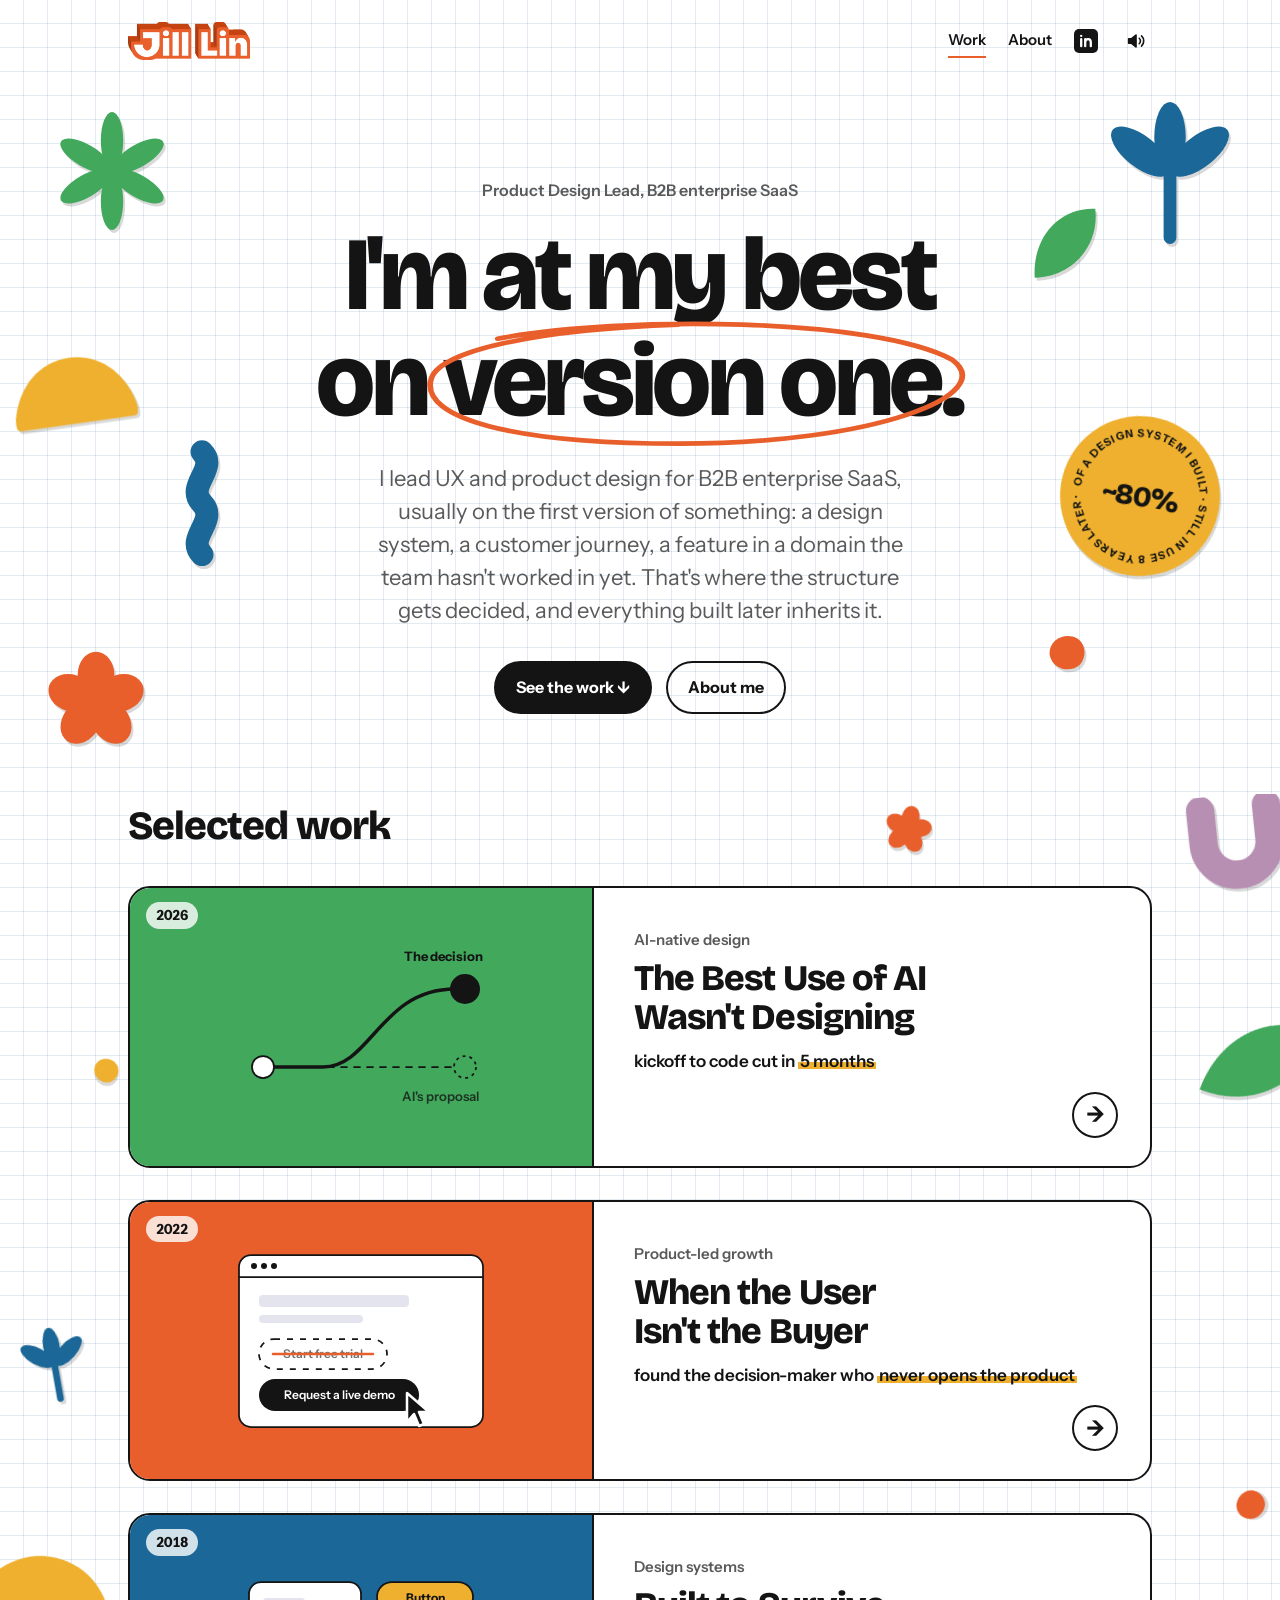
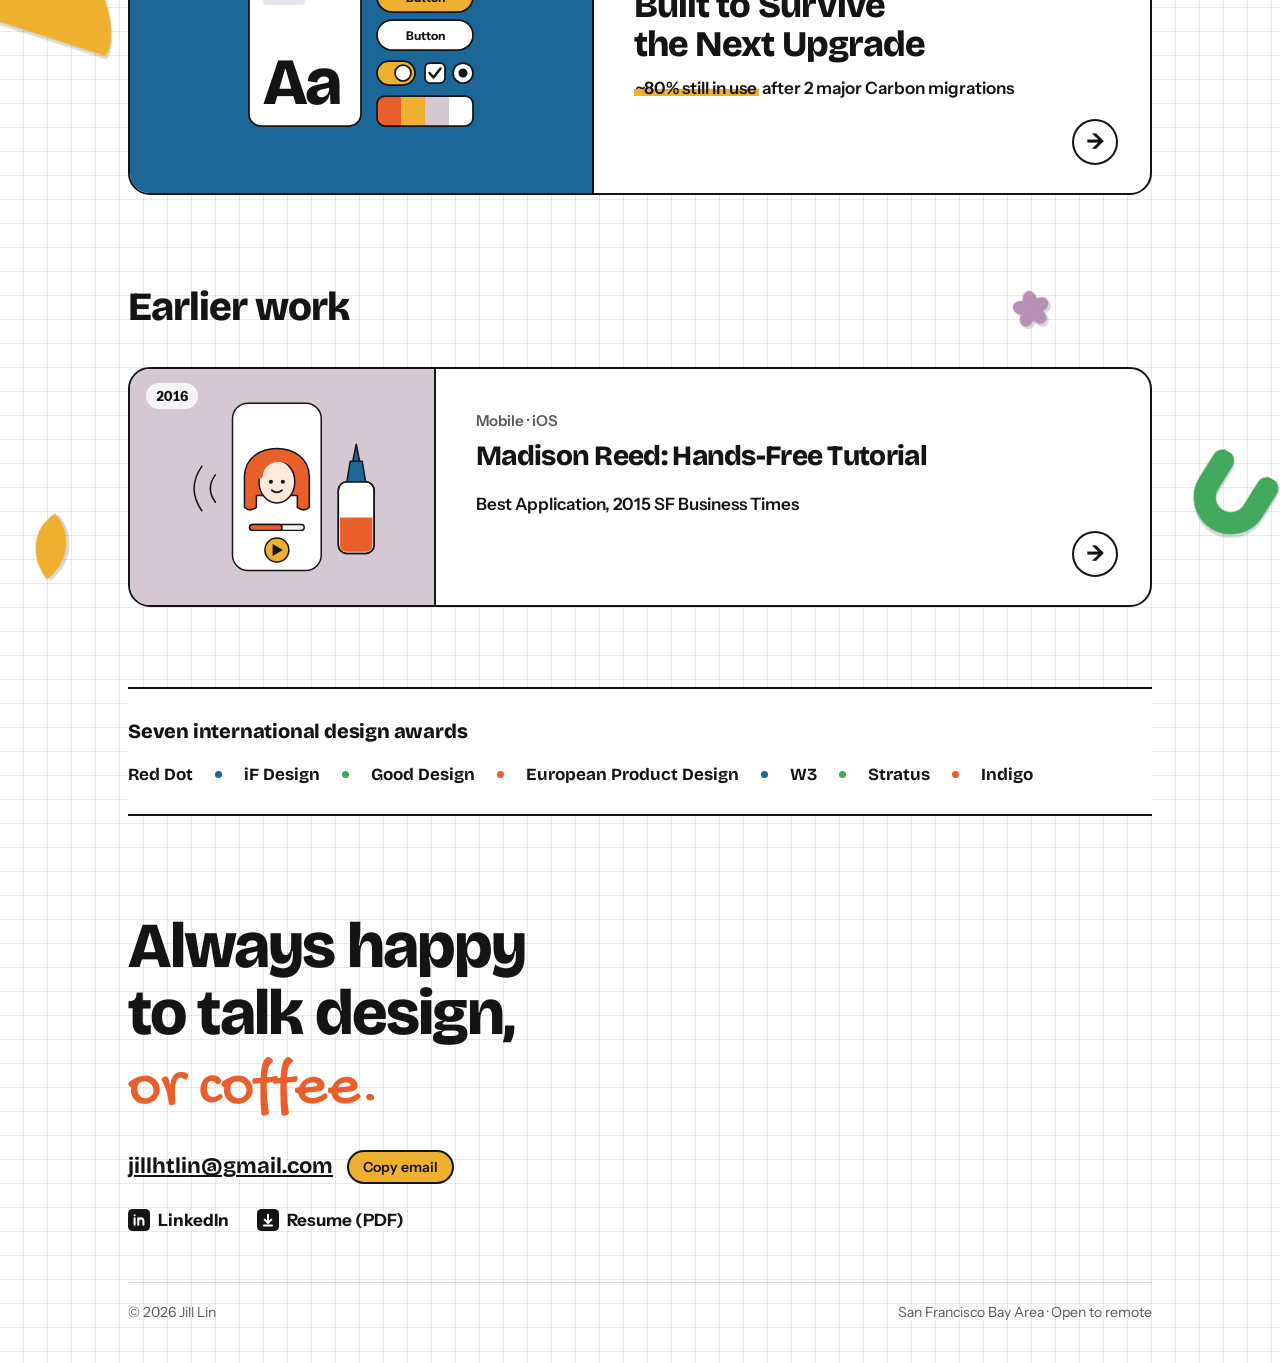
==== index.html @ 23f05944 "Smaller header logo on desktop Co-Authored-By: Claude Opus 5.5 <noreply@anthropic.com> Claude-Sessio" ====
<!doctype html><html lang="en"><head><meta charset=utf8><meta name=viewport content="width=device-width,initial-scale=1,viewport-fit=cover"><style>:root{color-scheme:light;box-sizing:border-box;padding-top:env(safe-area-inset-top,0px);padding-bottom:env(safe-area-inset-bottom,0px)}html{scroll-padding-top:env(safe-area-inset-top,0px)}body{margin:0;padding:0;font:14px -apple-system,BlinkMacSystemFont,sans-serif;background:#faf9f5;color:#141413}img{max-width:100%}[hidden]:not([hidden=until-found i]){display:none!important}</style><script type="application/ld+json">{"@context": "https://schema.org", "@type": "Person", "name": "Jill Lin", "jobTitle": "Product Design Lead", "url": "https://byjill.me/", "image": "https://byjill.me/assets/img/about-cutout.webp", "email": "mailto:jillhtlin@gmail.com", "sameAs": ["https://www.linkedin.com/in/jillhtlin"], "worksFor": {"@type": "Organization", "name": "IBM"}, "alumniOf": {"@type": "CollegeOrUniversity", "name": "Academy of Art University"}, "address": {"@type": "PostalAddress", "addressRegion": "CA", "addressLocality": "San Francisco Bay Area", "addressCountry": "US"}, "knowsAbout": ["Product design", "UX design", "Design systems", "Design leadership", "B2B enterprise SaaS", "Product-led growth", "AI-assisted design"]}</script></head><body>
<title>Jill Lin · Product Design Lead</title><meta name="description" content="I lead UX and product design for B2B enterprise SaaS, and I&#x27;m at my best on version one: the design system that doesn&#x27;t exist yet, the journey nobody owns, the feature in a domain new to everyone."><link rel="canonical" href="https://byjill.me/"><meta property="og:type" content="website"><meta property="og:site_name" content="Jill Lin"><meta property="og:title" content="Jill Lin · Product Design Lead"><meta property="og:description" content="I lead UX and product design for B2B enterprise SaaS, and I&#x27;m at my best on version one: the design system that doesn&#x27;t exist yet, the journey nobody owns, the feature in a domain new to everyone."><meta property="og:url" content="https://byjill.me/"><meta property="og:image" content="https://byjill.me/assets/og.png"><meta property="og:image:width" content="1200"><meta property="og:image:height" content="630"><meta name="twitter:card" content="summary_large_image"><link rel="icon" href="assets/favicon-32.png" sizes="32x32" type="image/png"><link rel="icon" href="assets/favicon-48.png" sizes="48x48" type="image/png"><link rel="apple-touch-icon" href="assets/apple-touch-icon.png"><meta name="theme-color" content="#FFFFFF"><link rel="preconnect" href="https://fonts.googleapis.com"><link rel="preconnect" href="https://fonts.gstatic.com" crossorigin><link rel="stylesheet" href="https://fonts.googleapis.com/css2?family=Bricolage+Grotesque:opsz,wght@12..96,600;12..96,700;12..96,800&family=Gochi+Hand&family=IBM+Plex+Mono:wght@500&family=IBM+Plex+Sans:wght@300;400;600&family=Instrument+Sans:ital,wght@0,400;0,600;0,700;1,400&display=swap"><link rel="stylesheet" href="assets/style.css"><div class="page collage" data-proof="b" data-plg="c" style="--c:var(--pink);--on-c:var(--deep);--qc:#B85C17"><a class="skip" href="#main">Skip to content</a><header class="site-head"><div class="wrap"><a class="logo" href="index.html"><img src="assets/logo.png" alt="Jill Lin" width="120" height="38"></a><nav class="nav" aria-label="Main"><a href="index.html#work" aria-current="page">Work</a><a href="about.html">About</a><a class="li" href="https://www.linkedin.com/in/jillhtlin" target="_blank" rel="noopener" aria-label="LinkedIn" title="LinkedIn"><svg class="li-ic" viewBox="0 0 24 24" aria-hidden="true"><rect width="24" height="24" rx="5" fill="currentColor"/><path d="M7.2 10.2v7M7.2 6.8v.1M11.2 17.2v-7M11.2 13.4c0-2.1 1.3-3.2 2.9-3.2s2.7 1.1 2.7 3.2v3.8" fill="none" stroke="var(--paper)" stroke-width="2.3" stroke-linecap="round"/></svg></a><button class="sound-toggle" type="button" aria-pressed="false" aria-label="Turn sound on" title="Sound off" hidden><svg viewBox="0 0 24 24" aria-hidden="true"><path class="spk" d="M4 9.5h3.2L12 5.5v13l-4.8-4H4z"/><path class="wave" d="M15.5 9a4 4 0 0 1 0 6M18 6.5a7.5 7.5 0 0 1 0 11"/><path class="mute" d="M16 9.5l5 5M21 9.5l-5 5"/></svg></button></nav></div></header><main id="main"><section class="hero"><div class="wrap" style="position:relative"><p class="eyebrow">Product Design Lead, B2B enterprise SaaS</p><h1>I'm at my best on <span class="circled">version one<svg viewBox="0 0 400 120" preserveAspectRatio="none" aria-hidden="true"><path d="M60 22 C150 2 330 4 386 40 C420 70 330 112 190 112 C70 112 6 90 12 58 C16 32 90 14 190 10" pathLength="900"/></svg></span>.</h1><div class="scrap"><p class="lede">I lead UX and product design for B2B enterprise SaaS, usually on the first version of something: a design system, a customer journey, a feature in a domain the team hasn't worked in yet. That's where the structure gets decided, and everything built later inherits it.</p></div><div class="hero-cta"><a class="btn primary" href="#work">See the work ↓</a><a class="btn" href="about.html">About me</a></div><div class="proof-b"><svg viewBox="0 0 160 160" role="img" aria-label="About 80% of a design system I built is still in use, 8 years later"><circle cx="80" cy="80" r="78" fill="var(--yellow)"/><defs><path id="ring" d="M80,80 m-58,0 a58,58 0 1,1 116,0 a58,58 0 1,1 -116,0"/></defs><text class="stamp-ring"><textPath href="#ring" textLength="356">OF A DESIGN SYSTEM I BUILT · STILL IN USE 8 YEARS LATER ·</textPath></text><text x="80" y="90" text-anchor="middle" class="stamp-n">~80%</text></svg></div></div><div class="hero-shapes" aria-hidden="true"><svg class="shape p-palm" viewBox="0 0 120 120"><ellipse cx="60" cy="30" rx="11" ry="28" fill="var(--mint)" transform="rotate(0 60 60)"/><ellipse cx="60" cy="30" rx="11" ry="28" fill="var(--mint)" transform="rotate(60 60 60)"/><ellipse cx="60" cy="30" rx="11" ry="28" fill="var(--mint)" transform="rotate(120 60 60)"/><ellipse cx="60" cy="30" rx="11" ry="28" fill="var(--mint)" transform="rotate(180 60 60)"/><ellipse cx="60" cy="30" rx="11" ry="28" fill="var(--mint)" transform="rotate(240 60 60)"/><ellipse cx="60" cy="30" rx="11" ry="28" fill="var(--mint)" transform="rotate(300 60 60)"/><circle cx="60" cy="60" r="15" fill="var(--mint)"/></svg><svg class="shape p-dome" viewBox="0 0 120 70"><path d="M6 66 C2 66 2 60 3 54 C10 24 32 4 60 4 C88 4 110 24 117 54 C118 60 118 66 114 66 Z" fill="var(--yellow)"/></svg><svg class="shape p-squig" viewBox="0 0 60 170"><path d="M30 18 C52 40 8 62 30 85 C52 108 8 130 30 152" fill="none" stroke="var(--cobalt)" stroke-width="30" stroke-linecap="round"/></svg><svg class="shape p-flower" viewBox="0 0 120 120"><ellipse cx="60" cy="33" rx="19" ry="24" fill="var(--pink)" transform="rotate(0 60 60)"/><ellipse cx="60" cy="33" rx="19" ry="24" fill="var(--pink)" transform="rotate(72 60 60)"/><ellipse cx="60" cy="33" rx="19" ry="24" fill="var(--pink)" transform="rotate(144 60 60)"/><ellipse cx="60" cy="33" rx="19" ry="24" fill="var(--pink)" transform="rotate(216 60 60)"/><ellipse cx="60" cy="33" rx="19" ry="24" fill="var(--pink)" transform="rotate(288 60 60)"/><circle cx="60" cy="60" r="22" fill="var(--pink)"/></svg><svg class="shape p-sprout" viewBox="0 0 120 150"><path d="M60 144 V74" fill="none" stroke="var(--cobalt)" stroke-width="13" stroke-linecap="round"/><ellipse cx="60" cy="42" rx="16" ry="36" fill="var(--cobalt)" transform="rotate(-52 60 80)"/><ellipse cx="60" cy="42" rx="16" ry="36" fill="var(--cobalt)" transform="rotate(0 60 80)"/><ellipse cx="60" cy="42" rx="16" ry="36" fill="var(--cobalt)" transform="rotate(52 60 80)"/></svg><svg class="shape p-leaf" viewBox="0 0 100 110"><path d="M8 104 C4 50 40 6 92 8 C98 58 62 102 8 104 Z" fill="var(--orange)"/></svg><svg class="shape p-peb" viewBox="0 0 60 54"><path d="M10 30 C8 12 26 2 40 6 C56 10 60 30 50 42 C38 54 14 50 10 30 Z" fill="var(--pink)"/></svg></div></section><section class="sec" id="work" style="padding-top:0"><div class="side-shapes" aria-hidden="true"><svg class="shape" style="left:calc(50% + 548 * var(--k));top:0%;width:calc(104 * var(--k));transform:rotate(-6deg)" viewBox="0 0 110 100"><path d="M20 14 V50 A35 35 0 0 0 90 50 V14" fill="none" stroke="var(--blush)" stroke-width="30" stroke-linecap="round"/></svg><svg class="shape" style="left:calc(50% + -556 * var(--k));top:24%;width:calc(32 * var(--k));transform:rotate(30deg)" viewBox="0 0 60 54"><path d="M10 30 C8 12 26 2 40 6 C56 10 60 30 50 42 C38 54 14 50 10 30 Z" fill="var(--yellow)"/></svg><svg class="shape" style="left:calc(50% + 236 * var(--k));top:0.6%;width:calc(56 * var(--k));transform:rotate(12deg)" viewBox="0 0 120 120"><ellipse cx="60" cy="33" rx="19" ry="24" fill="var(--pink)" transform="rotate(0 60 60)"/><ellipse cx="60" cy="33" rx="19" ry="24" fill="var(--pink)" transform="rotate(72 60 60)"/><ellipse cx="60" cy="33" rx="19" ry="24" fill="var(--pink)" transform="rotate(144 60 60)"/><ellipse cx="60" cy="33" rx="19" ry="24" fill="var(--pink)" transform="rotate(216 60 60)"/><ellipse cx="60" cy="33" rx="19" ry="24" fill="var(--pink)" transform="rotate(288 60 60)"/><circle cx="60" cy="60" r="22" fill="var(--pink)"/></svg><svg class="shape" style="left:calc(50% + 552 * var(--k));top:19%;width:calc(104 * var(--k));transform:rotate(24deg)" viewBox="0 0 100 110"><path d="M8 104 C4 50 40 6 92 8 C98 58 62 102 8 104 Z" fill="var(--orange)"/></svg><svg class="shape" style="left:calc(50% + -612 * var(--k));top:49%;width:calc(62 * var(--k));transform:rotate(-10deg)" viewBox="0 0 120 150"><path d="M60 144 V74" fill="none" stroke="var(--cobalt)" stroke-width="13" stroke-linecap="round"/><ellipse cx="60" cy="42" rx="16" ry="36" fill="var(--cobalt)" transform="rotate(-52 60 80)"/><ellipse cx="60" cy="42" rx="16" ry="36" fill="var(--cobalt)" transform="rotate(0 60 80)"/><ellipse cx="60" cy="42" rx="16" ry="36" fill="var(--cobalt)" transform="rotate(52 60 80)"/></svg><svg class="shape" style="left:calc(50% + -676 * var(--k));top:70%;width:calc(152 * var(--k));transform:rotate(18deg)" viewBox="0 0 120 70"><path d="M6 66 C2 66 2 60 3 54 C10 24 32 4 60 4 C88 4 110 24 117 54 C118 60 118 66 114 66 Z" fill="var(--yellow)"/></svg><svg class="shape" style="left:calc(50% + 598 * var(--k));top:64%;width:calc(38 * var(--k));transform:rotate(-40deg)" viewBox="0 0 60 54"><path d="M10 30 C8 12 26 2 40 6 C56 10 60 30 50 42 C38 54 14 50 10 30 Z" fill="var(--pink)"/></svg></div><div class="wrap"><div class="sec-head"><h2 class="label">Selected work</h2></div><div class="projects"><div class="cutouts work" aria-hidden="true"><svg class="cut" style="left:-46px;top:9%;width:120px" viewBox="0 0 130 110" aria-hidden="true"><path d="M60 20 L70 45 L100 30 L85 55 L125 62 L85 72 L100 100 L68 82 L55 108 L50 80 L15 92 L38 66 L4 50 L42 48 L30 16 Z" fill="var(--yellow)"/></svg><svg class="cut" style="right:-40px;top:40%;width:110px" viewBox="0 0 110 110" aria-hidden="true"><circle cx="55" cy="55" r="52" fill="var(--mint)"/></svg><svg class="cut" style="left:-30px;bottom:6%;width:150px" viewBox="0 0 150 90" aria-hidden="true"><path d="M4 60 C30 10 90 0 146 30 L130 60 C100 40 60 44 30 86 Z" fill="var(--cobalt)"/></svg></div><a class="card" href="work/designing-ahead.html" style="--c:var(--orange)"><div class="art"><svg viewBox="0 0 300 220" aria-hidden="true"><path d="M52,150 L250,150" class="d-s d-dash"/><path d="M52,150 L112,150 C160,150 170,72 244,72" class="d-s a-draw" pathLength="100" style="stroke-width:3.5"/><circle cx="52" cy="150" r="11" fill="var(--white)" class="d-box"/><circle cx="254" cy="150" r="11" fill="var(--orange)" class="d-box d-dash" style="stroke-dasharray:3 4"/><circle cx="254" cy="72" r="15" fill="var(--deep)" class="a-pop"/><text x="268" y="184" class="art-cap" text-anchor="end">AI's proposal</text><text x="272" y="44" class="art-cap art-cap-b" text-anchor="end">The decision</text></svg><span class="yr">2026</span></div><div class="txt"><p class="topic">AI-native design</p><h3>The Best Use of AI Wasn&#x27;t Designing</h3><p class="proof">kickoff to code cut in <mark>5 months</mark></p><span class="go-arrow" aria-hidden="true">→</span></div></a><a class="card" href="work/growth.html" style="--c:var(--pink)"><div class="art"><svg class="plg plg-c" viewBox="0 0 300 220" aria-hidden="true"><rect x="28" y="24" width="244" height="172" rx="12" fill="var(--white)" class="d-box"/><path d="M28 46 L272 46" class="d-s"/><circle cx="43" cy="35" r="3" fill="var(--deep)"/><circle cx="53" cy="35" r="3" fill="var(--deep)"/><circle cx="63" cy="35" r="3" fill="var(--deep)"/><rect x="48" y="64" width="150" height="12" rx="4" fill="#E4E4EE"/><rect x="48" y="84" width="104" height="8" rx="4" fill="#E4E4EE"/><rect x="48" y="108" width="128" height="30" rx="15" fill="none" class="d-box d-dash"/><text x="112" y="127" text-anchor="middle" class="art-btn" style="opacity:.6">Start free trial</text><path d="M62,123 L162,123" class="d-s" style="stroke:var(--pop, var(--pink));stroke-width:2.5"/><g class="a-press"><rect x="48" y="148" width="160" height="32" rx="16" fill="var(--deep)"/><text x="128" y="168" text-anchor="middle" class="art-btn" style="fill:var(--white)">Request a live demo</text></g><g class="a-cur"><path d="M0 0 L0 29 L7 21 L12 33 L17 31 L12 19 L22 19 Z" transform="translate(196 162)" fill="var(--deep)" style="stroke:var(--white);stroke-width:2.5;stroke-linejoin:round"/></g></svg><span class="yr">2022</span></div><div class="txt"><p class="topic">Product-led growth</p><h3>When the User Isn&#x27;t the Buyer</h3><p class="proof">found the decision-maker who <mark>never opens the product</mark></p><span class="go-arrow" aria-hidden="true">→</span></div></a><a class="card" href="work/design-system.html" style="--c:var(--cobalt)"><div class="art"><svg viewBox="0 0 300 220" aria-hidden="true"><rect x="38" y="38" width="112" height="144" rx="12" fill="var(--white)" class="d-box"/><rect x="52" y="54" width="42" height="7" rx="3.5" fill="#E4E4EE"/><text x="52" y="160" class="art-big" style="font-size:66px;letter-spacing:-.04em">Aa</text><rect x="166" y="38" width="96" height="30" rx="15" fill="var(--yellow)" class="d-box"/><text x="214.0" y="57.5" text-anchor="middle" class="art-btn" style="font-weight:700">Button</text><rect x="166" y="76" width="96" height="30" rx="15" fill="var(--white)" class="d-box"/><text x="214.0" y="95.5" text-anchor="middle" class="art-btn" style="font-weight:700">Button</text><rect x="166" y="117" width="38" height="24" rx="12" fill="var(--yellow)" class="d-box"/><circle cx="192" cy="129" r="8" fill="var(--white)" class="d-box a-knob"/><rect x="214" y="119" width="20" height="20" rx="5" fill="var(--white)" class="d-box"/><path d="M218.5,129 L222.5,133.5 L229.5,124.5" class="d-s a-draw" pathLength="100" style="stroke-width:2.5"/><circle cx="252" cy="129" r="10" fill="var(--white)" class="d-box"/><circle cx="252" cy="129" r="4.5" fill="var(--deep)" class="a-pop"/><clipPath id="pal"><rect x="166" y="152" width="96" height="30" rx="8"/></clipPath><g clip-path="url(#pal)"><rect x="166.0" y="152" width="24.5" height="30" fill="var(--pink)"/><rect x="190.0" y="152" width="24.5" height="30" fill="var(--yellow)"/><rect x="214.0" y="152" width="24.5" height="30" fill="var(--blush)"/><rect x="238.0" y="152" width="24.5" height="30" fill="var(--white)"/></g><rect x="166" y="152" width="96" height="30" rx="8" fill="none" class="d-box"/></svg><span class="yr">2018</span></div><div class="txt"><p class="topic">Design systems</p><h3>Built to Survive the Next Upgrade</h3><p class="proof"><mark>~80% still in use</mark> after 2 major Carbon migrations</p><span class="go-arrow" aria-hidden="true">→</span></div></a></div></div></section><section class="sec" style="padding-top:0"><div class="side-shapes" aria-hidden="true"><svg class="shape" style="left:calc(50% + 372 * var(--k));top:3%;width:calc(44 * var(--k));transform:rotate(-10deg)" viewBox="0 0 120 120"><ellipse cx="60" cy="33" rx="19" ry="24" fill="var(--blush)" transform="rotate(0 60 60)"/><ellipse cx="60" cy="33" rx="19" ry="24" fill="var(--blush)" transform="rotate(72 60 60)"/><ellipse cx="60" cy="33" rx="19" ry="24" fill="var(--blush)" transform="rotate(144 60 60)"/><ellipse cx="60" cy="33" rx="19" ry="24" fill="var(--blush)" transform="rotate(216 60 60)"/><ellipse cx="60" cy="33" rx="19" ry="24" fill="var(--blush)" transform="rotate(288 60 60)"/><circle cx="60" cy="60" r="22" fill="var(--blush)"/></svg><svg class="shape" style="left:calc(50% + 536 * var(--k));top:44%;width:calc(82 * var(--k));transform:rotate(32deg)" viewBox="0 0 110 100"><path d="M20 14 V50 A35 35 0 0 0 90 50 V14" fill="none" stroke="var(--orange)" stroke-width="30" stroke-linecap="round"/></svg><svg class="shape" style="left:calc(50% + -604 * var(--k));top:58%;width:calc(52 * var(--k));transform:rotate(-34deg)" viewBox="0 0 100 110"><path d="M8 104 C4 50 40 6 92 8 C98 58 62 102 8 104 Z" fill="var(--yellow)"/></svg></div><div class="wrap"><div class="sec-head"><h2 class="label alt">Earlier work</h2></div><div class="projects"><a class="card small" href="work/madison-reed.html" style="--c:var(--blush)"><div class="art"><svg viewBox="0 0 300 220" aria-hidden="true"><g><g><rect x="92" y="12" width="104" height="196" rx="18" fill="var(--white)" class="d-box"/><path d="M106 134 V98 C106 54 182 54 182 98 V134 Q176 140 168 134 V120 H120 V134 Q112 140 106 134 Z" fill="var(--pink)" class="d-box"/><ellipse cx="144" cy="104" rx="21" ry="25" fill="#FFE9DC" class="d-box"/><path d="M123 96 C126 76 150 70 166 84" class="d-s" style="stroke:var(--pink);stroke-width:9"/><circle cx="137" cy="104" r="2.4" fill="var(--deep)"/><circle cx="151" cy="104" r="2.4" fill="var(--deep)"/><path d="M138 114 Q144 119 150 114" class="d-s" style="stroke-width:2"/><path d="M116 64 Q124 58 132 62" class="d-s" style="stroke:var(--white);stroke-width:4;opacity:.9"/><rect x="112" y="154" width="64" height="7" rx="3.5" fill="var(--paper-2)" class="d-box"/><rect x="112" y="154" width="38" height="7" rx="3.5" fill="var(--pink)" class="d-box a-prog"/><circle cx="144" cy="184" r="14" fill="var(--yellow)" class="d-box"/><path d="M139 177 L151 184 L139 191 Z" fill="var(--deep)"/><path d="M226 104 L230 80 L244 80 L248 104 Z" fill="var(--cobalt)" class="d-box"/><path d="M233 80 L237 60 L241 80 Z" fill="var(--cobalt)" class="d-box"/><rect x="216" y="104" width="42" height="84" rx="10" fill="var(--white)" class="d-box"/><path d="M218 146 L256 146 L256 178 Q256 186 248 186 L226 186 Q218 186 218 178 Z" fill="var(--pink)"/><rect x="216" y="104" width="42" height="84" rx="10" fill="none" class="d-box"/><path d="M72 96 Q60 112 72 128" class="d-s a-wave"/><path d="M56 86 Q38 112 56 138" class="d-s a-wave a-wave2"/></g></g></svg><span class="yr">2016</span></div><div class="txt"><p class="topic">Mobile · iOS</p><h3>Madison Reed: Hands-Free Tutorial</h3><p class="proof">Best Application, 2015 SF Business Times</p><span class="go-arrow" aria-hidden="true">→</span></div></a></div></div></section><div class="wrap"><div class="awards"><span class="lbl">Seven international design awards</span><ul><li>Red Dot</li><li>iF Design</li><li>Good Design</li><li>European Product Design</li><li>W3</li><li>Stratus</li><li>Indigo</li></ul></div></div></main><footer class="site-foot" id="contact"><div class="wrap"><p class="big">Always happy to talk design, <span class="hand">or coffee.</span></p><div class="contact"><a class="email" href="mailto:jillhtlin@gmail.com">jillhtlin@gmail.com</a><button class="copy" type="button" data-copy="jillhtlin@gmail.com">Copy email</button></div><div class="foot-links"><a class="li" href="https://www.linkedin.com/in/jillhtlin" target="_blank" rel="noopener"><svg class="li-ic" viewBox="0 0 24 24" aria-hidden="true"><rect width="24" height="24" rx="5" fill="currentColor"/><path d="M7.2 10.2v7M7.2 6.8v.1M11.2 17.2v-7M11.2 13.4c0-2.1 1.3-3.2 2.9-3.2s2.7 1.1 2.7 3.2v3.8" fill="none" stroke="var(--paper)" stroke-width="2.3" stroke-linecap="round"/></svg>LinkedIn</a><a class="li" href="assets/Jill-Lin-Resume.pdf" download="Jill-Lin-Resume.pdf"><svg class="li-ic" viewBox="0 0 24 24" aria-hidden="true"><rect width="24" height="24" rx="5" fill="currentColor"/><path d="M12 6.4v8.4M8.4 11.6l3.6 3.6 3.6-3.6M7.6 18h8.8" fill="none" stroke="var(--paper)" stroke-width="2.2" stroke-linecap="round" stroke-linejoin="round"/></svg>Resume (PDF)</a></div><div class="fine"><span>© 2026 Jill Lin</span><span>San Francisco Bay Area · Open to remote</span></div></div></footer><script>document.querySelectorAll("[data-copy]").forEach(function(b){b.addEventListener("click",function(){var t=b.getAttribute("data-copy"),done=function(){b.textContent="Copied";setTimeout(function(){b.textContent="Copy email"},1600)};try{navigator.clipboard.writeText(t).then(done,function(){sel()})}catch(e){sel()}function sel(){var r=document.createRange(),e=document.querySelector(".email");r.selectNodeContents(e);var s=getSelection();s.removeAllRanges();s.addRange(r);b.textContent="Selected"}})});</script><script src="assets/sound.js" defer></script></div>
<script>(function(){if(location.hash)return;var n=(performance.getEntriesByType&&performance.getEntriesByType("navigation")[0])||{};if(n.type==="back_forward")return;function up(){window.scrollTo(0,0);try{document.documentElement.scrollIntoView({block:"start"})}catch(e){}}up();document.addEventListener("DOMContentLoaded",up);window.addEventListener("load",function(){up();setTimeout(up,80)})})();</script>
</body></html>
---- assets/style.css ----
/* Jill Lin — portfolio. Tokens first; every color on the page comes from here. */
:root {
  --paper: #FFFFFF;
  --paper-2: #F3F3F8;
  --ink: #1D1A3A;
  --ink-2: #57526F;
  --line: rgba(29, 26, 58, .14);
  --slot: #ECECF2;

  /* Pop colors: same in both themes. Each project owns one. */
  --cobalt: #3348F0;
  --pink: #FF5C93;
  --orange: #FF7A21;
  --yellow: #FFD43B;
  --mint: #19C2A0;
  --deep: #1D1A3A;   /* text on pop panels, never changes with theme */
  --white: #FFFFFF;

  --display: "Bricolage Grotesque", "Avenir Next", ui-sans-serif, system-ui, sans-serif;
  --body: "Instrument Sans", "Helvetica Neue", ui-sans-serif, system-ui, sans-serif;
  --hand: "Gochi Hand", "Bradley Hand", "Segoe Print", cursive;

  --c: var(--cobalt);
  --on-c: var(--white);
  --wrap: 1120px;
  --gutter: clamp(20px, 5vw, 48px);
  color-scheme: light;
}

*, *::before, *::after { box-sizing: border-box; }
html { -webkit-text-size-adjust: 100%; scroll-behavior: smooth; }
body {
  margin: 0; background: var(--paper); color: var(--ink);
  font-family: var(--body); font-size: 17px; line-height: 1.6;
  -webkit-font-smoothing: antialiased;
}
img { max-width: 100%; height: auto; display: block; }
a { color: inherit; }
:focus-visible { outline: 3px solid var(--yellow); outline-offset: 3px; border-radius: 4px; }
.wrap { max-width: var(--wrap); margin-inline: auto; padding-inline: var(--gutter); }
.hand { font-family: var(--hand); font-weight: 400; }
.skip { position: absolute; left: -999px; }
.skip:focus { left: 16px; top: 16px; background: var(--yellow); color: var(--deep); padding: 8px 12px; z-index: 10; }

/* ---------- Header ---------- */
.site-head { padding-block: 22px; }
.site-head .wrap { display: flex; align-items: center; justify-content: space-between; gap: 16px; flex-wrap: wrap; }
.logo { font-family: var(--display); font-weight: 800; font-size: 22px; letter-spacing: -.02em; text-decoration: none; position: relative; }
.nav { display: flex; gap: 22px; font-size: 15px; font-weight: 600; }
.nav a { text-decoration: none; padding-block: 4px; border-bottom: 2px solid transparent; }
.nav a:hover, .nav a[aria-current="page"] { border-bottom-color: var(--pink); }

/* ---------- Home hero ---------- */
.hero { position: relative; padding-block: clamp(40px, 8vw, 96px) clamp(40px, 7vw, 80px); overflow: hidden; }
.eyebrow { font-size: 16px; font-weight: 600; color: var(--ink-2); margin: 0 0 18px; }
.hero h1 {
  font-family: var(--display); font-weight: 800; letter-spacing: -.035em; line-height: 1.02;
  font-size: clamp(44px, 8.4vw, 104px); margin: 0; max-width: 11ch; text-wrap: balance;
}
.circled { position: relative; white-space: nowrap; display: inline-block; }
.circled svg { position: absolute; left: -6%; top: -14%; width: 112%; height: 132%; overflow: visible; pointer-events: none; }
.circled path { stroke: var(--pink); stroke-width: 4; fill: none; stroke-linecap: round;
  stroke-dasharray: 900; stroke-dashoffset: 0; animation: draw 1.1s .25s ease-out both; }
@keyframes draw { from { stroke-dashoffset: 900; } to { stroke-dashoffset: 0; } }
.hero .lede { font-size: clamp(18px, 2.1vw, 22px); line-height: 1.5; max-width: 34em; margin: 28px 0 0; color: var(--ink-2); text-wrap: pretty; }
.hero .lede strong { color: var(--ink); font-weight: 600; }
.hero-note { position: absolute; right: var(--gutter); top: clamp(60px, 10vw, 120px); width: 230px; font-size: 24px; line-height: 1.15; color: var(--ink); transform: rotate(-4deg); }
.hero-note svg { width: 90px; height: 70px; margin: 6px 0 0 10px; }
.hero-note .arr { stroke: var(--ink); stroke-width: 2.5; fill: none; stroke-linecap: round; stroke-linejoin: round; }
.hero .shapes { position: absolute; inset: 0; pointer-events: none; }
.hero-cta { display: flex; gap: 14px; flex-wrap: wrap; margin-top: 34px; }
.btn { display: inline-flex; align-items: center; gap: 8px; font-weight: 700; font-size: 16px; text-decoration: none;
  padding: 12px 20px; border-radius: 999px; border: 2px solid var(--ink); transition: transform .15s, box-shadow .15s; }
.btn.primary { background: var(--ink); color: var(--paper); }
.btn:hover { transform: translate(-2px, -2px); box-shadow: 4px 4px 0 var(--pink); }
@media (max-width: 900px) { .hero-note { position: static; margin-top: 28px; transform: rotate(-2deg); } .hero-note svg { display: none; } }

/* ---------- Section heads ---------- */
.sec { padding-block: clamp(40px, 7vw, 80px); }
.sec-head { display: flex; align-items: baseline; justify-content: space-between; gap: 16px; flex-wrap: wrap; margin-bottom: 28px; }
.sec-head h2 { font-family: var(--display); font-weight: 800; font-size: clamp(28px, 3.6vw, 40px); letter-spacing: -.025em; margin: 0; }
.sec-head .hand { font-size: 24px; color: var(--ink-2); }

/* ---------- Project cards ---------- */
.projects { display: grid; gap: clamp(22px, 3vw, 32px); }
.card {
  display: grid; grid-template-columns: minmax(0, 5fr) minmax(0, 6fr); text-decoration: none;
  border: 2px solid var(--ink); border-radius: 22px; overflow: hidden; background: var(--paper);
  transition: transform .18s ease, box-shadow .18s ease;
}
@media (hover: hover) { .card:hover { transform: translate(-3px, -3px); box-shadow: 7px 7px 0 var(--c); } }
.card .art { background: var(--c); display: grid; place-items: center; min-height: 260px; padding: 24px; border-right: 2px solid var(--ink); }
.card .art svg { width: 100%; max-width: 300px; height: auto; }
.card .txt { padding: clamp(22px, 3.4vw, 40px); display: flex; flex-direction: column; gap: 12px; }
.card .tags { display: flex; flex-wrap: wrap; gap: 8px; font-size: 13px; font-weight: 600; color: var(--ink-2); }
.card .tags span { border: 1.5px solid var(--line); border-radius: 999px; padding: 3px 10px; }
.card h3 { font-family: var(--display); font-weight: 800; font-size: clamp(26px, 3vw, 36px); line-height: 1.08; letter-spacing: -.025em; margin: 4px 0 0; text-wrap: balance; }
.card p { margin: 0; color: var(--ink-2); font-size: 17px; max-width: 36em; }
.card .proof { font-family: var(--hand); font-weight: 400; font-size: 20px; line-height: 1.25; color: var(--ink); margin-top: auto; padding-top: 8px; }
.card .proof mark { background: linear-gradient(transparent 55%, var(--yellow) 55% 90%, transparent 90%); color: inherit; padding-inline: 2px; }
.card .go { font-weight: 700; font-size: 15px; }
.card.small { grid-template-columns: minmax(0, 3fr) minmax(0, 7fr); }
.card.small .art { min-height: 180px; }
.card.small h3 { font-size: clamp(22px, 2.4vw, 28px); }
@media (max-width: 760px) {
  .card, .card.small { grid-template-columns: 1fr; }
  .card .art { border-right: 0; border-bottom: 2px solid var(--ink); min-height: 200px; }
}

/* ---------- Recognition strip ---------- */
.awards { border-block: 2px solid var(--ink); padding-block: 26px; display: flex; flex-wrap: wrap; align-items: center; gap: 14px 28px; }
.awards .lbl { font-family: var(--display); font-size: 20px; font-weight: 800; letter-spacing: -.01em; }
.awards ul { list-style: none; margin: 0; padding: 0; display: flex; flex-wrap: wrap; gap: 10px 22px; font-family: var(--display); font-weight: 700; font-size: 17px; }
.awards li { display: flex; align-items: center; gap: 10px; }
.awards li + li::before { content: ""; width: 7px; height: 7px; border-radius: 50%; background: var(--pink); margin-right: 12px; }
.awards li:nth-child(3n+2)::before { background: var(--cobalt); }
.awards li:nth-child(3n)::before { background: var(--orange); }

/* ---------- Footer ---------- */
.site-foot { padding-block: clamp(56px, 8vw, 96px) 40px; }
.site-foot .big { font-family: var(--display); font-weight: 800; font-size: clamp(34px, 5.4vw, 64px); letter-spacing: -.03em; line-height: 1.05; margin: 0 0 26px; max-width: 14ch; text-wrap: balance; }
.site-foot .big .hand { font-weight: 400; color: var(--pink); font-size: 1em; letter-spacing: 0; }
.contact { display: flex; flex-wrap: wrap; gap: 12px 14px; align-items: center; }
.email { font-family: var(--display); font-weight: 700; font-size: clamp(18px, 2.2vw, 22px); user-select: all; word-break: break-all; }
.copy { font: 600 14px var(--body); background: var(--yellow); color: var(--deep); border: 2px solid var(--deep); border-radius: 999px; padding: 6px 14px; cursor: pointer; }
.foot-links { display: flex; gap: 22px; flex-wrap: wrap; margin-top: 22px; font-weight: 700; }
.fine { margin-top: 48px; padding-top: 18px; border-top: 1.5px solid var(--line); font-size: 14px; color: var(--ink-2); display: flex; justify-content: space-between; gap: 12px; flex-wrap: wrap; }

/* ---------- Case study hero ---------- */
.case-hero { background: var(--c); color: var(--on-c); position: relative; overflow: hidden; }
.case-hero .wrap { padding-block: 42px; position: relative; }
.back { display: inline-flex; gap: 8px; font-weight: 700; font-size: 15px; text-decoration: none; margin-bottom: 14px; }
.back:hover { text-decoration: underline; }
.case-hero .kicker { font-size: 16px; font-weight: 600; opacity: .88; margin: 0 0 14px; }
.case-hero h1 { font-family: var(--display); font-weight: 800; font-size: clamp(38px, 6.6vw, 80px); line-height: 1.02; letter-spacing: -.035em; margin: 0; max-width: 14ch; text-wrap: balance; }
.case-hero .sub { font-size: clamp(18px, 2vw, 22px); margin: 20px 0 0; max-width: 30em; opacity: .92; }
.meta { display: flex; flex-wrap: wrap; gap: 14px 40px; margin: 36px 0 0; padding: 0; }
.meta div { display: grid; gap: 2px; }
.meta dt { font-size: 14px; font-weight: 500; opacity: .8; }
.meta dd { margin: 0; font-weight: 600; font-size: 16px; }
.case-hero .doodle { position: absolute; right: var(--gutter); bottom: 32px; width: min(20vw, 250px); pointer-events: none; }
@media (max-width: 1100px) { .case-hero .doodle { position: static; width: 180px; margin-top: 28px; } }

/* ---------- TL;DR ---------- */
.tldr { display: grid; grid-template-columns: repeat(3, minmax(0, 1fr)); gap: clamp(18px, 3vw, 36px); padding-block: clamp(36px, 5vw, 56px) 8px; }
.tldr div { border-left: 5px solid var(--c); padding-left: 16px; }
.tldr h2 { font-family: var(--display); font-size: 20px; font-weight: 800; letter-spacing: -.01em; margin: 0 0 6px; line-height: 1.15; }
.tldr p { margin: 0; font-size: 16.5px; color: var(--ink-2); }
.tldr p strong { color: var(--ink); }
.confid { font-size: 15px; color: var(--ink-2); font-style: italic; padding-block: 16px 0; margin: 0; }
@media (max-width: 760px) { .tldr { grid-template-columns: 1fr; } }

/* ---------- Article body ---------- */
.prose { max-width: 680px; margin-inline: auto; padding-block: clamp(40px, 6vw, 72px) 20px; }
article .prose { padding-bottom: clamp(110px, 15vw, 190px); }
.prose h2 { font-family: var(--display); font-weight: 800; font-size: clamp(26px, 3.2vw, 34px); line-height: 1.12; letter-spacing: -.02em; margin: 2.2em 0 .6em; text-wrap: balance; }
.prose h2:first-child { margin-top: 0; }
.prose h3 { font-family: var(--display); font-weight: 700; font-size: 21px; margin: 1.8em 0 .4em; }
.prose p, .prose li { font-size: 18px; line-height: 1.7; }
.prose p { margin: 0 0 1.1em; text-wrap: pretty; }
.prose strong { font-weight: 700; }
.prose em { font-style: italic; }
.prose ul { padding-left: 1.2em; }
.prose code { font: 600 15px ui-monospace, "SF Mono", Menlo, monospace; background: var(--paper-2); padding: 2px 6px; border-radius: 6px; }
.prose hr { border: 0; height: 14px; margin: 3em auto; width: 140px; background: var(--c);
  -webkit-mask: url("data:image/svg+xml,%3Csvg xmlns='http://www.w3.org/2000/svg' viewBox='0 0 140 14'%3E%3Cpath d='M2 7 Q 12 0 22 7 T 42 7 T 62 7 T 82 7 T 102 7 T 122 7 T 138 7' fill='none' stroke='%23000' stroke-width='3' stroke-linecap='round'/%3E%3C/svg%3E") no-repeat center / 140px 14px; mask: url("data:image/svg+xml,%3Csvg xmlns='http://www.w3.org/2000/svg' viewBox='0 0 140 14'%3E%3Cpath d='M2 7 Q 12 0 22 7 T 42 7 T 62 7 T 82 7 T 102 7 T 122 7 T 138 7' fill='none' stroke='%23000' stroke-width='3' stroke-linecap='round'/%3E%3C/svg%3E") no-repeat center / 140px 14px; }
.prose .closing { font-family: var(--display); font-weight: 800; font-size: clamp(28px, 3.8vw, 42px); line-height: 1.28; letter-spacing: -.025em;
  margin: 1.6em 0 0; text-wrap: balance; text-decoration: underline; text-decoration-color: var(--c); text-decoration-thickness: .13em;
  text-underline-offset: .17em; text-decoration-skip-ink: none; }
.prose .closing em { font-style: normal; }

/* Pull quote breaks out of the column */
.pull { margin: 2.8em 0; color: var(--c); padding: 8px 0; position: relative; }
.pull p { font-family: var(--display); font-weight: 800; font-size: clamp(26px, 3.2vw, 34px) !important; line-height: 1.15 !important; letter-spacing: -.02em; max-width: 26ch; margin: 0 auto !important; text-wrap: balance; text-align: center; }
.pull svg { display: block; width: 40px; height: 32px; margin: 0 auto 12px; }
.pull svg path { stroke: var(--c); }

/* Figures: real images or placeholder slots */
.fig { margin: 2.2em 0; }
.fig.wide { margin-inline: calc(-1 * min(12vw, 140px)); }
.fig img { border: 0; border-radius: 14px; width: 100%; }
.fig figcaption { font-size: 14.5px; color: var(--ink-2); margin-top: 10px; line-height: 1.45; }
.pair { display: grid; grid-template-columns: repeat(2, minmax(0, 1fr)); gap: 16px; }
@media (max-width: 600px) { .pair { grid-template-columns: 1fr; } }
@media (max-width: 980px) { .fig.wide { margin-inline: 0; } }
.slot { border: 2px dashed var(--ink-2); border-radius: 14px; background: var(--slot); aspect-ratio: 16 / 10; display: grid; place-content: center; text-align: center; gap: 6px; padding: 18px; max-width: 100%; }
.slot .hand { font-size: 20px; line-height: 1.15; color: var(--ink); }
.slot code { font: 600 13px ui-monospace, Menlo, monospace; color: var(--ink-2); background: none; padding: 0; }
.slot.tall { aspect-ratio: 3 / 4; }

/* Hand-drawn diagrams */
.diagram { background: var(--paper-2); border-radius: 18px; padding: clamp(14px, 2.4vw, 26px); overflow-x: auto; }
.diagram svg { display: block; width: 100%; min-width: 560px; height: auto; }
.d-t { font-family: var(--body); font-size: 14px; font-weight: 600; fill: var(--ink); }
.d-td { font-family: var(--body); font-size: 14px; font-weight: 600; fill: var(--deep); }
.d-tw { font-family: var(--body); font-size: 14px; font-weight: 600; fill: var(--white); }
.d-l { font-family: var(--body); font-size: 14px; font-weight: 700; fill: var(--ink-2); }
.d-h { font-family: var(--hand); font-size: 18px; font-weight: 400; fill: var(--ink); }
.d-s { stroke: var(--ink); stroke-width: 2.5; fill: none; stroke-linecap: round; stroke-linejoin: round; }
.d-dash { stroke-dasharray: 6 7; }
.d-box { stroke: var(--ink); stroke-width: 2.5; stroke-linejoin: round; }
.d-paper { fill: var(--paper); }

/* Stats (case 1): ledger style, no boxes, a thin divider between */
.stats { display: grid; grid-template-columns: repeat(2, minmax(0, 1fr)); margin: 1.4em 0 1.8em; }
.stat { padding: 4px 20px 4px 0; }
.stat + .stat { padding-left: 22px; border-left: 1px solid var(--line); }
.stat b { display: block; font-family: var(--display); font-weight: 700; font-size: 40px; line-height: 1; letter-spacing: -.025em; font-variant-numeric: tabular-nums; }
.stat span { display: block; margin-top: 8px; font-size: 15px; line-height: 1.45; color: var(--ink-2); }
@media (max-width: 520px) { .stats { grid-template-columns: 1fr; gap: 18px; } .stat + .stat { padding-left: 0; border-left: 0; padding-top: 18px; border-top: 1px solid var(--line); } }

/* Next project */
.next { display: block; text-decoration: none; border-top: 2px solid var(--ink); border-bottom: 2px solid var(--ink); background: var(--c); color: var(--on-c); }
.next .wrap { padding-block: clamp(32px, 5vw, 56px); display: flex; justify-content: space-between; align-items: center; gap: 20px; flex-wrap: wrap; }
.next small { display: block; font-size: 16px; font-weight: 600; opacity: .85; margin-bottom: 6px; }
.next strong { font-family: var(--display); font-weight: 800; font-size: clamp(24px, 3.4vw, 40px); letter-spacing: -.025em; line-height: 1.1; }
.next .arrow { font-size: 44px; font-weight: 800; transition: transform .2s; }
.next:hover .arrow { transform: translateX(8px); }

/* ---------- About ---------- */
.about-grid { display: grid; grid-template-columns: minmax(0, 4fr) minmax(0, 7fr); gap: clamp(28px, 5vw, 72px); align-items: start; padding-block: clamp(32px, 5vw, 64px); }
.about-grid .photo { position: sticky; top: 24px; }
.about-grid .photo img { border: 2px solid var(--cobalt); border-radius: 22px; width: 100%; height: auto; }
.about-grid .photo .slot { aspect-ratio: 4 / 5; }
.about-grid h1 { font-family: var(--display); font-weight: 800; font-size: clamp(40px, 6vw, 72px); letter-spacing: -.035em; line-height: 1.02; margin: 0 0 28px; }
.about-grid .prose { padding: 0; margin: 0; }
.about-grid .prose p:first-of-type { font-size: 22px; line-height: 1.5; }
.sorts { display: grid; gap: 14px; margin-top: 2.2em; }
.sort-paper { display: grid; grid-template-columns: 96px minmax(0, 1fr); gap: 16px; align-items: center; padding: 24px 22px 24px 14px;
  background-color: #FDFCF8; background-image: var(--paper-grain); color: var(--ink); }
.sort-paper > div { display: grid; gap: 2px; }
.sort small { font-size: 14px; font-weight: 600; color: var(--ink-2); line-height: 1.3; }
.sort b { font-family: var(--display); font-size: clamp(24px, 2.6vw, 30px); font-weight: 800; line-height: 1.12; letter-spacing: -.025em; margin: 2px 0 3px; text-wrap: balance; }
.sort .sort-emoji { width: 96px; height: 96px; display: grid; place-items: center; font-size: 60px; line-height: 1;
  font-family: "Apple Color Emoji", "Segoe UI Emoji", "Noto Color Emoji", sans-serif; transform: rotate(-6deg);
  filter: drop-shadow(3px 0 0 #fff) drop-shadow(-3px 0 0 #fff) drop-shadow(0 3px 0 #fff) drop-shadow(0 -3px 0 #fff) drop-shadow(0 3px 4px rgba(0,0,0,.18)); }
.sort:nth-child(2) .sort-emoji { transform: rotate(5deg); }
.sort span { font-size: 16px; line-height: 1.45; color: var(--ink-2); }
.loc { margin-top: 1.8em; font-weight: 600; color: var(--ink-2); }
@media (max-width: 820px) { .about-grid { grid-template-columns: 1fr; } .about-grid .photo { position: static; max-width: none; } }

/* Gallery (earlier work) */
.gallery { display: grid; gap: 22px; padding-block: clamp(40px, 6vw, 72px); max-width: 960px; margin-inline: auto; }
.gallery .intro { max-width: 640px; font-size: 18px; }

@media (prefers-reduced-motion: reduce) {
  *, *::before, *::after { animation: none !important; transition: none !important; scroll-behavior: auto !important; }
}

/* Illustrations on pop panels keep dark outlines in both themes */
.art svg .d-box, .doodle svg .d-box, .art svg .d-s, .doodle svg .d-s { stroke: var(--deep); }
@media (max-width: 700px) { .hero .shapes { display: none; } }

.foot-links a.li { display: inline-flex; align-items: center; gap: 8px; }
.li-ic { width: 22px; height: 22px; }

/* ================= Collage home page ================= */
:root { --grid: rgba(51, 72, 240, .14); --grid-2: rgba(51, 72, 240, .24); --sheet: #FFFFFF; --lift: rgba(29, 26, 58, .16); }

.collage {
  background-color: var(--paper);
  background-image:
    linear-gradient(var(--grid) 1px, transparent 1px),
    linear-gradient(90deg, var(--grid) 1px, transparent 1px);
  background-size: 24px 24px;
  background-position: -1px -1px;
  box-shadow: inset clamp(6px, 1.1vw, 14px) 0 0 var(--pink), inset calc(-1 * clamp(6px, 1.1vw, 14px)) 0 0 var(--pink);
}
.collage .hero { overflow: visible; }
.collage .hero .wrap, .collage .sec .wrap { position: relative; z-index: 1; }
.cutouts { position: absolute; inset: 0; pointer-events: none; z-index: 0; }
.cut { position: absolute; height: auto; filter: drop-shadow(2px 3px 0 var(--lift)); }

/* torn paper scrap behind the lede */
.scrap { max-width: 34em; margin-top: 28px; }
.collage .scrap .lede { margin: 0; color: var(--ink-2); }

/* sticky note with tape */
.collage .hero-note {
  background: var(--yellow); color: var(--deep); padding: 26px 20px 18px; width: 240px; top: 190px;
  transform: rotate(3deg); box-shadow: 3px 5px 0 var(--lift); font-size: 21px; line-height: 1.25;
}
.collage .hero-note svg { display: none; }
.tape {
  position: absolute; top: -13px; left: 50%; width: 96px; height: 26px; transform: translateX(-50%) rotate(-5deg);
  background: rgba(159, 221, 240, .8);
  clip-path: polygon(0 10%, 4% 0, 8% 12%, 12% 0, 88% 0, 92% 12%, 96% 0, 100% 10%, 100% 90%, 96% 100%, 92% 88%, 88% 100%, 12% 100%, 8% 88%, 4% 100%, 0 90%);
}

/* section labels cut from colored paper */
.collage .label { display: inline-block; background: var(--pink); color: var(--deep); padding: 6px 18px 8px; transform: rotate(-1.5deg); box-shadow: 3px 4px 0 var(--lift); }
.collage .label.alt { background: var(--mint); transform: rotate(1deg); }
.collage .sec-head .hand { background: var(--sheet); padding: 2px 12px; }

/* project cards become taped-on pieces */
.collage .projects { position: relative; }
.collage .card { position: relative; overflow: visible; background: var(--sheet); box-shadow: 4px 6px 0 var(--lift); transform: rotate(var(--rot, 0deg)); z-index: 1; }
.collage .card:nth-of-type(1) { --rot: -.7deg; }
.collage .card:nth-of-type(2) { --rot: .6deg; }
.collage .card:nth-of-type(3) { --rot: -.4deg; }
.collage .card.small { --rot: .7deg; }
@media (hover: hover) { .collage .card:hover { transform: rotate(0deg) translate(-3px, -3px); box-shadow: 8px 10px 0 var(--c); } }
.collage .card .art { border-radius: 20px 0 0 20px; }
.collage .card::before {
  content: ""; position: absolute; top: -14px; left: 12%; width: 104px; height: 28px; z-index: 2; transform: rotate(-4deg);
  background: rgba(255, 212, 59, .78);
  clip-path: polygon(0 10%, 4% 0, 8% 12%, 12% 0, 88% 0, 92% 12%, 96% 0, 100% 10%, 100% 90%, 96% 100%, 92% 88%, 88% 100%, 12% 100%, 8% 88%, 4% 100%, 0 90%);
}
.collage .card:nth-of-type(2)::before { left: auto; right: 14%; transform: rotate(5deg); background: rgba(159, 221, 240, .85); }
.collage .card.small::before { background: rgba(255, 92, 147, .55); }

/* awards on a paper scrap */
.collage .awards { background: var(--sheet); border: 2px solid var(--ink); border-radius: 6px; padding: 22px 26px; box-shadow: 4px 6px 0 var(--lift); transform: rotate(-.3deg); }

@media (max-width: 760px) {
  .collage .card .art { border-radius: 20px 20px 0 0; }
  .collage .card { --rot: 0deg !important; }
  .cutouts .cut { display: none; }
  .cutouts:not(.work) .cut:nth-child(5), .cutouts:not(.work) .cut:nth-child(6) { display: block; }
  .collage .hero-note { top: auto; }
}
@media (max-width: 900px) { .collage .hero-note { transform: rotate(2deg); margin-top: 36px; } }

@media (max-width: 1100px) { .cutouts.work { display: none; } }

/* ---------- About: experience ---------- */
.cv { display: grid; grid-template-columns: minmax(0, 4fr) minmax(0, 7fr); gap: clamp(20px, 5vw, 72px); border-top: 2px solid var(--ink); padding-block: clamp(32px, 5vw, 56px); }
.cv > h2 { font-family: var(--display); font-weight: 800; font-size: clamp(26px, 3vw, 34px); letter-spacing: -.025em; margin: 0; line-height: 1.1; }
.jobs { list-style: none; margin: 0; padding: 0; display: grid; gap: 30px; }
.job-head { display: flex; flex-wrap: wrap; align-items: baseline; justify-content: space-between; gap: 4px 16px; }
.job h3, .edu h3, .awd h3 { font-family: var(--display); font-weight: 700; font-size: 21px; letter-spacing: -.01em; margin: 0; }
.job-meta { font-weight: 600; color: var(--ink-2); font-variant-numeric: tabular-nums; }
.job ul { margin: 10px 0 0; padding-left: 1.1em; display: grid; gap: 6px; }
.job li li, .job ul li { font-size: 17px; line-height: 1.55; }
.job ul li::marker { color: var(--pink); }
.hls { display: grid; grid-template-columns: repeat(2, minmax(0, 1fr)); gap: 14px; }
.hl { border: 2px solid var(--ink); border-radius: 16px; padding: 18px 20px; display: grid; gap: 4px; align-content: start; }
.hl:nth-child(1) { border-color: var(--pink); }
.hl:nth-child(2) { border-color: var(--cobalt); }
.hl:nth-child(3) { border-color: var(--orange); }
.hl:nth-child(4) { border-color: var(--mint); }
.hl b { font-family: var(--display); font-weight: 800; font-size: 22px; line-height: 1.15; letter-spacing: -.015em; margin-bottom: 4px; }
.hl strong { font-weight: 700; font-size: 17px; }
.hl span { color: var(--ink-2); font-size: 15.5px; line-height: 1.45; }
.awd { display: grid; grid-template-columns: repeat(2, minmax(0, 1fr)); gap: 24px; }
.awd ul { list-style: none; margin: 12px 0 0; padding: 0; display: grid; gap: 8px; }
.awd li { display: flex; justify-content: space-between; gap: 12px; border-bottom: 1.5px solid var(--line); padding-bottom: 8px; font-weight: 600; }
.awd .yr { color: var(--ink-2); font-weight: 500; font-variant-numeric: tabular-nums; white-space: nowrap; }
.edu { display: grid; gap: 4px; }
@media (max-width: 820px) { .cv { grid-template-columns: 1fr; } }
@media (max-width: 600px) { .hls, .awd { grid-template-columns: 1fr; } }

@media (max-width: 700px) { .hero-cta { display: none; } }

/* ---------- About: "things I sort" as torn paper notes, taped on ---------- */
:root { --paper-grain: url("data:image/svg+xml,%3Csvg xmlns='http://www.w3.org/2000/svg' width='160' height='160'%3E%3Cfilter id='n'%3E%3CfeTurbulence type='fractalNoise' baseFrequency='.9' numOctaves='2' stitchTiles='stitch'/%3E%3CfeColorMatrix values='0 0 0 0 0  0 0 0 0 0  0 0 0 0 0  0 0 0 .045 0'/%3E%3C/filter%3E%3Crect width='160' height='160' filter='url(%23n)'/%3E%3C/svg%3E"); }
.sorts { display: grid; gap: 24px; margin-top: 2.4em; padding: 12px 4px 8px; }
.sorts .sort { position: relative; filter: drop-shadow(0 1px 1px rgba(0,0,0,.08)) drop-shadow(0 6px 10px rgba(30,30,40,.10)); }
.sorts .sort:nth-child(1) { transform: rotate(-1.4deg); }
.sorts .sort:nth-child(2) { transform: rotate(1.2deg); margin-inline: 14px -6px; }
.sorts .sort:nth-child(3) { transform: rotate(-.7deg); }
.sorts .sort::before { content: ""; position: absolute; z-index: 1; top: -9px; left: 26px; width: 80px; height: 22px; opacity: .88;
  transform: rotate(-4deg); background-color: var(--yellow); background-image: var(--paper-grain); }
.sorts .sort:nth-child(2)::before { background-color: #C9CFF7; left: auto; right: 30px; transform: rotate(5deg); }
.sorts .sort:nth-child(3)::before { background-color: #F9C9A4; left: 46%; transform: rotate(-2deg); }
@media (max-width: 600px) {
  .sorts .sort:nth-child(2) { margin-inline: 6px -4px; }
  .sort-paper { grid-template-columns: 64px minmax(0, 1fr); }
  .sort .sort-emoji { width: 64px; height: 64px; font-size: 42px; }
}


.art-letter { font-family: var(--display); font-weight: 800; font-size: 150px; letter-spacing: -.04em; fill: var(--white); stroke: var(--deep); stroke-width: 3px; paint-order: stroke; }

.art-mark { font-family: var(--body); font-weight: 700; font-size: 12px; fill: var(--pink); }
.art-cash { font-family: var(--display); font-weight: 800; font-size: 26px; fill: var(--yellow); stroke: var(--deep); stroke-width: 2.5px; paint-order: stroke; }

/* Stage verdict: the takeaway sits under the heading, before the story */
.prose .verdict { border-left: 5px solid var(--c); background: #F6F6F8; padding: 16px 20px; margin: 0 0 1.6em; }
.prose .verdict p { margin: 0; font-size: 16.5px; line-height: 1.5; color: var(--ink-2); }
.prose .verdict .v-label { font-size: 14px; font-weight: 600; color: var(--ink-2); margin-bottom: 2px; }
.prose .verdict .v-head { font-family: var(--display); font-weight: 800; font-size: 22px; line-height: 1.2; color: var(--ink); margin-bottom: 6px; }

/* Card treatment A: topic, title, result; year on the art; arrow button */
.card .art { position: relative; }
.card .yr { position: absolute; left: 16px; top: 14px; font-weight: 700; font-size: 14px; color: var(--deep); background: rgba(255,255,255,.8); padding: 2px 10px; border-radius: 999px; font-variant-numeric: tabular-nums; }
.card .txt { position: relative; padding-bottom: 92px; gap: 8px; }
.card .topic { margin: 0; font-size: 15px; font-weight: 600; color: var(--ink-2); }
.card h3 { margin-top: 0; }
.card .proof { padding-top: 4px; }
.go-arrow { position: absolute; right: clamp(18px, 3vw, 32px); bottom: clamp(18px, 3vw, 28px); width: 46px; height: 46px; border-radius: 50%;
  border: 2px solid var(--ink); display: grid; place-items: center; font-size: 22px; font-weight: 700; background: var(--sheet, #fff); transition: background .15s, color .15s; }
@media (hover: hover) { .card:hover .go-arrow { background: var(--ink); color: var(--paper); } }
.card.small .txt { padding-bottom: 88px; }

/* Stacked before/after figures */
.fig.stack { margin-block: 1.6em; }
.fig.stack + .fig.stack { margin-block-start: 2em; }
.fig-label { display: inline-block; font-size: 14px; font-weight: 700; color: var(--deep); background: var(--c); padding: 3px 12px; border-radius: 999px; margin-bottom: 10px; }
.fig img { background: #fff; }

.zoom { display: block; cursor: zoom-in; }

/* Carbon-style diagrams (Growth case) */
.diagram.carbon { background: #fff; border: 0; border-radius: 0; padding: clamp(8px, 2vw, 20px) 0; }

/* Tracking plan (Carbon style, responsive) */
.track { display: grid; grid-template-columns: repeat(4, minmax(0, 1fr)); gap: 0; font-family: "IBM Plex Sans", "Helvetica Neue", Arial, sans-serif; }
.track-col { padding: 4px 18px 8px; border-left: 1px solid #E0E0E0; }
.track-col:first-child { border-left: 0; padding-left: 0; }
.track-h { margin: 0; font-size: 16px; font-weight: 600; color: #161616; }
.track-sub { margin: 2px 0 16px; font-size: 13px; color: #6F6F6F; }
.track ol { list-style: none; margin: 0; padding: 0; display: grid; gap: 22px; position: relative; }
.track li { display: grid; gap: 4px; position: relative; }
.track li + li::before { content: ""; position: absolute; left: 14px; top: -20px; height: 16px; border-left: 1.5px dashed #8D8D8D; }
.track code { justify-self: start; font-family: "IBM Plex Mono", ui-monospace, Menlo, monospace; font-size: 13px; font-weight: 500; color: #0043CE; background: #D0E2FF; padding: 4px 10px; border-radius: 4px; }
.track span { font-size: 14px; color: #525252; line-height: 1.4; }
@media (max-width: 900px) { .track { grid-template-columns: repeat(2, minmax(0, 1fr)); row-gap: 28px; } .track-col:nth-child(3) { border-left: 0; padding-left: 0; } }
@media (max-width: 520px) { .track { grid-template-columns: 1fr; } .track-col { border-left: 0; padding-left: 0; } }

/* Madison Reed page */
.gallery .fig { margin: 0; }
.mr-prose { padding-block: 18px; }
.mr-prose .mr-del { font-size: 16px; color: var(--ink-2); }
.mr-awards { padding-block: 24px 0; }
.mr-awards h2 { margin-top: 0; }
.mr-awards ul { margin: 0 0 1.6em; }
.mr-awards li { margin-bottom: .4em; }
.mr-q { margin: 0 0 18px; padding: 20px 24px; background: #4B153C; color: #fff; border-radius: 14px; }
.mr-q p { margin: 0 0 6px !important; font-size: 18px; line-height: 1.55; }
.mr-q cite { font-style: normal; font-size: 14.5px; color: #E8C6D8; }

/* Before/after comparison slider */
.cmp { position: relative; cursor: ew-resize; touch-action: pan-y; user-select: none; -webkit-user-select: none; }
.cmp-view { position: relative; border: 1.5px solid #CFCFD6; border-radius: 14px; overflow: hidden; background: #fff; }
.cmp img { display: block; width: 100%; height: auto; pointer-events: none; -webkit-user-drag: none; }
.cmp-b { position: absolute; inset: 0; clip-path: inset(0 calc(100% - var(--pos)) 0 0); }
.cmp-bar { position: absolute; top: 0; bottom: 0; left: var(--pos); width: 3px; margin-left: -1.5px; background: var(--ink); pointer-events: none; }
.cmp-knob { position: absolute; top: 50%; left: 50%; width: 46px; height: 46px; margin: -23px 0 0 -23px; border-radius: 50%;
  background: var(--ink); border: 2.5px solid var(--ink); display: grid; place-items: center; box-shadow: 0 2px 8px rgba(0,0,0,.18); transition: transform .15s; }
.cmp.drag .cmp-knob, .cmp:hover .cmp-knob { transform: scale(1.08); }
.cmp-knob svg { width: 22px; height: 22px; fill: none; stroke: #E4E4E4; stroke-width: 2.6; stroke-linecap: round; stroke-linejoin: round; }
.cmp-tag { position: absolute; bottom: 14px; font-size: 14px; font-weight: 700; padding: 4px 12px; border-radius: 999px; background: var(--ink); color: #fff; white-space: nowrap; }
.cmp-tag-b { left: 14px; }
.cmp-tag-a { right: 14px; background: var(--cobalt); }
.cmp-range { position: absolute; width: 1px; height: 1px; opacity: 0; pointer-events: none; }
.cmp:has(.cmp-range:focus-visible) .cmp-knob { outline: 3px solid var(--cobalt); outline-offset: 3px; }
@media (max-width: 600px) { .cmp-knob { width: 38px; height: 38px; margin: -19px 0 0 -19px; } .cmp-tag { font-size: 12px; bottom: 8px; padding: 3px 9px; } .cmp-tag-b { left: 8px; } .cmp-tag-a { right: 8px; } }

/* Pattern wiki: one outlined container, index on the left drives the close-up on the right */
.wk-n { display: inline-grid; place-items: center; width: 22px; height: 22px; border-radius: 50%; font-style: normal; font-size: 12px; font-weight: 700;
  border: 1.5px solid var(--ink); flex: none; line-height: 1; }
.wk-c1 { background: var(--yellow); color: var(--deep); }
.wk-c2 { background: var(--pink); color: var(--deep); }
.wk-c3 { background: var(--orange); color: var(--deep); }
.wk-c4 { background: var(--blush); color: var(--deep); }
.wk-c5 { background: var(--cobalt); color: #fff; }
.wk-box { position: relative; display: grid; grid-template-columns: 250px minmax(0, 1fr); border-radius: 18px; background: var(--paper-2); }
.wk-box .wk-frame { background: #fff; }
.wk-nav { padding: 26px 18px 20px 22px; border-right: 1.5px solid rgba(20,20,20,.08); }
.prose .wk-nav p.wk-title, .wk-title { font-family: var(--display); font-weight: 800; font-size: 19px; letter-spacing: -.02em; line-height: 1.2; margin: 0; }
.prose .wk-nav p.wk-sub, .wk-sub { font-size: 14px; line-height: 1.4; color: var(--ink-2); margin: 3px 0 6px; }
.prose .wk-nav p.wk-chl, .wk-chl { font-size: 13px; line-height: 1.3; font-weight: 600; color: var(--ink-3, #8a8a92); margin: 14px 0 4px; }
.prose .wk-nav p.wk-chl:first-child, .wk-chl:first-child { margin-top: 0; }
.wk-nav ul { list-style: none; margin: 0; padding: 0; }
.prose .wk-nav li, .wk-nav li { font-size: 15px; line-height: 1.35; margin: 0; }
.wk-plain { padding: 3px 0 3px 32px; }
.wk-item { all: unset; box-sizing: border-box; cursor: pointer; width: calc(100% + 10px); display: grid; grid-template-columns: 22px 1fr; gap: 10px; align-items: center;
  font-size: 15px; font-weight: 600; line-height: 1.3; padding: 5px 8px 5px 0; margin: 2px 0 2px -10px; padding-left: 10px; border-radius: 9px; transition: background-color .2s, color .2s; }
.wk-item:hover { background: #fff; }
.wk-item:focus-visible { outline: 2px solid var(--cobalt); outline-offset: 1px; }
/* selected row takes its number's color */
.wk-item.on.wk-s1 { background: var(--yellow); }
.wk-item.on.wk-s2 { background: var(--pink); }
.wk-item.on.wk-s3 { background: var(--orange); }
.wk-item.on.wk-s4 { background: var(--blush); }
.wk-item.on.wk-s5 { background: var(--cobalt); color: #fff; }
.wk-item.on.wk-s5 .wk-n { border-color: #fff; }
.wk-stage { padding: 20px 22px 22px; min-width: 0; }
.wk-ctrl { display: flex; align-items: center; justify-content: flex-end; gap: 10px; margin: 0 0 -38px; position: relative; z-index: 1; height: 38px; }
.wk-ctrl button { all: unset; cursor: pointer; box-sizing: border-box; width: 38px; height: 38px; border-radius: 50%; border: 1.5px solid var(--ink); display: grid; place-items: center; background: #fff; transition: background-color .15s, color .15s; }
.wk-ctrl button:hover { background: var(--ink); color: #fff; }
.wk-ctrl button:focus-visible { outline: 2px solid var(--cobalt); outline-offset: 2px; }
.wk-ctrl svg { width: 18px; height: 18px; fill: none; stroke: currentColor; stroke-width: 2.2; stroke-linecap: round; stroke-linejoin: round; }
.wk-count-n { font-weight: 600; font-size: 15px; min-width: 44px; text-align: center; font-variant-numeric: tabular-nums; }
.wk-slides { display: grid; }
.wk-slide { grid-area: 1 / 1; opacity: 0; visibility: hidden; transition: opacity .3s, visibility .3s; }
.wk-slide.on { opacity: 1; visibility: visible; }
.wk-head { min-height: 38px; display: flex; align-items: center; padding-right: 150px; margin-bottom: 14px; }
.wk-slide h5 { font-family: var(--display); font-size: 20px; font-weight: 700; letter-spacing: -.01em; line-height: 1.2; margin: 0; display: flex; gap: 10px; align-items: center; }
.wk-slide h5 .wk-n { width: 26px; height: 26px; font-size: 13px; border-width: 2px; }
.wk-frame { background: var(--paper-2); border-radius: 14px; padding: 14px; }
.wk-frame img { border-radius: 6px; }
.prose .wk-slide p.wk-note, .wk-note { margin: 10px 0 0; font-size: 15px; line-height: 1.5; color: var(--ink-2); }
@media (max-width: 760px) {
  .wk-box { grid-template-columns: 1fr; }
  .wk-stage { order: -1; padding: 18px 14px 16px; }
  .wk-nav { border-right: 0; border-top: 1.5px solid rgba(20,20,20,.08); padding: 18px 16px 16px; }
  .wk-head { padding-right: 0; margin-top: 48px; }
  .wk-ctrl { justify-content: flex-start; }
}
@media (prefers-reduced-motion: reduce) { .wk-slide, .wk-item { transition: none; } }


/* Figma library label */
.prose .fg p.fg-label, .fg-label { font-family: var(--display); font-weight: 800; font-size: 19px; letter-spacing: -.02em; line-height: 1.2; margin: 0 0 12px; }
/* the small blue square sits in the left margin; hide it when there is no margin so it never covers text */
@media (max-width: 1280px) { .cutouts:not(.work) .cut:nth-child(6) { display: none !important; } }

/* ================= Palette draft: Atelier colors on the collage layout ================= */
:root {
  --cobalt: #1B2FD1;   /* Klein blue */
  --yellow: #F3EA4D;   /* lemon */
  --orange: #A9C25A;   /* pistachio (AI project) */
  --pink: #F28B3C;     /* apricot (accent + growth project) */
  --mint: #23791F;     /* leather green */
  --blush: #F6CFC6;    /* blush (Madison Reed) */
  --deep: #141414; --ink: #141414; --ink-2: #5A5A5A; --line: rgba(20, 20, 20, .14);
  --grid: rgba(27, 47, 209, .13); --lift: rgba(20, 20, 20, .16);
}
.collage .card::before { background: rgba(243, 234, 77, .82); }
.collage .card:nth-of-type(2)::before { background: rgba(246, 207, 198, .92); }
.collage .card.small::before { background: rgba(169, 194, 90, .75); }
.tape { background: rgba(246, 207, 198, .92); }
.collage .label.alt { color: var(--yellow); }
.cut path[fill="#9FDDF0"] { fill: var(--blush); }
.mat path { fill: inherit; }


/* ================= Balanced draft: rational structure, handmade only as annotation ================= */
/* Home: grid paper stays, the pink side borders, work-area cutouts, tape and tilt go */
.collage { box-shadow: none; }
.cutouts.work { display: none; }
.collage .card { transform: none; box-shadow: none; }
.collage .card::before { content: none; }
@media (hover: hover) { .collage .card:hover { transform: translate(-3px, -3px); box-shadow: 7px 7px 0 var(--c); } }
.collage .label, .collage .label.alt { background: none; color: var(--ink); padding: 0; transform: none; box-shadow: none; }
.collage .awards { background: var(--sheet); border: 0; border-block: 2px solid var(--ink); border-radius: 0; padding: 26px 0; box-shadow: none; transform: none; }

/* Centered hero, shapes spread to both sides */
.collage .hero .wrap { text-align: center; }
.hero h1, .collage .scrap { margin-inline: auto; }
.collage .scrap { max-width: 31em; }
.hero-cta { justify-content: center; }
.hero-shapes { position: absolute; inset: 0; overflow: hidden; pointer-events: none; z-index: 0; }
.shape { position: absolute; height: auto; filter: drop-shadow(2px 3px 0 var(--lift)); }
.s-star { left: 5%; top: 5%; width: clamp(72px, 10vw, 128px); }
.s-arc { right: 2%; top: 0; width: clamp(96px, 15vw, 205px); }
.s-wave { left: 1.5%; bottom: 9%; width: clamp(120px, 17vw, 225px); }
.s-hex { right: 9%; bottom: 13%; width: clamp(56px, 7vw, 90px); }
.s-dot { left: 16%; top: 47%; width: 38px; }
.s-sq { right: 5%; top: 52%; width: 30px; transform: rotate(12deg); }
@media (max-width: 1000px) { .s-dot, .s-sq, .s-hex { display: none; } .s-wave { bottom: 2%; left: -30px; } .s-star { left: -14px; top: 2%; } .s-arc { right: -24px; } }

/* Shapes continue down the side margins, beside the work cards, and stop above the awards strip */
.collage .sec { position: relative; }
/* One scale factor for every collage shape: full size from 1280px up, shrinking in proportion below that,
   so the composition is the same at every width instead of dropping shapes at breakpoints */
.collage { --k: min(1px, calc(100vw / 1280)); }
.side-shapes { position: absolute; inset: 0; overflow: hidden; pointer-events: none; z-index: 0; }

/* Plant collage positions */
.p-palm { left: 4%; top: 4%; width: calc(122 * var(--k)); }
.p-dome { left: 1%; top: 38%; width: calc(128 * var(--k)); transform: rotate(-8deg); }
.p-squig { left: 14%; top: 50%; width: calc(46 * var(--k)); }
.p-flower { left: 3%; bottom: 5%; width: calc(116 * var(--k)); }
.p-sprout { right: 4%; top: 2%; width: calc(118 * var(--k)); }
.p-leaf { right: 14%; top: 17%; width: calc(72 * var(--k)); }
.p-arch { right: 3%; bottom: 5%; width: calc(108 * var(--k)); }
.p-peb { right: 15%; bottom: 17%; width: calc(46 * var(--k)); }

/* Phone: one sprout peeks in at the top right, in the gap between the nav and the eyebrow */

/* The ~80% proof point: three treatments, switched from the draft bar */
.proof-a, .proof-b, .proof-c { display: none; }
[data-proof="a"] .proof-a, [data-proof="b"] .proof-b { display: block; }
[data-proof="c"] .proof-c { display: inline; }
.proof-c mark { background: linear-gradient(transparent 55%, var(--yellow) 55% 92%, transparent 92%); color: var(--ink); font-weight: 600; padding-inline: 2px; }
.proof-a { margin-top: 44px; }
.meter { display: flex; justify-content: center; gap: 6px; }
.meter i { width: 26px; height: 26px; border-radius: 5px; border: 1.5px solid var(--ink); background: var(--cobalt); }
.meter i:nth-child(n+9) { background: transparent; border-style: dashed; }
.proof-a p { margin: 14px 0 0; font-size: 17px; line-height: 1.4; color: var(--ink-2); }
.proof-a b { font-family: var(--display); font-weight: 800; font-size: 21px; letter-spacing: -.02em; color: var(--ink); }
.proof-b { position: absolute; right: -2%; top: 44%; width: clamp(130px, 13vw, 164px); transform: rotate(9deg); }
[data-proof="b"] .s-sq { display: none; }
.proof-b svg { display: block; width: 100%; height: auto; filter: drop-shadow(2px 3px 0 var(--lift)); }
.stamp-ring { font-family: var(--body); font-weight: 700; font-size: 10.5px; letter-spacing: .06em; fill: var(--deep); }
.stamp-n { font-family: var(--display); font-weight: 800; font-size: 28px; letter-spacing: -.03em; fill: var(--deep); }
@media (max-width: 700px) { .s-star, .s-arc { display: none; } .s-hex { display: block; right: -14px; bottom: 5%; width: 56px; } }
@media (max-width: 760px) { [data-proof="b"] .proof-b { display: none; } }
@media (max-width: 1000px) { .proof-b { width: 140px; position: static; margin: 32px auto 0; transform: rotate(6deg); } }

/* Draft-only switcher */
.draft-bar { position: fixed; left: 50%; bottom: calc(14px + env(safe-area-inset-bottom, 0px)); transform: translateX(-50%); z-index: 20;
  display: flex; flex-wrap: wrap; justify-content: center; gap: 2px 10px; width: max-content; max-width: calc(100% - 32px); padding: 5px 8px;
  border-radius: 24px; background: var(--ink); color: var(--paper); font-size: 13px; font-weight: 600; box-shadow: 0 6px 20px rgba(20,20,20,.25); }
.draft-bar .grp { display: flex; align-items: center; gap: 2px; white-space: nowrap; }
.draft-bar span { margin: 0 6px 0 8px; opacity: .75; }
.draft-bar button { all: unset; box-sizing: border-box; cursor: pointer; padding: 6px 11px; border-radius: 999px; font: inherit; }
.draft-bar button[aria-pressed="true"] { background: var(--yellow); color: var(--deep); }
.draft-bar button:focus-visible { outline: 2px solid var(--yellow); outline-offset: 2px; }

/* Palette proposals (home page only). Hex values are approximations of the WGSN x Coloro 2027 colours. */
.page[data-pal="a"] { --cobalt: #2A2FB8; --pink: #F27DB4; --orange: #9CC283; --mint: #1F5A46; }
.page[data-pal="b"] { --cobalt: #2A2FB8; --pink: #AFA2EE; --yellow: #EFCB4E; --mint: #1F4F43; }
.page[data-pal="c"] { --cobalt: #2A2FB8; --pink: #72B56E; --orange: #C4BBEF; --mint: #1F4F43; }
/* Round 2: three tighter palettes built around the pistachio green. --pop is the colour for thin lines and dots. */
/* Round 3: the original palette untouched, with only the apricot swapped for another full-strength colour */
.page[data-pal="r"] { --pink: #E8362F; }
.page[data-pal="f"] { --pink: #F0469A; }
.page[data-pal="v"] { --pink: #8F6BFF; }
.sw-r { background: #E8362F; } .sw-f { background: #F0469A; } .sw-v { background: #8F6BFF; }
[data-pal] .circled path { stroke: var(--pop, var(--pink)); }
[data-pal] .nav a:hover, [data-pal] .nav a[aria-current="page"] { border-bottom-color: var(--pop, var(--pink)); }
[data-pal] .hero-shapes circle { fill: var(--pop, var(--pink)); }
[data-pal] .site-foot .big .hand { color: var(--pop, var(--pink)); }
[data-pal] .awards li + li::before { background: var(--pop, var(--pink)); }
[data-pal] .awards li:nth-child(3n+2)::before { background: var(--orange); }
[data-pal] .awards li:nth-child(3n)::before { background: var(--pink); }
.draft-bar .sw { display: inline-block; width: 10px; height: 10px; border-radius: 50%; margin-right: 6px; border: 1px solid rgba(255,255,255,.5); vertical-align: -1px; }
.sw-0 { background: #F28B3C; } .sw-a { background: #F27DB4; } .sw-b { background: #AFA2EE; } .sw-c { background: #72B56E; }

/* PLG card: three illustration proposals */
.card .art svg.plg { display: none; }
[data-plg="a"] .art svg.plg-a, [data-plg="b"] .art svg.plg-b, [data-plg="c"] .art svg.plg-c { display: block; }
.art-big { font-family: var(--display); font-weight: 800; font-size: 23px; letter-spacing: -.02em; fill: var(--deep); }
.art-btn { font-family: var(--body); font-weight: 600; font-size: 12px; fill: var(--deep); }

/* Palette taken from the reference collage: applies to every page */
:root { --cobalt: #1B6798; --yellow: #EEB02E; --pink: #E85F2C; --orange: #41A85C; --mint: #41A85C; --blush: #D5C8D2;
  --grid: rgba(27, 103, 152, .13); }
/* Loose collage shapes use a stronger version of the light purple so they hold up on white; cards keep the pale one */
.hero-shapes, .side-shapes, .photo-card .shape { --blush: #B78FB3; }
.page { --qc: var(--c) !important; }
.page[style*="--c:var(--pink)"] { --qc: #C2471A !important; }      /* text-safe orange for pull quotes */
.page[style*="--c:var(--orange)"] { --qc: #2E7D43 !important; }    /* text-safe green */
.wk-c4, .wk-item.on.wk-s4 { background: var(--blush); }

/* About portrait: cutout figure on grid paper with collage shapes */
.photo-card { position: relative; overflow: hidden; border: 2px solid var(--ink); border-radius: 22px; background-color: var(--paper);
  background-image: linear-gradient(rgba(27, 103, 152, .2) 1px, transparent 1px), linear-gradient(90deg, rgba(27, 103, 152, .2) 1px, transparent 1px);
  background-size: 24px 24px; background-position: -1px -1px; }
.about-grid .photo .photo-card img { position: relative; z-index: 1; display: block; width: 100%; height: auto; border: 0; border-radius: 0; }
/* Centre the figure: her head sits left of centre in the source, so the cutout is enlarged from the bottom and nudged right until it is centred */
.about-grid .photo .photo-card img { transform-origin: 50% 100%; transform: translateX(4.1%) scale(1.082); }
@media (max-width: 820px) { .about-grid .photo .photo-card img { transform: translateX(3.55%) scale(1.071); } }
.photo-card .shape { z-index: 0; }
.ph-0 { left: -3%; top: -3.5%; width: 23%; transform: rotate(12deg); }
.ph-1 { right: 5%; top: 3%; width: 22%; transform: rotate(10deg); }
.ph-2 { left: 7%; top: 39%; width: 9%; transform: rotate(-20deg); }
.ph-3 { right: 6%; top: 41%; width: 14%; transform: rotate(18deg); }
.ph-4 { right: -9%; bottom: 9%; width: 36%; transform: rotate(-24deg); }
.ph-5 { left: 38%; top: 2%; width: 9%; }

/* About: tape on the torn-paper notes, in the current palette */
.sorts .sort:nth-child(1)::before { background-color: var(--yellow); }
.sorts .sort:nth-child(2)::before { background-color: #B78FB3; }
.sorts .sort:nth-child(3)::before { background-color: var(--orange); }

/* About, "Off the canvas": three treatments (draft) */
.cv-head h2 { font-family: var(--display); font-weight: 800; font-size: clamp(26px, 3vw, 34px); letter-spacing: -.025em; margin: 0; line-height: 1.1; }
.opt { display: inline-flex; flex-wrap: wrap; gap: 2px; margin-top: 16px; padding: 4px; border-radius: 999px; background: var(--ink); max-width: 100%; }
.opt button { all: unset; box-sizing: border-box; cursor: pointer; padding: 6px 12px; border-radius: 999px; font: 600 13px var(--body); color: var(--paper); white-space: nowrap; }
.opt button[aria-pressed="true"] { background: var(--yellow); color: var(--deep); }
.opt button:focus-visible { outline: 2px solid var(--yellow); outline-offset: 2px; }
.hl { --hc: var(--pink); }
.hl:nth-child(2) { --hc: var(--cobalt); }
.hl:nth-child(3) { --hc: var(--orange); }
.hl:nth-child(4) { --hc: var(--yellow); }

/* A. List: no boxes, a coloured dot per row, title beside its text */
[data-hl="a"] .hls { grid-template-columns: 1fr; gap: 0; }
[data-hl="a"] .hl { border: 0; border-top: 1.5px solid var(--line); border-radius: 0; padding: 20px 0; grid-template-columns: minmax(0, 5fr) minmax(0, 7fr); gap: 6px 24px; align-items: start; }
[data-hl="a"] .hl:first-child { border-top: 0; padding-top: 4px; }
[data-hl="a"] .hl b { display: flex; align-items: baseline; gap: 12px; margin: 0; }
[data-hl="a"] .hl b::before { content: ""; flex: none; width: 13px; height: 13px; border-radius: 50%; background: var(--hc); }
[data-hl="a"] .hl span { font-size: 16.5px; }
@media (max-width: 600px) { [data-hl="a"] .hl { grid-template-columns: 1fr; } [data-hl="a"] .hl span { padding-left: 25px; } }

/* B. Colour tiles: each one a solid field, like the project cards */
[data-hl="b"] .hl { border: 0; padding: 22px 22px 26px; background: var(--hc); color: var(--deep); }
[data-hl="b"] .hl span { color: inherit; font-size: 16px; }
[data-hl="b"] .hl:nth-child(2) { color: var(--white); }

/* C. Cut corners: dark outline like the project cards, one cut-paper shape tucked into each corner */
[data-hl="c"] .hl { position: relative; overflow: hidden; border-color: var(--ink); padding: 20px 20px 22px; }
[data-hl="c"] .hl b { padding-right: 52px; }
[data-hl="c"] .hl::after { content: ""; position: absolute; top: -16px; right: -16px; width: 62px; height: 62px; background: var(--hc); border-radius: 50%; }
[data-hl="c"] .hl:nth-child(2)::after { top: -8px; right: -10px; border-radius: 0 100% 0 100%; transform: rotate(8deg); }
[data-hl="c"] .hl:nth-child(3)::after { top: -22px; right: 6px; width: 70px; height: 44px; border-radius: 0 0 999px 999px; transform: rotate(-10deg); }
[data-hl="c"] .hl:nth-child(4)::after { top: 0; right: 0; width: 56px; height: 56px; border-radius: 0 0 0 100%; }

/* Header LinkedIn link: same icon-and-underline treatment as the footer */
.nav a.li { display: inline-flex; align-items: center; gap: 7px; }
.nav a.li, .foot-links a.li { text-decoration: none; }
.nav a.li:hover { border-bottom-color: transparent; }
.nav a.li:hover, .foot-links a.li:hover { text-decoration: underline; text-underline-offset: 3px; }
.nav .li-ic { width: 24px; height: 24px; display: block; }
.nav a.li { padding-block: 0; border-bottom: 0; }
.foot-links { gap: 14px 28px; }

.diagram:not(.carbon) .d-go .d-s { stroke: var(--orange); stroke-width: 2.6; }

/* Case 1: pattern wiki inside its GitHub frame */
.wkf-opt { margin: 0 0 14px; }
.wkf-frame { position: relative; container-type: inline-size; border: 1.5px solid #CFCFD6; border-radius: 14px; overflow: hidden; background: #fff; }
.wkf .wkf-shot { display: block; width: 100%; height: auto; border-radius: 0; background: none; }
.wkf-body { position: absolute; left: 1.21%; top: 34.8%; width: 97.58%; height: 65.2%; overflow: hidden; background: #fff; color: #1f2328;
  font-family: -apple-system, "Segoe UI", "Helvetica Neue", Arial, sans-serif; }
.wkf-body:focus-visible { outline: 2px solid var(--cobalt); outline-offset: -2px; }
.wkf-sec { display: none; box-sizing: border-box; height: 100%; padding: 2.4cqw 3.2cqw 2.2cqw; flex-direction: column; gap: 1.1cqw; }
.wkf-sec h4 { margin: 0; font-size: 2.4cqw; font-weight: 600; line-height: 1.25; padding-bottom: .9cqw; border-bottom: 1px solid #d1d9e0; }
.prose .wkf-sec p { margin: 0; font-size: max(1.4cqw, 9px); line-height: 1.5; color: #59636e; }
.wkf .wkf-sec img { flex: 1; min-height: 0; width: 100%; height: auto; object-fit: contain; object-position: left top; border-radius: 0; }
[data-wk="a"] .wkf-sec[data-n="1"], [data-wk="b"] .wkf-sec.on { display: flex; }
[data-wk="c"] .wkf-body { overflow-y: auto; overscroll-behavior: contain; }
[data-wk="c"] .wkf-sec { display: flex; height: auto; }
[data-wk="c"] .wkf-sec img { flex: none; width: 76%; }
.wkf-thumbs { display: none; grid-template-columns: repeat(5, minmax(0, 1fr)); gap: 8px; margin-top: 12px; }
[data-wk="b"] .wkf-thumbs { display: grid; }
.wkf-thumbs button { all: unset; box-sizing: border-box; cursor: pointer; display: grid; gap: 6px; align-content: start; padding: 5px; border: 1.5px solid var(--line); border-radius: 8px;
  background: #fff; font: 600 11.5px/1.25 var(--body); color: var(--ink); min-width: 0; }
.wkf .wkf-thumbs img { width: 100%; aspect-ratio: 4 / 3; object-fit: cover; object-position: left top; border-radius: 4px; }
.wkf-thumbs button[aria-pressed="true"] { border-color: var(--c); box-shadow: inset 0 0 0 1px var(--c); background: color-mix(in srgb, var(--c) 10%, #fff); }
.wkf-thumbs button:focus-visible { outline: 2px solid var(--cobalt); outline-offset: 2px; }
@media (max-width: 600px) { .wkf-thumbs { gap: 6px; } .wkf-thumbs button { padding: 4px; } .wkf-thumbs span { display: none; } }

/* Wiki thumbnails: a bar the full width of the image; each tile is a small picture with its name beside it */
.wkf-thumbs button { grid-template-columns: 58px minmax(0, 1fr); align-items: center; align-content: center; gap: 10px; padding: 6px 10px 6px 6px; font-size: 13px; }
.wkf .wkf-thumbs img { aspect-ratio: 1; }
@media (max-width: 900px) { .wkf-thumbs button { grid-template-columns: 1fr; padding: 4px; } .wkf .wkf-thumbs img { aspect-ratio: 4 / 3; } .wkf-thumbs span { display: none; } }

/* Closing line of a case study: centered, no underline */
.prose .closing { text-align: center; text-decoration: none; margin-inline: auto; }

/* Card results in the body face; the highlighter stays */
.card .proof { font-family: var(--body); font-weight: 600; font-size: 17px; line-height: 1.4; }

/* Lighter line weight everywhere a drawing appears */
.art svg .d-box, .art svg .d-s { stroke-width: 1.75; }
.diagram:not(.carbon) .d-box, .diagram:not(.carbon) .d-s { stroke-width: 1.5; }
.diagram:not(.carbon) .d-dash { stroke-dasharray: 4 5; }
.art-cap { font-family: var(--body); font-size: 13px; font-weight: 600; fill: var(--deep); opacity: .78; }
.art-cap-b { font-weight: 700; opacity: 1; }

/* Phones: keep the hero shapes in the margins and the bands above and below the text, never on it */
@media (max-width: 700px) {
  .p-palm { left: 3%; top: 0; }
  .p-sprout { right: -3%; top: 0; }
  .p-leaf { right: 2%; top: 16%; }
  .p-dome { left: -6.5%; top: 37%; }
  .p-flower { left: 3%; bottom: 3%; }
  .p-peb { right: 8%; bottom: 4%; }
}
@media (max-width: 820px) { .p-squig { left: 0.5%; top: 47%; } }
/* Small laptops and landscape tablets: keep the stamp inside the page so nothing scrolls sideways */
@media (min-width: 1001px) and (max-width: 1240px) { .proof-b { right: 2.5%; } }

/* Sound toggle (home page, opt-in tile click) */
.sound-toggle { display: inline-flex; align-items: center; justify-content: center; width: 32px; height: 32px; margin: -4px 0; padding: 0; border: 0; border-radius: 50%; background: transparent; color: inherit; cursor: pointer; }
.sound-toggle:hover { background: var(--paper-2); }
.sound-toggle:focus-visible { outline: 2px solid currentColor; outline-offset: 2px; }
.sound-toggle svg { width: 22px; height: 22px; fill: none; stroke: currentColor; stroke-width: 1.8; stroke-linecap: round; stroke-linejoin: round; }
.sound-toggle .spk { fill: currentColor; }
.sound-toggle .wave { display: none; }
.sound-toggle[aria-pressed="true"] .wave { display: inline; }
.sound-toggle[aria-pressed="true"] .mute { display: none; }
.nav { align-items: center; }

/* ---- Subtle motion (reduced-motion users get none: see the global rule above) ---- */

/* 1. Paper sway: collage shapes drift a few degrees, each on its own slow rhythm */
@keyframes sway { 0%, 100% { rotate: -2.5deg; translate: 0 0; } 50% { rotate: 2.5deg; translate: 0 -3px; } }
.hero-shapes .shape, .side-shapes .shape, .cutouts .cut { transform-origin: 50% 85%; animation: sway 9s ease-in-out infinite; }
.hero-shapes .shape:nth-child(3n+1), .side-shapes .shape:nth-child(3n+1), .cutouts .cut:nth-child(3n+1) { animation-duration: 11s; animation-delay: -4s; }
.hero-shapes .shape:nth-child(3n+2), .side-shapes .shape:nth-child(3n+2), .cutouts .cut:nth-child(3n+2) { animation-duration: 8s; animation-delay: -2s; animation-direction: reverse; }
.hero-shapes .shape:nth-child(4n), .side-shapes .shape:nth-child(4n) { animation-duration: 13s; animation-delay: -7s; }

/* 3. Rotating stamp: ring text turns once every 40s, and holds still while hovered so it can be read */
@keyframes turn { to { rotate: 360deg; } }
.stamp-ring { transform-box: view-box; transform-origin: 80px 80px; animation: turn 40s linear infinite; }
.proof-b:hover .stamp-ring { animation-play-state: paused; }

/* 4. Tile art comes alive: each illustration acts out its story on hover or keyboard focus */
@keyframes a-draw { from { stroke-dashoffset: 100; } to { stroke-dashoffset: 0; } }
@keyframes a-pop { 0% { scale: 1; } 40% { scale: 1.3; } 100% { scale: 1; } }
@keyframes a-cur { 0% { translate: 46px 34px; } 55% { translate: 0 0; } 70% { translate: 0 0; scale: .88; } 100% { translate: 0 0; scale: 1; } }
@keyframes a-press { 0%, 58% { scale: 1; } 72% { scale: .95; } 100% { scale: 1; } }
@keyframes a-knob { from { translate: -14px 0; } to { translate: 0 0; } }
@keyframes a-prog { from { scale: 1 1; } to { scale: 1.68 1; } }
@keyframes a-wave { 0%, 100% { opacity: 1; } 50% { opacity: .2; } }
.a-pop, .a-cur, .a-press, .a-knob, .a-prog { transform-box: fill-box; transform-origin: center; }
.a-prog { transform-origin: left center; }
.a-draw { stroke-dasharray: 100; }
@media (hover: hover) {
  .card:hover .a-draw, .card:focus-visible .a-draw { animation: a-draw .7s ease-out both; }
  .card:hover .a-pop, .card:focus-visible .a-pop { animation: a-pop .45s .5s ease-out; }
  .card:hover .a-cur, .card:focus-visible .a-cur { animation: a-cur .9s cubic-bezier(.3, 1.2, .5, 1) both; }
  .card:hover .a-press, .card:focus-visible .a-press { animation: a-press .9s ease-out; }
  .card:hover .a-knob, .card:focus-visible .a-knob { animation: a-knob .35s .1s cubic-bezier(.3, 1.4, .5, 1) both; }
  .card:hover .a-prog, .card:focus-visible .a-prog { animation: a-prog 1.2s ease-in-out both; }
  .card:hover .a-wave, .card:focus-visible .a-wave { animation: a-wave 1.2s ease-in-out 2; }
  .card:hover .a-wave2, .card:focus-visible .a-wave2 { animation-delay: .2s; }
}

/* Header logo: 3D Jill Lin mark */
.logo img { display: block; height: 38px; width: auto; transition: transform .18s ease; }
@media (hover: hover) { .logo:hover img { transform: rotate(-2deg) scale(1.03); } }
@media (max-width: 600px) { .logo img { height: 30px; } }
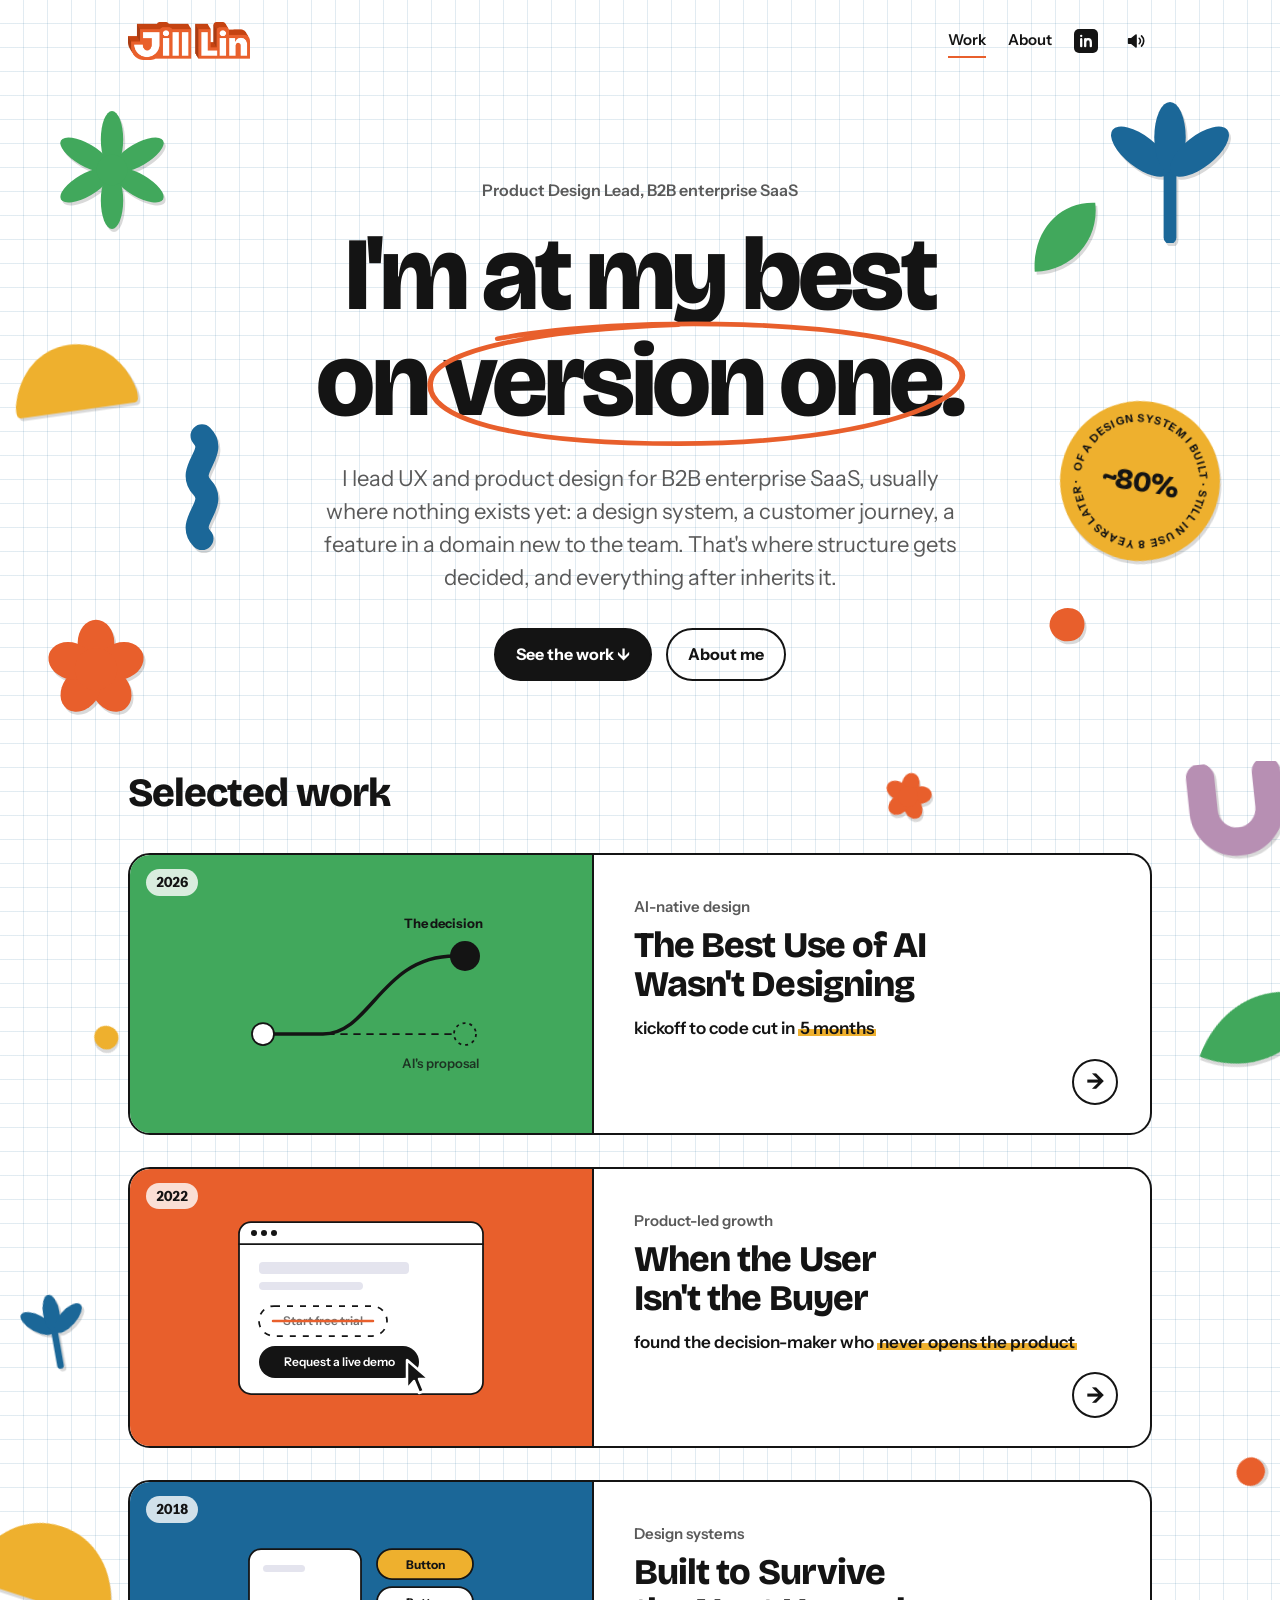
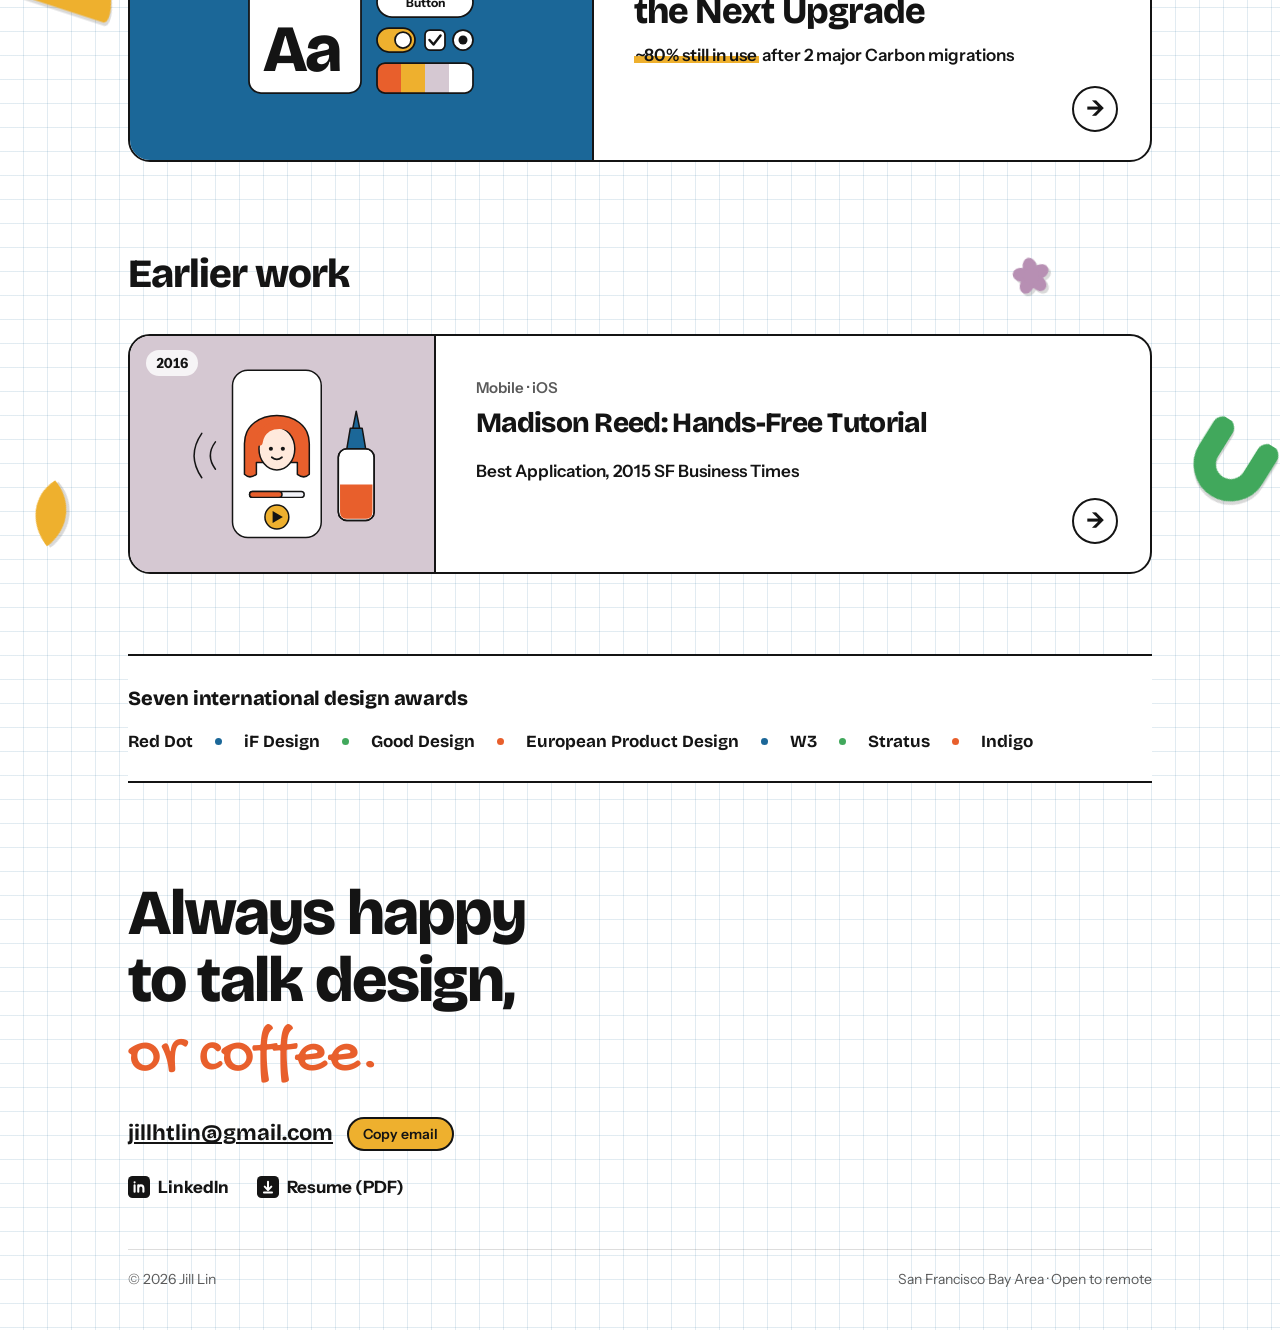
==== commit f84efc09: "Hero: tighter description copy Co-Authored-By: Claude Opus 5.5 <noreply@anthropic.com> Claude-Sessio" ====
--- a/index.html
+++ b/index.html
@@ -1,4 +1,4 @@
-<!doctype html><html lang="en"><head><meta charset=utf8><meta name=viewport content="width=device-width,initial-scale=1,viewport-fit=cover"><style>:root{color-scheme:light;box-sizing:border-box;padding-top:env(safe-area-inset-top,0px);padding-bottom:env(safe-area-inset-bottom,0px)}html{scroll-padding-top:env(safe-area-inset-top,0px)}body{margin:0;padding:0;font:14px -apple-system,BlinkMacSystemFont,sans-serif;background:#faf9f5;color:#141413}img{max-width:100%}[hidden]:not([hidden=until-found i]){display:none!important}</style><script type="application/ld+json">{"@context": "https://schema.org", "@type": "Person", "name": "Jill Lin", "jobTitle": "Product Design Lead", "url": "https://byjill.me/", "image": "https://byjill.me/assets/img/about-cutout.webp", "email": "mailto:jillhtlin@gmail.com", "sameAs": ["https://www.linkedin.com/in/jillhtlin"], "worksFor": {"@type": "Organization", "name": "IBM"}, "alumniOf": {"@type": "CollegeOrUniversity", "name": "Academy of Art University"}, "address": {"@type": "PostalAddress", "addressRegion": "CA", "addressLocality": "San Francisco Bay Area", "addressCountry": "US"}, "knowsAbout": ["Product design", "UX design", "Design systems", "Design leadership", "B2B enterprise SaaS", "Product-led growth", "AI-assisted design"]}</script></head><body>
-<title>Jill Lin · Product Design Lead</title><meta name="description" content="I lead UX and product design for B2B enterprise SaaS, and I&#x27;m at my best on version one: the design system that doesn&#x27;t exist yet, the journey nobody owns, the feature in a domain new to everyone."><link rel="canonical" href="https://byjill.me/"><meta property="og:type" content="website"><meta property="og:site_name" content="Jill Lin"><meta property="og:title" content="Jill Lin · Product Design Lead"><meta property="og:description" content="I lead UX and product design for B2B enterprise SaaS, and I&#x27;m at my best on version one: the design system that doesn&#x27;t exist yet, the journey nobody owns, the feature in a domain new to everyone."><meta property="og:url" content="https://byjill.me/"><meta property="og:image" content="https://byjill.me/assets/og.png"><meta property="og:image:width" content="1200"><meta property="og:image:height" content="630"><meta name="twitter:card" content="summary_large_image"><link rel="icon" href="assets/favicon-32.png" sizes="32x32" type="image/png"><link rel="icon" href="assets/favicon-48.png" sizes="48x48" type="image/png"><link rel="apple-touch-icon" href="assets/apple-touch-icon.png"><meta name="theme-color" content="#FFFFFF"><link rel="preconnect" href="https://fonts.googleapis.com"><link rel="preconnect" href="https://fonts.gstatic.com" crossorigin><link rel="stylesheet" href="https://fonts.googleapis.com/css2?family=Bricolage+Grotesque:opsz,wght@12..96,600;12..96,700;12..96,800&family=Gochi+Hand&family=IBM+Plex+Mono:wght@500&family=IBM+Plex+Sans:wght@300;400;600&family=Instrument+Sans:ital,wght@0,400;0,600;0,700;1,400&display=swap"><link rel="stylesheet" href="assets/style.css"><div class="page collage" data-proof="b" data-plg="c" style="--c:var(--pink);--on-c:var(--deep);--qc:#B85C17"><a class="skip" href="#main">Skip to content</a><header class="site-head"><div class="wrap"><a class="logo" href="index.html"><img src="assets/logo.png" alt="Jill Lin" width="120" height="38"></a><nav class="nav" aria-label="Main"><a href="index.html#work" aria-current="page">Work</a><a href="about.html">About</a><a class="li" href="https://www.linkedin.com/in/jillhtlin" target="_blank" rel="noopener" aria-label="LinkedIn" title="LinkedIn"><svg class="li-ic" viewBox="0 0 24 24" aria-hidden="true"><rect width="24" height="24" rx="5" fill="currentColor"/><path d="M7.2 10.2v7M7.2 6.8v.1M11.2 17.2v-7M11.2 13.4c0-2.1 1.3-3.2 2.9-3.2s2.7 1.1 2.7 3.2v3.8" fill="none" stroke="var(--paper)" stroke-width="2.3" stroke-linecap="round"/></svg></a><button class="sound-toggle" type="button" aria-pressed="false" aria-label="Turn sound on" title="Sound off" hidden><svg viewBox="0 0 24 24" aria-hidden="true"><path class="spk" d="M4 9.5h3.2L12 5.5v13l-4.8-4H4z"/><path class="wave" d="M15.5 9a4 4 0 0 1 0 6M18 6.5a7.5 7.5 0 0 1 0 11"/><path class="mute" d="M16 9.5l5 5M21 9.5l-5 5"/></svg></button></nav></div></header><main id="main"><section class="hero"><div class="wrap" style="position:relative"><p class="eyebrow">Product Design Lead, B2B enterprise SaaS</p><h1>I'm at my best on <span class="circled">version one<svg viewBox="0 0 400 120" preserveAspectRatio="none" aria-hidden="true"><path d="M60 22 C150 2 330 4 386 40 C420 70 330 112 190 112 C70 112 6 90 12 58 C16 32 90 14 190 10" pathLength="900"/></svg></span>.</h1><div class="scrap"><p class="lede">I lead UX and product design for B2B enterprise SaaS, usually on the first version of something: a design system, a customer journey, a feature in a domain the team hasn't worked in yet. That's where the structure gets decided, and everything built later inherits it.</p></div><div class="hero-cta"><a class="btn primary" href="#work">See the work ↓</a><a class="btn" href="about.html">About me</a></div><div class="proof-b"><svg viewBox="0 0 160 160" role="img" aria-label="About 80% of a design system I built is still in use, 8 years later"><circle cx="80" cy="80" r="78" fill="var(--yellow)"/><defs><path id="ring" d="M80,80 m-58,0 a58,58 0 1,1 116,0 a58,58 0 1,1 -116,0"/></defs><text class="stamp-ring"><textPath href="#ring" textLength="356">OF A DESIGN SYSTEM I BUILT · STILL IN USE 8 YEARS LATER ·</textPath></text><text x="80" y="90" text-anchor="middle" class="stamp-n">~80%</text></svg></div></div><div class="hero-shapes" aria-hidden="true"><svg class="shape p-palm" viewBox="0 0 120 120"><ellipse cx="60" cy="30" rx="11" ry="28" fill="var(--mint)" transform="rotate(0 60 60)"/><ellipse cx="60" cy="30" rx="11" ry="28" fill="var(--mint)" transform="rotate(60 60 60)"/><ellipse cx="60" cy="30" rx="11" ry="28" fill="var(--mint)" transform="rotate(120 60 60)"/><ellipse cx="60" cy="30" rx="11" ry="28" fill="var(--mint)" transform="rotate(180 60 60)"/><ellipse cx="60" cy="30" rx="11" ry="28" fill="var(--mint)" transform="rotate(240 60 60)"/><ellipse cx="60" cy="30" rx="11" ry="28" fill="var(--mint)" transform="rotate(300 60 60)"/><circle cx="60" cy="60" r="15" fill="var(--mint)"/></svg><svg class="shape p-dome" viewBox="0 0 120 70"><path d="M6 66 C2 66 2 60 3 54 C10 24 32 4 60 4 C88 4 110 24 117 54 C118 60 118 66 114 66 Z" fill="var(--yellow)"/></svg><svg class="shape p-squig" viewBox="0 0 60 170"><path d="M30 18 C52 40 8 62 30 85 C52 108 8 130 30 152" fill="none" stroke="var(--cobalt)" stroke-width="30" stroke-linecap="round"/></svg><svg class="shape p-flower" viewBox="0 0 120 120"><ellipse cx="60" cy="33" rx="19" ry="24" fill="var(--pink)" transform="rotate(0 60 60)"/><ellipse cx="60" cy="33" rx="19" ry="24" fill="var(--pink)" transform="rotate(72 60 60)"/><ellipse cx="60" cy="33" rx="19" ry="24" fill="var(--pink)" transform="rotate(144 60 60)"/><ellipse cx="60" cy="33" rx="19" ry="24" fill="var(--pink)" transform="rotate(216 60 60)"/><ellipse cx="60" cy="33" rx="19" ry="24" fill="var(--pink)" transform="rotate(288 60 60)"/><circle cx="60" cy="60" r="22" fill="var(--pink)"/></svg><svg class="shape p-sprout" viewBox="0 0 120 150"><path d="M60 144 V74" fill="none" stroke="var(--cobalt)" stroke-width="13" stroke-linecap="round"/><ellipse cx="60" cy="42" rx="16" ry="36" fill="var(--cobalt)" transform="rotate(-52 60 80)"/><ellipse cx="60" cy="42" rx="16" ry="36" fill="var(--cobalt)" transform="rotate(0 60 80)"/><ellipse cx="60" cy="42" rx="16" ry="36" fill="var(--cobalt)" transform="rotate(52 60 80)"/></svg><svg class="shape p-leaf" viewBox="0 0 100 110"><path d="M8 104 C4 50 40 6 92 8 C98 58 62 102 8 104 Z" fill="var(--orange)"/></svg><svg class="shape p-peb" viewBox="0 0 60 54"><path d="M10 30 C8 12 26 2 40 6 C56 10 60 30 50 42 C38 54 14 50 10 30 Z" fill="var(--pink)"/></svg></div></section><section class="sec" id="work" style="padding-top:0"><div class="side-shapes" aria-hidden="true"><svg class="shape" style="left:calc(50% + 548 * var(--k));top:0%;width:calc(104 * var(--k));transform:rotate(-6deg)" viewBox="0 0 110 100"><path d="M20 14 V50 A35 35 0 0 0 90 50 V14" fill="none" stroke="var(--blush)" stroke-width="30" stroke-linecap="round"/></svg><svg class="shape" style="left:calc(50% + -556 * var(--k));top:24%;width:calc(32 * var(--k));transform:rotate(30deg)" viewBox="0 0 60 54"><path d="M10 30 C8 12 26 2 40 6 C56 10 60 30 50 42 C38 54 14 50 10 30 Z" fill="var(--yellow)"/></svg><svg class="shape" style="left:calc(50% + 236 * var(--k));top:0.6%;width:calc(56 * var(--k));transform:rotate(12deg)" viewBox="0 0 120 120"><ellipse cx="60" cy="33" rx="19" ry="24" fill="var(--pink)" transform="rotate(0 60 60)"/><ellipse cx="60" cy="33" rx="19" ry="24" fill="var(--pink)" transform="rotate(72 60 60)"/><ellipse cx="60" cy="33" rx="19" ry="24" fill="var(--pink)" transform="rotate(144 60 60)"/><ellipse cx="60" cy="33" rx="19" ry="24" fill="var(--pink)" transform="rotate(216 60 60)"/><ellipse cx="60" cy="33" rx="19" ry="24" fill="var(--pink)" transform="rotate(288 60 60)"/><circle cx="60" cy="60" r="22" fill="var(--pink)"/></svg><svg class="shape" style="left:calc(50% + 552 * var(--k));top:19%;width:calc(104 * var(--k));transform:rotate(24deg)" viewBox="0 0 100 110"><path d="M8 104 C4 50 40 6 92 8 C98 58 62 102 8 104 Z" fill="var(--orange)"/></svg><svg class="shape" style="left:calc(50% + -612 * var(--k));top:49%;width:calc(62 * var(--k));transform:rotate(-10deg)" viewBox="0 0 120 150"><path d="M60 144 V74" fill="none" stroke="var(--cobalt)" stroke-width="13" stroke-linecap="round"/><ellipse cx="60" cy="42" rx="16" ry="36" fill="var(--cobalt)" transform="rotate(-52 60 80)"/><ellipse cx="60" cy="42" rx="16" ry="36" fill="var(--cobalt)" transform="rotate(0 60 80)"/><ellipse cx="60" cy="42" rx="16" ry="36" fill="var(--cobalt)" transform="rotate(52 60 80)"/></svg><svg class="shape" style="left:calc(50% + -676 * var(--k));top:70%;width:calc(152 * var(--k));transform:rotate(18deg)" viewBox="0 0 120 70"><path d="M6 66 C2 66 2 60 3 54 C10 24 32 4 60 4 C88 4 110 24 117 54 C118 60 118 66 114 66 Z" fill="var(--yellow)"/></svg><svg class="shape" style="left:calc(50% + 598 * var(--k));top:64%;width:calc(38 * var(--k));transform:rotate(-40deg)" viewBox="0 0 60 54"><path d="M10 30 C8 12 26 2 40 6 C56 10 60 30 50 42 C38 54 14 50 10 30 Z" fill="var(--pink)"/></svg></div><div class="wrap"><div class="sec-head"><h2 class="label">Selected work</h2></div><div class="projects"><div class="cutouts work" aria-hidden="true"><svg class="cut" style="left:-46px;top:9%;width:120px" viewBox="0 0 130 110" aria-hidden="true"><path d="M60 20 L70 45 L100 30 L85 55 L125 62 L85 72 L100 100 L68 82 L55 108 L50 80 L15 92 L38 66 L4 50 L42 48 L30 16 Z" fill="var(--yellow)"/></svg><svg class="cut" style="right:-40px;top:40%;width:110px" viewBox="0 0 110 110" aria-hidden="true"><circle cx="55" cy="55" r="52" fill="var(--mint)"/></svg><svg class="cut" style="left:-30px;bottom:6%;width:150px" viewBox="0 0 150 90" aria-hidden="true"><path d="M4 60 C30 10 90 0 146 30 L130 60 C100 40 60 44 30 86 Z" fill="var(--cobalt)"/></svg></div><a class="card" href="work/designing-ahead.html" style="--c:var(--orange)"><div class="art"><svg viewBox="0 0 300 220" aria-hidden="true"><path d="M52,150 L250,150" class="d-s d-dash"/><path d="M52,150 L112,150 C160,150 170,72 244,72" class="d-s a-draw" pathLength="100" style="stroke-width:3.5"/><circle cx="52" cy="150" r="11" fill="var(--white)" class="d-box"/><circle cx="254" cy="150" r="11" fill="var(--orange)" class="d-box d-dash" style="stroke-dasharray:3 4"/><circle cx="254" cy="72" r="15" fill="var(--deep)" class="a-pop"/><text x="268" y="184" class="art-cap" text-anchor="end">AI's proposal</text><text x="272" y="44" class="art-cap art-cap-b" text-anchor="end">The decision</text></svg><span class="yr">2026</span></div><div class="txt"><p class="topic">AI-native design</p><h3>The Best Use of AI Wasn&#x27;t Designing</h3><p class="proof">kickoff to code cut in <mark>5 months</mark></p><span class="go-arrow" aria-hidden="true">→</span></div></a><a class="card" href="work/growth.html" style="--c:var(--pink)"><div class="art"><svg class="plg plg-c" viewBox="0 0 300 220" aria-hidden="true"><rect x="28" y="24" width="244" height="172" rx="12" fill="var(--white)" class="d-box"/><path d="M28 46 L272 46" class="d-s"/><circle cx="43" cy="35" r="3" fill="var(--deep)"/><circle cx="53" cy="35" r="3" fill="var(--deep)"/><circle cx="63" cy="35" r="3" fill="var(--deep)"/><rect x="48" y="64" width="150" height="12" rx="4" fill="#E4E4EE"/><rect x="48" y="84" width="104" height="8" rx="4" fill="#E4E4EE"/><rect x="48" y="108" width="128" height="30" rx="15" fill="none" class="d-box d-dash"/><text x="112" y="127" text-anchor="middle" class="art-btn" style="opacity:.6">Start free trial</text><path d="M62,123 L162,123" class="d-s" style="stroke:var(--pop, var(--pink));stroke-width:2.5"/><g class="a-press"><rect x="48" y="148" width="160" height="32" rx="16" fill="var(--deep)"/><text x="128" y="168" text-anchor="middle" class="art-btn" style="fill:var(--white)">Request a live demo</text></g><g class="a-cur"><path d="M0 0 L0 29 L7 21 L12 33 L17 31 L12 19 L22 19 Z" transform="translate(196 162)" fill="var(--deep)" style="stroke:var(--white);stroke-width:2.5;stroke-linejoin:round"/></g></svg><span class="yr">2022</span></div><div class="txt"><p class="topic">Product-led growth</p><h3>When the User Isn&#x27;t the Buyer</h3><p class="proof">found the decision-maker who <mark>never opens the product</mark></p><span class="go-arrow" aria-hidden="true">→</span></div></a><a class="card" href="work/design-system.html" style="--c:var(--cobalt)"><div class="art"><svg viewBox="0 0 300 220" aria-hidden="true"><rect x="38" y="38" width="112" height="144" rx="12" fill="var(--white)" class="d-box"/><rect x="52" y="54" width="42" height="7" rx="3.5" fill="#E4E4EE"/><text x="52" y="160" class="art-big" style="font-size:66px;letter-spacing:-.04em">Aa</text><rect x="166" y="38" width="96" height="30" rx="15" fill="var(--yellow)" class="d-box"/><text x="214.0" y="57.5" text-anchor="middle" class="art-btn" style="font-weight:700">Button</text><rect x="166" y="76" width="96" height="30" rx="15" fill="var(--white)" class="d-box"/><text x="214.0" y="95.5" text-anchor="middle" class="art-btn" style="font-weight:700">Button</text><rect x="166" y="117" width="38" height="24" rx="12" fill="var(--yellow)" class="d-box"/><circle cx="192" cy="129" r="8" fill="var(--white)" class="d-box a-knob"/><rect x="214" y="119" width="20" height="20" rx="5" fill="var(--white)" class="d-box"/><path d="M218.5,129 L222.5,133.5 L229.5,124.5" class="d-s a-draw" pathLength="100" style="stroke-width:2.5"/><circle cx="252" cy="129" r="10" fill="var(--white)" class="d-box"/><circle cx="252" cy="129" r="4.5" fill="var(--deep)" class="a-pop"/><clipPath id="pal"><rect x="166" y="152" width="96" height="30" rx="8"/></clipPath><g clip-path="url(#pal)"><rect x="166.0" y="152" width="24.5" height="30" fill="var(--pink)"/><rect x="190.0" y="152" width="24.5" height="30" fill="var(--yellow)"/><rect x="214.0" y="152" width="24.5" height="30" fill="var(--blush)"/><rect x="238.0" y="152" width="24.5" height="30" fill="var(--white)"/></g><rect x="166" y="152" width="96" height="30" rx="8" fill="none" class="d-box"/></svg><span class="yr">2018</span></div><div class="txt"><p class="topic">Design systems</p><h3>Built to Survive the Next Upgrade</h3><p class="proof"><mark>~80% still in use</mark> after 2 major Carbon migrations</p><span class="go-arrow" aria-hidden="true">→</span></div></a></div></div></section><section class="sec" style="padding-top:0"><div class="side-shapes" aria-hidden="true"><svg class="shape" style="left:calc(50% + 372 * var(--k));top:3%;width:calc(44 * var(--k));transform:rotate(-10deg)" viewBox="0 0 120 120"><ellipse cx="60" cy="33" rx="19" ry="24" fill="var(--blush)" transform="rotate(0 60 60)"/><ellipse cx="60" cy="33" rx="19" ry="24" fill="var(--blush)" transform="rotate(72 60 60)"/><ellipse cx="60" cy="33" rx="19" ry="24" fill="var(--blush)" transform="rotate(144 60 60)"/><ellipse cx="60" cy="33" rx="19" ry="24" fill="var(--blush)" transform="rotate(216 60 60)"/><ellipse cx="60" cy="33" rx="19" ry="24" fill="var(--blush)" transform="rotate(288 60 60)"/><circle cx="60" cy="60" r="22" fill="var(--blush)"/></svg><svg class="shape" style="left:calc(50% + 536 * var(--k));top:44%;width:calc(82 * var(--k));transform:rotate(32deg)" viewBox="0 0 110 100"><path d="M20 14 V50 A35 35 0 0 0 90 50 V14" fill="none" stroke="var(--orange)" stroke-width="30" stroke-linecap="round"/></svg><svg class="shape" style="left:calc(50% + -604 * var(--k));top:58%;width:calc(52 * var(--k));transform:rotate(-34deg)" viewBox="0 0 100 110"><path d="M8 104 C4 50 40 6 92 8 C98 58 62 102 8 104 Z" fill="var(--yellow)"/></svg></div><div class="wrap"><div class="sec-head"><h2 class="label alt">Earlier work</h2></div><div class="projects"><a class="card small" href="work/madison-reed.html" style="--c:var(--blush)"><div class="art"><svg viewBox="0 0 300 220" aria-hidden="true"><g><g><rect x="92" y="12" width="104" height="196" rx="18" fill="var(--white)" class="d-box"/><path d="M106 134 V98 C106 54 182 54 182 98 V134 Q176 140 168 134 V120 H120 V134 Q112 140 106 134 Z" fill="var(--pink)" class="d-box"/><ellipse cx="144" cy="104" rx="21" ry="25" fill="#FFE9DC" class="d-box"/><path d="M123 96 C126 76 150 70 166 84" class="d-s" style="stroke:var(--pink);stroke-width:9"/><circle cx="137" cy="104" r="2.4" fill="var(--deep)"/><circle cx="151" cy="104" r="2.4" fill="var(--deep)"/><path d="M138 114 Q144 119 150 114" class="d-s" style="stroke-width:2"/><path d="M116 64 Q124 58 132 62" class="d-s" style="stroke:var(--white);stroke-width:4;opacity:.9"/><rect x="112" y="154" width="64" height="7" rx="3.5" fill="var(--paper-2)" class="d-box"/><rect x="112" y="154" width="38" height="7" rx="3.5" fill="var(--pink)" class="d-box a-prog"/><circle cx="144" cy="184" r="14" fill="var(--yellow)" class="d-box"/><path d="M139 177 L151 184 L139 191 Z" fill="var(--deep)"/><path d="M226 104 L230 80 L244 80 L248 104 Z" fill="var(--cobalt)" class="d-box"/><path d="M233 80 L237 60 L241 80 Z" fill="var(--cobalt)" class="d-box"/><rect x="216" y="104" width="42" height="84" rx="10" fill="var(--white)" class="d-box"/><path d="M218 146 L256 146 L256 178 Q256 186 248 186 L226 186 Q218 186 218 178 Z" fill="var(--pink)"/><rect x="216" y="104" width="42" height="84" rx="10" fill="none" class="d-box"/><path d="M72 96 Q60 112 72 128" class="d-s a-wave"/><path d="M56 86 Q38 112 56 138" class="d-s a-wave a-wave2"/></g></g></svg><span class="yr">2016</span></div><div class="txt"><p class="topic">Mobile · iOS</p><h3>Madison Reed: Hands-Free Tutorial</h3><p class="proof">Best Application, 2015 SF Business Times</p><span class="go-arrow" aria-hidden="true">→</span></div></a></div></div></section><div class="wrap"><div class="awards"><span class="lbl">Seven international design awards</span><ul><li>Red Dot</li><li>iF Design</li><li>Good Design</li><li>European Product Design</li><li>W3</li><li>Stratus</li><li>Indigo</li></ul></div></div></main><footer class="site-foot" id="contact"><div class="wrap"><p class="big">Always happy to talk design, <span class="hand">or coffee.</span></p><div class="contact"><a class="email" href="mailto:jillhtlin@gmail.com">jillhtlin@gmail.com</a><button class="copy" type="button" data-copy="jillhtlin@gmail.com">Copy email</button></div><div class="foot-links"><a class="li" href="https://www.linkedin.com/in/jillhtlin" target="_blank" rel="noopener"><svg class="li-ic" viewBox="0 0 24 24" aria-hidden="true"><rect width="24" height="24" rx="5" fill="currentColor"/><path d="M7.2 10.2v7M7.2 6.8v.1M11.2 17.2v-7M11.2 13.4c0-2.1 1.3-3.2 2.9-3.2s2.7 1.1 2.7 3.2v3.8" fill="none" stroke="var(--paper)" stroke-width="2.3" stroke-linecap="round"/></svg>LinkedIn</a><a class="li" href="assets/Jill-Lin-Resume.pdf" download="Jill-Lin-Resume.pdf"><svg class="li-ic" viewBox="0 0 24 24" aria-hidden="true"><rect width="24" height="24" rx="5" fill="currentColor"/><path d="M12 6.4v8.4M8.4 11.6l3.6 3.6 3.6-3.6M7.6 18h8.8" fill="none" stroke="var(--paper)" stroke-width="2.2" stroke-linecap="round" stroke-linejoin="round"/></svg>Resume (PDF)</a></div><div class="fine"><span>© 2026 Jill Lin</span><span>San Francisco Bay Area · Open to remote</span></div></div></footer><script>document.querySelectorAll("[data-copy]").forEach(function(b){b.addEventListener("click",function(){var t=b.getAttribute("data-copy"),done=function(){b.textContent="Copied";setTimeout(function(){b.textContent="Copy email"},1600)};try{navigator.clipboard.writeText(t).then(done,function(){sel()})}catch(e){sel()}function sel(){var r=document.createRange(),e=document.querySelector(".email");r.selectNodeContents(e);var s=getSelection();s.removeAllRanges();s.addRange(r);b.textContent="Selected"}})});</script><script src="assets/sound.js" defer></script></div>
+<!doctype html><html lang="en"><head><script async src="https://www.googletagmanager.com/gtag/js?id=G-94MTSWLYVD"></script><script>window.dataLayer=window.dataLayer||[];function gtag(){dataLayer.push(arguments);}gtag("js",new Date());gtag("config","G-94MTSWLYVD");</script><meta charset=utf8><meta name=viewport content="width=device-width,initial-scale=1,viewport-fit=cover"><style>:root{color-scheme:light;box-sizing:border-box;padding-top:env(safe-area-inset-top,0px);padding-bottom:env(safe-area-inset-bottom,0px)}html{scroll-padding-top:env(safe-area-inset-top,0px)}body{margin:0;padding:0;font:14px -apple-system,BlinkMacSystemFont,sans-serif;background:#faf9f5;color:#141413}img{max-width:100%}[hidden]:not([hidden=until-found i]){display:none!important}</style><script type="application/ld+json">{"@context": "https://schema.org", "@type": "Person", "name": "Jill Lin", "jobTitle": "Product Design Lead", "url": "https://byjill.me/", "image": "https://byjill.me/assets/img/about-cutout.webp", "email": "mailto:jillhtlin@gmail.com", "sameAs": ["https://www.linkedin.com/in/jillhtlin"], "worksFor": {"@type": "Organization", "name": "IBM"}, "alumniOf": {"@type": "CollegeOrUniversity", "name": "Academy of Art University"}, "address": {"@type": "PostalAddress", "addressRegion": "CA", "addressLocality": "San Francisco Bay Area", "addressCountry": "US"}, "knowsAbout": ["Product design", "UX design", "Design systems", "Design leadership", "B2B enterprise SaaS", "Product-led growth", "AI-assisted design"]}</script></head><body>
+<title>Jill Lin · Product Design Lead</title><meta name="description" content="I lead UX and product design for B2B enterprise SaaS, and I&#x27;m at my best on version one: the design system that doesn&#x27;t exist yet, the journey nobody owns, the feature in a domain new to everyone."><link rel="canonical" href="https://byjill.me/"><meta property="og:type" content="website"><meta property="og:site_name" content="Jill Lin"><meta property="og:title" content="Jill Lin · Product Design Lead"><meta property="og:description" content="I lead UX and product design for B2B enterprise SaaS, and I&#x27;m at my best on version one: the design system that doesn&#x27;t exist yet, the journey nobody owns, the feature in a domain new to everyone."><meta property="og:url" content="https://byjill.me/"><meta property="og:image" content="https://byjill.me/assets/og.png"><meta property="og:image:width" content="1200"><meta property="og:image:height" content="630"><meta name="twitter:card" content="summary_large_image"><link rel="icon" href="assets/favicon-32.png" sizes="32x32" type="image/png"><link rel="icon" href="assets/favicon-48.png" sizes="48x48" type="image/png"><link rel="apple-touch-icon" href="assets/apple-touch-icon.png"><meta name="theme-color" content="#FFFFFF"><link rel="preconnect" href="https://fonts.googleapis.com"><link rel="preconnect" href="https://fonts.gstatic.com" crossorigin><link rel="stylesheet" href="https://fonts.googleapis.com/css2?family=Bricolage+Grotesque:opsz,wght@12..96,600;12..96,700;12..96,800&family=Gochi+Hand&family=IBM+Plex+Mono:wght@500&family=IBM+Plex+Sans:wght@300;400;600&family=Instrument+Sans:ital,wght@0,400;0,600;0,700;1,400&display=swap"><link rel="stylesheet" href="assets/style.css"><div class="page collage" data-proof="b" data-plg="c" style="--c:var(--pink);--on-c:var(--deep);--qc:#B85C17"><a class="skip" href="#main">Skip to content</a><header class="site-head"><div class="wrap"><a class="logo" href="index.html"><img src="assets/logo.png" alt="Jill Lin" width="120" height="38"></a><nav class="nav" aria-label="Main"><a href="index.html#work" aria-current="page">Work</a><a href="about.html">About</a><a class="li" href="https://www.linkedin.com/in/jillhtlin" target="_blank" rel="noopener" aria-label="LinkedIn" title="LinkedIn"><svg class="li-ic" viewBox="0 0 24 24" aria-hidden="true"><rect width="24" height="24" rx="5" fill="currentColor"/><path d="M7.2 10.2v7M7.2 6.8v.1M11.2 17.2v-7M11.2 13.4c0-2.1 1.3-3.2 2.9-3.2s2.7 1.1 2.7 3.2v3.8" fill="none" stroke="var(--paper)" stroke-width="2.3" stroke-linecap="round"/></svg></a><button class="sound-toggle" type="button" aria-pressed="false" aria-label="Turn sound on" title="Sound off" hidden><svg viewBox="0 0 24 24" aria-hidden="true"><path class="spk" d="M4 9.5h3.2L12 5.5v13l-4.8-4H4z"/><path class="wave" d="M15.5 9a4 4 0 0 1 0 6M18 6.5a7.5 7.5 0 0 1 0 11"/><path class="mute" d="M16 9.5l5 5M21 9.5l-5 5"/></svg></button></nav></div></header><main id="main"><section class="hero"><div class="wrap" style="position:relative"><p class="eyebrow">Product Design Lead, B2B enterprise SaaS</p><h1>I'm at my best on <span class="circled">version one<svg viewBox="0 0 400 120" preserveAspectRatio="none" aria-hidden="true"><path d="M60 22 C150 2 330 4 386 40 C420 70 330 112 190 112 C70 112 6 90 12 58 C16 32 90 14 190 10" pathLength="900"/></svg></span>.</h1><div class="scrap"><p class="lede">I lead UX and product design for B2B enterprise SaaS, usually where nothing exists yet: a design system, a customer journey, a feature in a domain new to the team. That's where structure gets decided, and everything after inherits it.</p></div><div class="hero-cta"><a class="btn primary" href="#work">See the work ↓</a><a class="btn" href="about.html">About me</a></div><div class="proof-b"><svg viewBox="0 0 160 160" role="img" aria-label="About 80% of a design system I built is still in use, 8 years later"><circle cx="80" cy="80" r="78" fill="var(--yellow)"/><defs><path id="ring" d="M80,80 m-58,0 a58,58 0 1,1 116,0 a58,58 0 1,1 -116,0"/></defs><text class="stamp-ring"><textPath href="#ring" textLength="356">OF A DESIGN SYSTEM I BUILT · STILL IN USE 8 YEARS LATER ·</textPath></text><text x="80" y="90" text-anchor="middle" class="stamp-n">~80%</text></svg></div></div><div class="hero-shapes" aria-hidden="true"><svg class="shape p-palm" viewBox="0 0 120 120"><ellipse cx="60" cy="30" rx="11" ry="28" fill="var(--mint)" transform="rotate(0 60 60)"/><ellipse cx="60" cy="30" rx="11" ry="28" fill="var(--mint)" transform="rotate(60 60 60)"/><ellipse cx="60" cy="30" rx="11" ry="28" fill="var(--mint)" transform="rotate(120 60 60)"/><ellipse cx="60" cy="30" rx="11" ry="28" fill="var(--mint)" transform="rotate(180 60 60)"/><ellipse cx="60" cy="30" rx="11" ry="28" fill="var(--mint)" transform="rotate(240 60 60)"/><ellipse cx="60" cy="30" rx="11" ry="28" fill="var(--mint)" transform="rotate(300 60 60)"/><circle cx="60" cy="60" r="15" fill="var(--mint)"/></svg><svg class="shape p-dome" viewBox="0 0 120 70"><path d="M6 66 C2 66 2 60 3 54 C10 24 32 4 60 4 C88 4 110 24 117 54 C118 60 118 66 114 66 Z" fill="var(--yellow)"/></svg><svg class="shape p-squig" viewBox="0 0 60 170"><path d="M30 18 C52 40 8 62 30 85 C52 108 8 130 30 152" fill="none" stroke="var(--cobalt)" stroke-width="30" stroke-linecap="round"/></svg><svg class="shape p-flower" viewBox="0 0 120 120"><ellipse cx="60" cy="33" rx="19" ry="24" fill="var(--pink)" transform="rotate(0 60 60)"/><ellipse cx="60" cy="33" rx="19" ry="24" fill="var(--pink)" transform="rotate(72 60 60)"/><ellipse cx="60" cy="33" rx="19" ry="24" fill="var(--pink)" transform="rotate(144 60 60)"/><ellipse cx="60" cy="33" rx="19" ry="24" fill="var(--pink)" transform="rotate(216 60 60)"/><ellipse cx="60" cy="33" rx="19" ry="24" fill="var(--pink)" transform="rotate(288 60 60)"/><circle cx="60" cy="60" r="22" fill="var(--pink)"/></svg><svg class="shape p-sprout" viewBox="0 0 120 150"><path d="M60 144 V74" fill="none" stroke="var(--cobalt)" stroke-width="13" stroke-linecap="round"/><ellipse cx="60" cy="42" rx="16" ry="36" fill="var(--cobalt)" transform="rotate(-52 60 80)"/><ellipse cx="60" cy="42" rx="16" ry="36" fill="var(--cobalt)" transform="rotate(0 60 80)"/><ellipse cx="60" cy="42" rx="16" ry="36" fill="var(--cobalt)" transform="rotate(52 60 80)"/></svg><svg class="shape p-leaf" viewBox="0 0 100 110"><path d="M8 104 C4 50 40 6 92 8 C98 58 62 102 8 104 Z" fill="var(--orange)"/></svg><svg class="shape p-peb" viewBox="0 0 60 54"><path d="M10 30 C8 12 26 2 40 6 C56 10 60 30 50 42 C38 54 14 50 10 30 Z" fill="var(--pink)"/></svg></div></section><section class="sec" id="work" style="padding-top:0"><div class="side-shapes" aria-hidden="true"><svg class="shape" style="left:calc(50% + 548 * var(--k));top:0%;width:calc(104 * var(--k));transform:rotate(-6deg)" viewBox="0 0 110 100"><path d="M20 14 V50 A35 35 0 0 0 90 50 V14" fill="none" stroke="var(--blush)" stroke-width="30" stroke-linecap="round"/></svg><svg class="shape" style="left:calc(50% + -556 * var(--k));top:24%;width:calc(32 * var(--k));transform:rotate(30deg)" viewBox="0 0 60 54"><path d="M10 30 C8 12 26 2 40 6 C56 10 60 30 50 42 C38 54 14 50 10 30 Z" fill="var(--yellow)"/></svg><svg class="shape" style="left:calc(50% + 236 * var(--k));top:0.6%;width:calc(56 * var(--k));transform:rotate(12deg)" viewBox="0 0 120 120"><ellipse cx="60" cy="33" rx="19" ry="24" fill="var(--pink)" transform="rotate(0 60 60)"/><ellipse cx="60" cy="33" rx="19" ry="24" fill="var(--pink)" transform="rotate(72 60 60)"/><ellipse cx="60" cy="33" rx="19" ry="24" fill="var(--pink)" transform="rotate(144 60 60)"/><ellipse cx="60" cy="33" rx="19" ry="24" fill="var(--pink)" transform="rotate(216 60 60)"/><ellipse cx="60" cy="33" rx="19" ry="24" fill="var(--pink)" transform="rotate(288 60 60)"/><circle cx="60" cy="60" r="22" fill="var(--pink)"/></svg><svg class="shape" style="left:calc(50% + 552 * var(--k));top:19%;width:calc(104 * var(--k));transform:rotate(24deg)" viewBox="0 0 100 110"><path d="M8 104 C4 50 40 6 92 8 C98 58 62 102 8 104 Z" fill="var(--orange)"/></svg><svg class="shape" style="left:calc(50% + -612 * var(--k));top:49%;width:calc(62 * var(--k));transform:rotate(-10deg)" viewBox="0 0 120 150"><path d="M60 144 V74" fill="none" stroke="var(--cobalt)" stroke-width="13" stroke-linecap="round"/><ellipse cx="60" cy="42" rx="16" ry="36" fill="var(--cobalt)" transform="rotate(-52 60 80)"/><ellipse cx="60" cy="42" rx="16" ry="36" fill="var(--cobalt)" transform="rotate(0 60 80)"/><ellipse cx="60" cy="42" rx="16" ry="36" fill="var(--cobalt)" transform="rotate(52 60 80)"/></svg><svg class="shape" style="left:calc(50% + -676 * var(--k));top:70%;width:calc(152 * var(--k));transform:rotate(18deg)" viewBox="0 0 120 70"><path d="M6 66 C2 66 2 60 3 54 C10 24 32 4 60 4 C88 4 110 24 117 54 C118 60 118 66 114 66 Z" fill="var(--yellow)"/></svg><svg class="shape" style="left:calc(50% + 598 * var(--k));top:64%;width:calc(38 * var(--k));transform:rotate(-40deg)" viewBox="0 0 60 54"><path d="M10 30 C8 12 26 2 40 6 C56 10 60 30 50 42 C38 54 14 50 10 30 Z" fill="var(--pink)"/></svg></div><div class="wrap"><div class="sec-head"><h2 class="label">Selected work</h2></div><div class="projects"><div class="cutouts work" aria-hidden="true"><svg class="cut" style="left:-46px;top:9%;width:120px" viewBox="0 0 130 110" aria-hidden="true"><path d="M60 20 L70 45 L100 30 L85 55 L125 62 L85 72 L100 100 L68 82 L55 108 L50 80 L15 92 L38 66 L4 50 L42 48 L30 16 Z" fill="var(--yellow)"/></svg><svg class="cut" style="right:-40px;top:40%;width:110px" viewBox="0 0 110 110" aria-hidden="true"><circle cx="55" cy="55" r="52" fill="var(--mint)"/></svg><svg class="cut" style="left:-30px;bottom:6%;width:150px" viewBox="0 0 150 90" aria-hidden="true"><path d="M4 60 C30 10 90 0 146 30 L130 60 C100 40 60 44 30 86 Z" fill="var(--cobalt)"/></svg></div><a class="card" href="work/designing-ahead.html" style="--c:var(--orange)"><div class="art"><svg viewBox="0 0 300 220" aria-hidden="true"><path d="M52,150 L250,150" class="d-s d-dash"/><path d="M52,150 L112,150 C160,150 170,72 244,72" class="d-s a-draw" pathLength="100" style="stroke-width:3.5"/><circle cx="52" cy="150" r="11" fill="var(--white)" class="d-box"/><circle cx="254" cy="150" r="11" fill="var(--orange)" class="d-box d-dash" style="stroke-dasharray:3 4"/><circle cx="254" cy="72" r="15" fill="var(--deep)" class="a-pop"/><text x="268" y="184" class="art-cap" text-anchor="end">AI's proposal</text><text x="272" y="44" class="art-cap art-cap-b" text-anchor="end">The decision</text></svg><span class="yr">2026</span></div><div class="txt"><p class="topic">AI-native design</p><h3>The Best Use of AI Wasn&#x27;t Designing</h3><p class="proof">kickoff to code cut in <mark>5 months</mark></p><span class="go-arrow" aria-hidden="true">→</span></div></a><a class="card" href="work/growth.html" style="--c:var(--pink)"><div class="art"><svg class="plg plg-c" viewBox="0 0 300 220" aria-hidden="true"><rect x="28" y="24" width="244" height="172" rx="12" fill="var(--white)" class="d-box"/><path d="M28 46 L272 46" class="d-s"/><circle cx="43" cy="35" r="3" fill="var(--deep)"/><circle cx="53" cy="35" r="3" fill="var(--deep)"/><circle cx="63" cy="35" r="3" fill="var(--deep)"/><rect x="48" y="64" width="150" height="12" rx="4" fill="#E4E4EE"/><rect x="48" y="84" width="104" height="8" rx="4" fill="#E4E4EE"/><rect x="48" y="108" width="128" height="30" rx="15" fill="none" class="d-box d-dash"/><text x="112" y="127" text-anchor="middle" class="art-btn" style="opacity:.6">Start free trial</text><path d="M62,123 L162,123" class="d-s" style="stroke:var(--pop, var(--pink));stroke-width:2.5"/><g class="a-press"><rect x="48" y="148" width="160" height="32" rx="16" fill="var(--deep)"/><text x="128" y="168" text-anchor="middle" class="art-btn" style="fill:var(--white)">Request a live demo</text></g><g class="a-cur"><path d="M0 0 L0 29 L7 21 L12 33 L17 31 L12 19 L22 19 Z" transform="translate(196 162)" fill="var(--deep)" style="stroke:var(--white);stroke-width:2.5;stroke-linejoin:round"/></g></svg><span class="yr">2022</span></div><div class="txt"><p class="topic">Product-led growth</p><h3>When the User Isn&#x27;t the Buyer</h3><p class="proof">found the decision-maker who <mark>never opens the product</mark></p><span class="go-arrow" aria-hidden="true">→</span></div></a><a class="card" href="work/design-system.html" style="--c:var(--cobalt)"><div class="art"><svg viewBox="0 0 300 220" aria-hidden="true"><rect x="38" y="38" width="112" height="144" rx="12" fill="var(--white)" class="d-box"/><rect x="52" y="54" width="42" height="7" rx="3.5" fill="#E4E4EE"/><text x="52" y="160" class="art-big" style="font-size:66px;letter-spacing:-.04em">Aa</text><rect x="166" y="38" width="96" height="30" rx="15" fill="var(--yellow)" class="d-box"/><text x="214.0" y="57.5" text-anchor="middle" class="art-btn" style="font-weight:700">Button</text><rect x="166" y="76" width="96" height="30" rx="15" fill="var(--white)" class="d-box"/><text x="214.0" y="95.5" text-anchor="middle" class="art-btn" style="font-weight:700">Button</text><rect x="166" y="117" width="38" height="24" rx="12" fill="var(--yellow)" class="d-box"/><circle cx="192" cy="129" r="8" fill="var(--white)" class="d-box a-knob"/><rect x="214" y="119" width="20" height="20" rx="5" fill="var(--white)" class="d-box"/><path d="M218.5,129 L222.5,133.5 L229.5,124.5" class="d-s a-draw" pathLength="100" style="stroke-width:2.5"/><circle cx="252" cy="129" r="10" fill="var(--white)" class="d-box"/><circle cx="252" cy="129" r="4.5" fill="var(--deep)" class="a-pop"/><clipPath id="pal"><rect x="166" y="152" width="96" height="30" rx="8"/></clipPath><g clip-path="url(#pal)"><rect x="166.0" y="152" width="24.5" height="30" fill="var(--pink)"/><rect x="190.0" y="152" width="24.5" height="30" fill="var(--yellow)"/><rect x="214.0" y="152" width="24.5" height="30" fill="var(--blush)"/><rect x="238.0" y="152" width="24.5" height="30" fill="var(--white)"/></g><rect x="166" y="152" width="96" height="30" rx="8" fill="none" class="d-box"/></svg><span class="yr">2018</span></div><div class="txt"><p class="topic">Design systems</p><h3>Built to Survive the Next Upgrade</h3><p class="proof"><mark>~80% still in use</mark> after 2 major Carbon migrations</p><span class="go-arrow" aria-hidden="true">→</span></div></a></div></div></section><section class="sec" style="padding-top:0"><div class="side-shapes" aria-hidden="true"><svg class="shape" style="left:calc(50% + 372 * var(--k));top:3%;width:calc(44 * var(--k));transform:rotate(-10deg)" viewBox="0 0 120 120"><ellipse cx="60" cy="33" rx="19" ry="24" fill="var(--blush)" transform="rotate(0 60 60)"/><ellipse cx="60" cy="33" rx="19" ry="24" fill="var(--blush)" transform="rotate(72 60 60)"/><ellipse cx="60" cy="33" rx="19" ry="24" fill="var(--blush)" transform="rotate(144 60 60)"/><ellipse cx="60" cy="33" rx="19" ry="24" fill="var(--blush)" transform="rotate(216 60 60)"/><ellipse cx="60" cy="33" rx="19" ry="24" fill="var(--blush)" transform="rotate(288 60 60)"/><circle cx="60" cy="60" r="22" fill="var(--blush)"/></svg><svg class="shape" style="left:calc(50% + 536 * var(--k));top:44%;width:calc(82 * var(--k));transform:rotate(32deg)" viewBox="0 0 110 100"><path d="M20 14 V50 A35 35 0 0 0 90 50 V14" fill="none" stroke="var(--orange)" stroke-width="30" stroke-linecap="round"/></svg><svg class="shape" style="left:calc(50% + -604 * var(--k));top:58%;width:calc(52 * var(--k));transform:rotate(-34deg)" viewBox="0 0 100 110"><path d="M8 104 C4 50 40 6 92 8 C98 58 62 102 8 104 Z" fill="var(--yellow)"/></svg></div><div class="wrap"><div class="sec-head"><h2 class="label alt">Earlier work</h2></div><div class="projects"><a class="card small" href="work/madison-reed.html" style="--c:var(--blush)"><div class="art"><svg viewBox="0 0 300 220" aria-hidden="true"><g><g><rect x="92" y="12" width="104" height="196" rx="18" fill="var(--white)" class="d-box"/><path d="M106 134 V98 C106 54 182 54 182 98 V134 Q176 140 168 134 V120 H120 V134 Q112 140 106 134 Z" fill="var(--pink)" class="d-box"/><ellipse cx="144" cy="104" rx="21" ry="25" fill="#FFE9DC" class="d-box"/><path d="M123 96 C126 76 150 70 166 84" class="d-s" style="stroke:var(--pink);stroke-width:9"/><circle cx="137" cy="104" r="2.4" fill="var(--deep)"/><circle cx="151" cy="104" r="2.4" fill="var(--deep)"/><path d="M138 114 Q144 119 150 114" class="d-s" style="stroke-width:2"/><path d="M116 64 Q124 58 132 62" class="d-s" style="stroke:var(--white);stroke-width:4;opacity:.9"/><rect x="112" y="154" width="64" height="7" rx="3.5" fill="var(--paper-2)" class="d-box"/><rect x="112" y="154" width="38" height="7" rx="3.5" fill="var(--pink)" class="d-box a-prog"/><circle cx="144" cy="184" r="14" fill="var(--yellow)" class="d-box"/><path d="M139 177 L151 184 L139 191 Z" fill="var(--deep)"/><path d="M226 104 L230 80 L244 80 L248 104 Z" fill="var(--cobalt)" class="d-box"/><path d="M233 80 L237 60 L241 80 Z" fill="var(--cobalt)" class="d-box"/><rect x="216" y="104" width="42" height="84" rx="10" fill="var(--white)" class="d-box"/><path d="M218 146 L256 146 L256 178 Q256 186 248 186 L226 186 Q218 186 218 178 Z" fill="var(--pink)"/><rect x="216" y="104" width="42" height="84" rx="10" fill="none" class="d-box"/><path d="M72 96 Q60 112 72 128" class="d-s a-wave"/><path d="M56 86 Q38 112 56 138" class="d-s a-wave a-wave2"/></g></g></svg><span class="yr">2016</span></div><div class="txt"><p class="topic">Mobile · iOS</p><h3>Madison Reed: Hands-Free Tutorial</h3><p class="proof">Best Application, 2015 SF Business Times</p><span class="go-arrow" aria-hidden="true">→</span></div></a></div></div></section><div class="wrap"><div class="awards"><span class="lbl">Seven international design awards</span><ul><li>Red Dot</li><li>iF Design</li><li>Good Design</li><li>European Product Design</li><li>W3</li><li>Stratus</li><li>Indigo</li></ul></div></div></main><footer class="site-foot" id="contact"><div class="wrap"><p class="big">Always happy to talk design, <span class="hand">or coffee.</span></p><div class="contact"><a class="email" href="mailto:jillhtlin@gmail.com">jillhtlin@gmail.com</a><button class="copy" type="button" data-copy="jillhtlin@gmail.com">Copy email</button></div><div class="foot-links"><a class="li" href="https://www.linkedin.com/in/jillhtlin" target="_blank" rel="noopener"><svg class="li-ic" viewBox="0 0 24 24" aria-hidden="true"><rect width="24" height="24" rx="5" fill="currentColor"/><path d="M7.2 10.2v7M7.2 6.8v.1M11.2 17.2v-7M11.2 13.4c0-2.1 1.3-3.2 2.9-3.2s2.7 1.1 2.7 3.2v3.8" fill="none" stroke="var(--paper)" stroke-width="2.3" stroke-linecap="round"/></svg>LinkedIn</a><a class="li" href="assets/Jill-Lin-Resume.pdf" download="Jill-Lin-Resume.pdf"><svg class="li-ic" viewBox="0 0 24 24" aria-hidden="true"><rect width="24" height="24" rx="5" fill="currentColor"/><path d="M12 6.4v8.4M8.4 11.6l3.6 3.6 3.6-3.6M7.6 18h8.8" fill="none" stroke="var(--paper)" stroke-width="2.2" stroke-linecap="round" stroke-linejoin="round"/></svg>Resume (PDF)</a></div><div class="fine"><span>© 2026 Jill Lin</span><span>San Francisco Bay Area · Open to remote</span></div></div></footer><script>document.querySelectorAll("[data-copy]").forEach(function(b){b.addEventListener("click",function(){var t=b.getAttribute("data-copy"),done=function(){b.textContent="Copied";setTimeout(function(){b.textContent="Copy email"},1600)};try{navigator.clipboard.writeText(t).then(done,function(){sel()})}catch(e){sel()}function sel(){var r=document.createRange(),e=document.querySelector(".email");r.selectNodeContents(e);var s=getSelection();s.removeAllRanges();s.addRange(r);b.textContent="Selected"}})});</script><script src="assets/sound.js" defer></script></div>
 <script>(function(){if(location.hash)return;var n=(performance.getEntriesByType&&performance.getEntriesByType("navigation")[0])||{};if(n.type==="back_forward")return;function up(){window.scrollTo(0,0);try{document.documentElement.scrollIntoView({block:"start"})}catch(e){}}up();document.addEventListener("DOMContentLoaded",up);window.addEventListener("load",function(){up();setTimeout(up,80)})})();</script>
 </body></html>
--- a/assets/style.css
+++ b/assets/style.css
@@ -808,3 +808,6 @@
 .logo img { display: block; height: 38px; width: auto; transition: transform .18s ease; }
 @media (hover: hover) { .logo:hover img { transform: rotate(-2deg) scale(1.03); } }
 @media (max-width: 600px) { .logo img { height: 30px; } }
+
+/* Desktop only: the hero description matches the title's width (the title is 104px, or 8.4vw below 1238px) */
+@media (min-width: 1001px) { .collage .scrap { max-width: min(53vw, 655px); } }
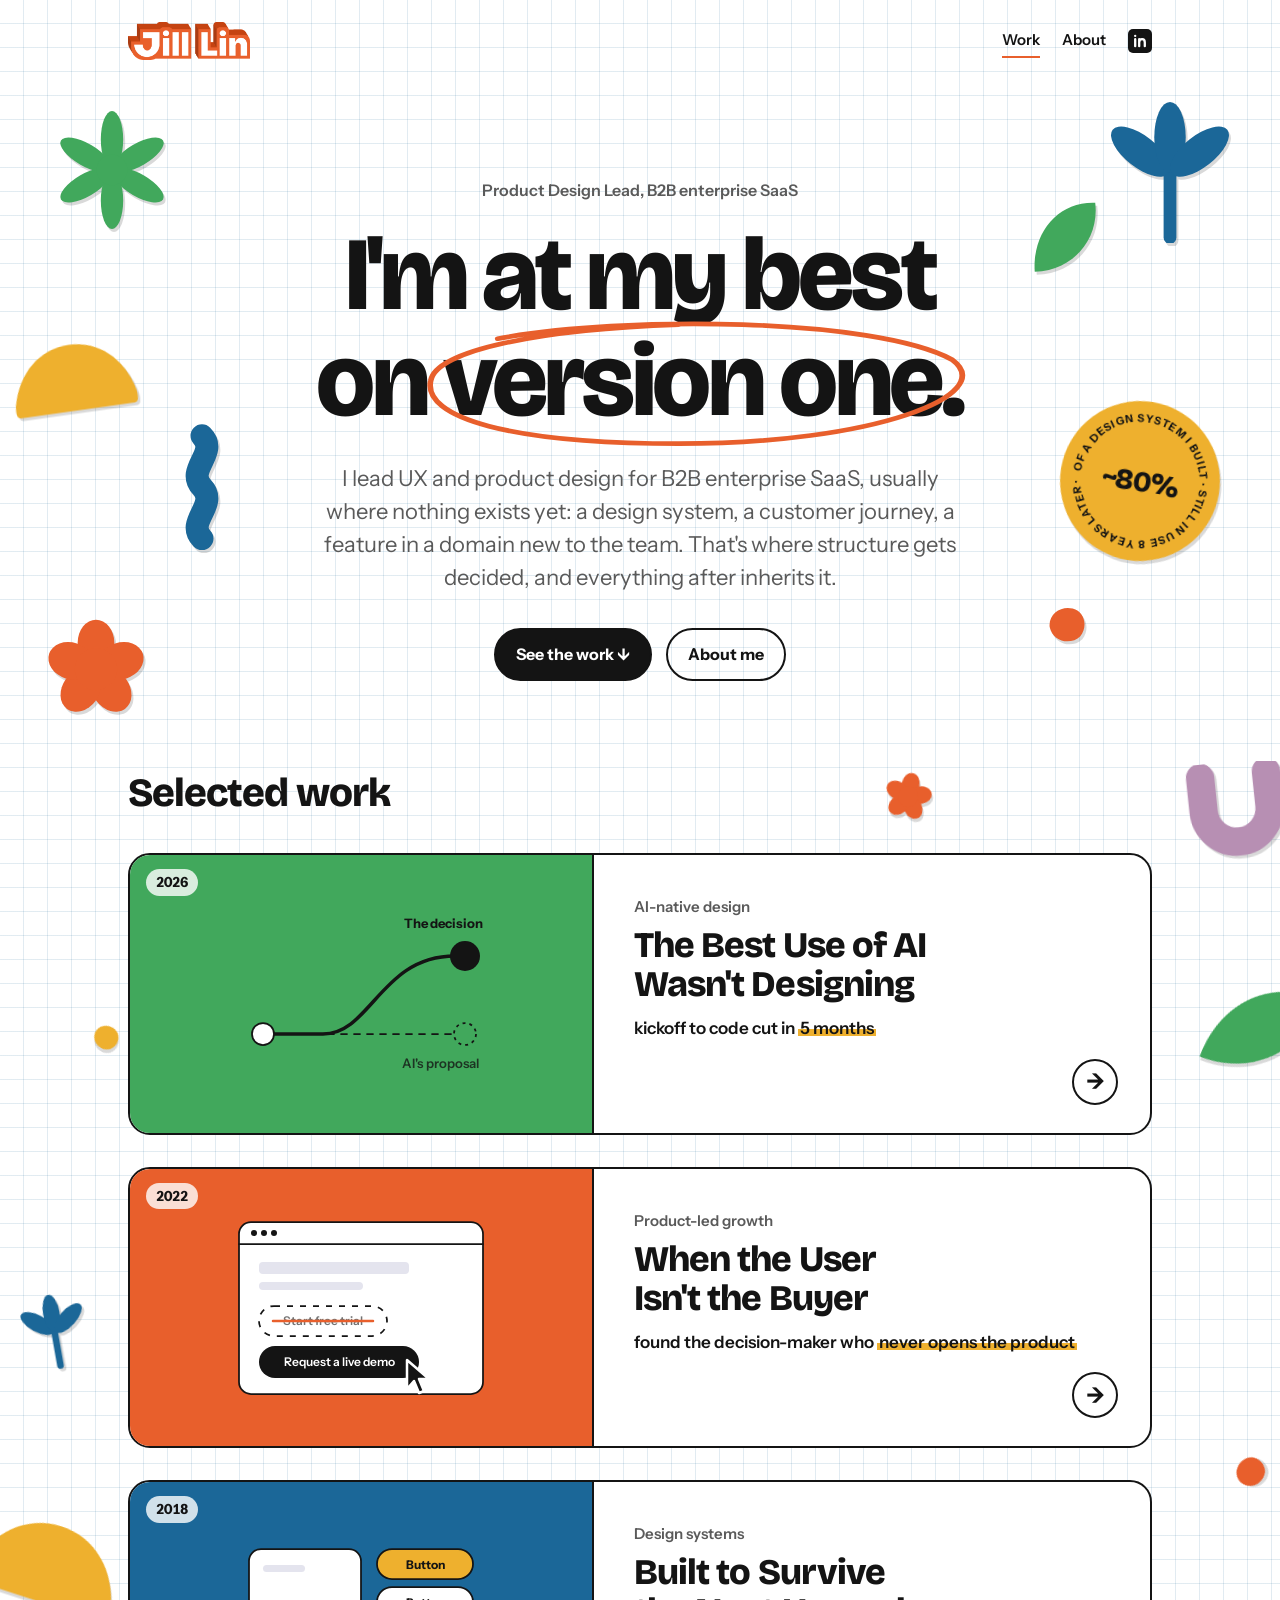
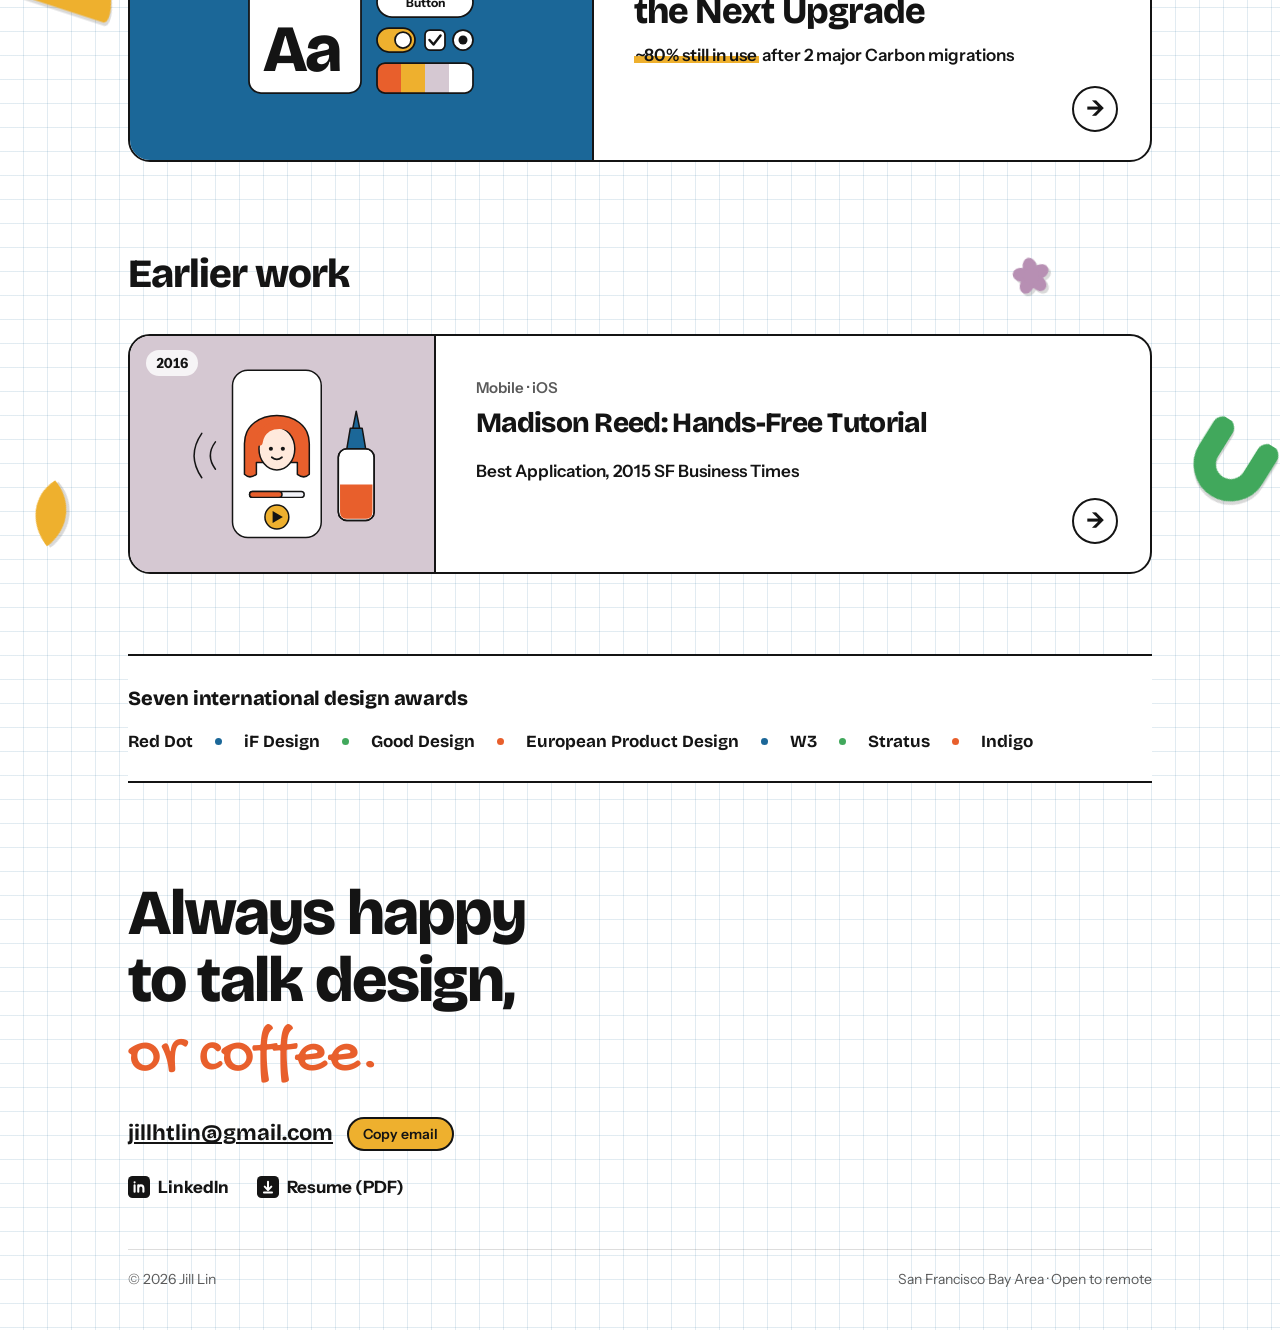
==== commit 8a3e82f5: "Remove the speaker toggle; sounds are always on Drops the nav button, its styles, and the saved mute" ====
--- a/index.html
+++ b/index.html
@@ -1,4 +1,4 @@
 <!doctype html><html lang="en"><head><script async src="https://www.googletagmanager.com/gtag/js?id=G-94MTSWLYVD"></script><script>window.dataLayer=window.dataLayer||[];function gtag(){dataLayer.push(arguments);}gtag("js",new Date());gtag("config","G-94MTSWLYVD");</script><meta charset=utf8><meta name=viewport content="width=device-width,initial-scale=1,viewport-fit=cover"><style>:root{color-scheme:light;box-sizing:border-box;padding-top:env(safe-area-inset-top,0px);padding-bottom:env(safe-area-inset-bottom,0px)}html{scroll-padding-top:env(safe-area-inset-top,0px)}body{margin:0;padding:0;font:14px -apple-system,BlinkMacSystemFont,sans-serif;background:#faf9f5;color:#141413}img{max-width:100%}[hidden]:not([hidden=until-found i]){display:none!important}</style><script type="application/ld+json">{"@context": "https://schema.org", "@type": "Person", "name": "Jill Lin", "jobTitle": "Product Design Lead", "url": "https://byjill.me/", "image": "https://byjill.me/assets/img/about-cutout.webp", "email": "mailto:jillhtlin@gmail.com", "sameAs": ["https://www.linkedin.com/in/jillhtlin"], "worksFor": {"@type": "Organization", "name": "IBM"}, "alumniOf": {"@type": "CollegeOrUniversity", "name": "Academy of Art University"}, "address": {"@type": "PostalAddress", "addressRegion": "CA", "addressLocality": "San Francisco Bay Area", "addressCountry": "US"}, "knowsAbout": ["Product design", "UX design", "Design systems", "Design leadership", "B2B enterprise SaaS", "Product-led growth", "AI-assisted design"]}</script></head><body>
-<title>Jill Lin · Product Design Lead</title><meta name="description" content="I lead UX and product design for B2B enterprise SaaS, and I&#x27;m at my best on version one: the design system that doesn&#x27;t exist yet, the journey nobody owns, the feature in a domain new to everyone."><link rel="canonical" href="https://byjill.me/"><meta property="og:type" content="website"><meta property="og:site_name" content="Jill Lin"><meta property="og:title" content="Jill Lin · Product Design Lead"><meta property="og:description" content="I lead UX and product design for B2B enterprise SaaS, and I&#x27;m at my best on version one: the design system that doesn&#x27;t exist yet, the journey nobody owns, the feature in a domain new to everyone."><meta property="og:url" content="https://byjill.me/"><meta property="og:image" content="https://byjill.me/assets/og.png"><meta property="og:image:width" content="1200"><meta property="og:image:height" content="630"><meta name="twitter:card" content="summary_large_image"><link rel="icon" href="assets/favicon-32.png" sizes="32x32" type="image/png"><link rel="icon" href="assets/favicon-48.png" sizes="48x48" type="image/png"><link rel="apple-touch-icon" href="assets/apple-touch-icon.png"><meta name="theme-color" content="#FFFFFF"><link rel="preconnect" href="https://fonts.googleapis.com"><link rel="preconnect" href="https://fonts.gstatic.com" crossorigin><link rel="stylesheet" href="https://fonts.googleapis.com/css2?family=Bricolage+Grotesque:opsz,wght@12..96,600;12..96,700;12..96,800&family=Gochi+Hand&family=IBM+Plex+Mono:wght@500&family=IBM+Plex+Sans:wght@300;400;600&family=Instrument+Sans:ital,wght@0,400;0,600;0,700;1,400&display=swap"><link rel="stylesheet" href="assets/style.css"><div class="page collage" data-proof="b" data-plg="c" style="--c:var(--pink);--on-c:var(--deep);--qc:#B85C17"><a class="skip" href="#main">Skip to content</a><header class="site-head"><div class="wrap"><a class="logo" href="index.html"><img src="assets/logo.png" alt="Jill Lin" width="120" height="38"></a><nav class="nav" aria-label="Main"><a href="index.html#work" aria-current="page">Work</a><a href="about.html">About</a><a class="li" href="https://www.linkedin.com/in/jillhtlin" target="_blank" rel="noopener" aria-label="LinkedIn" title="LinkedIn"><svg class="li-ic" viewBox="0 0 24 24" aria-hidden="true"><rect width="24" height="24" rx="5" fill="currentColor"/><path d="M7.2 10.2v7M7.2 6.8v.1M11.2 17.2v-7M11.2 13.4c0-2.1 1.3-3.2 2.9-3.2s2.7 1.1 2.7 3.2v3.8" fill="none" stroke="var(--paper)" stroke-width="2.3" stroke-linecap="round"/></svg></a><button class="sound-toggle" type="button" aria-pressed="false" aria-label="Turn sound on" title="Sound off" hidden><svg viewBox="0 0 24 24" aria-hidden="true"><path class="spk" d="M4 9.5h3.2L12 5.5v13l-4.8-4H4z"/><path class="wave" d="M15.5 9a4 4 0 0 1 0 6M18 6.5a7.5 7.5 0 0 1 0 11"/><path class="mute" d="M16 9.5l5 5M21 9.5l-5 5"/></svg></button></nav></div></header><main id="main"><section class="hero"><div class="wrap" style="position:relative"><p class="eyebrow">Product Design Lead, B2B enterprise SaaS</p><h1>I'm at my best on <span class="circled">version one<svg viewBox="0 0 400 120" preserveAspectRatio="none" aria-hidden="true"><path d="M60 22 C150 2 330 4 386 40 C420 70 330 112 190 112 C70 112 6 90 12 58 C16 32 90 14 190 10" pathLength="900"/></svg></span>.</h1><div class="scrap"><p class="lede">I lead UX and product design for B2B enterprise SaaS, usually where nothing exists yet: a design system, a customer journey, a feature in a domain new to the team. That's where structure gets decided, and everything after inherits it.</p></div><div class="hero-cta"><a class="btn primary" href="#work">See the work ↓</a><a class="btn" href="about.html">About me</a></div><div class="proof-b"><svg viewBox="0 0 160 160" role="img" aria-label="About 80% of a design system I built is still in use, 8 years later"><circle cx="80" cy="80" r="78" fill="var(--yellow)"/><defs><path id="ring" d="M80,80 m-58,0 a58,58 0 1,1 116,0 a58,58 0 1,1 -116,0"/></defs><text class="stamp-ring"><textPath href="#ring" textLength="356">OF A DESIGN SYSTEM I BUILT · STILL IN USE 8 YEARS LATER ·</textPath></text><text x="80" y="90" text-anchor="middle" class="stamp-n">~80%</text></svg></div></div><div class="hero-shapes" aria-hidden="true"><svg class="shape p-palm" viewBox="0 0 120 120"><ellipse cx="60" cy="30" rx="11" ry="28" fill="var(--mint)" transform="rotate(0 60 60)"/><ellipse cx="60" cy="30" rx="11" ry="28" fill="var(--mint)" transform="rotate(60 60 60)"/><ellipse cx="60" cy="30" rx="11" ry="28" fill="var(--mint)" transform="rotate(120 60 60)"/><ellipse cx="60" cy="30" rx="11" ry="28" fill="var(--mint)" transform="rotate(180 60 60)"/><ellipse cx="60" cy="30" rx="11" ry="28" fill="var(--mint)" transform="rotate(240 60 60)"/><ellipse cx="60" cy="30" rx="11" ry="28" fill="var(--mint)" transform="rotate(300 60 60)"/><circle cx="60" cy="60" r="15" fill="var(--mint)"/></svg><svg class="shape p-dome" viewBox="0 0 120 70"><path d="M6 66 C2 66 2 60 3 54 C10 24 32 4 60 4 C88 4 110 24 117 54 C118 60 118 66 114 66 Z" fill="var(--yellow)"/></svg><svg class="shape p-squig" viewBox="0 0 60 170"><path d="M30 18 C52 40 8 62 30 85 C52 108 8 130 30 152" fill="none" stroke="var(--cobalt)" stroke-width="30" stroke-linecap="round"/></svg><svg class="shape p-flower" viewBox="0 0 120 120"><ellipse cx="60" cy="33" rx="19" ry="24" fill="var(--pink)" transform="rotate(0 60 60)"/><ellipse cx="60" cy="33" rx="19" ry="24" fill="var(--pink)" transform="rotate(72 60 60)"/><ellipse cx="60" cy="33" rx="19" ry="24" fill="var(--pink)" transform="rotate(144 60 60)"/><ellipse cx="60" cy="33" rx="19" ry="24" fill="var(--pink)" transform="rotate(216 60 60)"/><ellipse cx="60" cy="33" rx="19" ry="24" fill="var(--pink)" transform="rotate(288 60 60)"/><circle cx="60" cy="60" r="22" fill="var(--pink)"/></svg><svg class="shape p-sprout" viewBox="0 0 120 150"><path d="M60 144 V74" fill="none" stroke="var(--cobalt)" stroke-width="13" stroke-linecap="round"/><ellipse cx="60" cy="42" rx="16" ry="36" fill="var(--cobalt)" transform="rotate(-52 60 80)"/><ellipse cx="60" cy="42" rx="16" ry="36" fill="var(--cobalt)" transform="rotate(0 60 80)"/><ellipse cx="60" cy="42" rx="16" ry="36" fill="var(--cobalt)" transform="rotate(52 60 80)"/></svg><svg class="shape p-leaf" viewBox="0 0 100 110"><path d="M8 104 C4 50 40 6 92 8 C98 58 62 102 8 104 Z" fill="var(--orange)"/></svg><svg class="shape p-peb" viewBox="0 0 60 54"><path d="M10 30 C8 12 26 2 40 6 C56 10 60 30 50 42 C38 54 14 50 10 30 Z" fill="var(--pink)"/></svg></div></section><section class="sec" id="work" style="padding-top:0"><div class="side-shapes" aria-hidden="true"><svg class="shape" style="left:calc(50% + 548 * var(--k));top:0%;width:calc(104 * var(--k));transform:rotate(-6deg)" viewBox="0 0 110 100"><path d="M20 14 V50 A35 35 0 0 0 90 50 V14" fill="none" stroke="var(--blush)" stroke-width="30" stroke-linecap="round"/></svg><svg class="shape" style="left:calc(50% + -556 * var(--k));top:24%;width:calc(32 * var(--k));transform:rotate(30deg)" viewBox="0 0 60 54"><path d="M10 30 C8 12 26 2 40 6 C56 10 60 30 50 42 C38 54 14 50 10 30 Z" fill="var(--yellow)"/></svg><svg class="shape" style="left:calc(50% + 236 * var(--k));top:0.6%;width:calc(56 * var(--k));transform:rotate(12deg)" viewBox="0 0 120 120"><ellipse cx="60" cy="33" rx="19" ry="24" fill="var(--pink)" transform="rotate(0 60 60)"/><ellipse cx="60" cy="33" rx="19" ry="24" fill="var(--pink)" transform="rotate(72 60 60)"/><ellipse cx="60" cy="33" rx="19" ry="24" fill="var(--pink)" transform="rotate(144 60 60)"/><ellipse cx="60" cy="33" rx="19" ry="24" fill="var(--pink)" transform="rotate(216 60 60)"/><ellipse cx="60" cy="33" rx="19" ry="24" fill="var(--pink)" transform="rotate(288 60 60)"/><circle cx="60" cy="60" r="22" fill="var(--pink)"/></svg><svg class="shape" style="left:calc(50% + 552 * var(--k));top:19%;width:calc(104 * var(--k));transform:rotate(24deg)" viewBox="0 0 100 110"><path d="M8 104 C4 50 40 6 92 8 C98 58 62 102 8 104 Z" fill="var(--orange)"/></svg><svg class="shape" style="left:calc(50% + -612 * var(--k));top:49%;width:calc(62 * var(--k));transform:rotate(-10deg)" viewBox="0 0 120 150"><path d="M60 144 V74" fill="none" stroke="var(--cobalt)" stroke-width="13" stroke-linecap="round"/><ellipse cx="60" cy="42" rx="16" ry="36" fill="var(--cobalt)" transform="rotate(-52 60 80)"/><ellipse cx="60" cy="42" rx="16" ry="36" fill="var(--cobalt)" transform="rotate(0 60 80)"/><ellipse cx="60" cy="42" rx="16" ry="36" fill="var(--cobalt)" transform="rotate(52 60 80)"/></svg><svg class="shape" style="left:calc(50% + -676 * var(--k));top:70%;width:calc(152 * var(--k));transform:rotate(18deg)" viewBox="0 0 120 70"><path d="M6 66 C2 66 2 60 3 54 C10 24 32 4 60 4 C88 4 110 24 117 54 C118 60 118 66 114 66 Z" fill="var(--yellow)"/></svg><svg class="shape" style="left:calc(50% + 598 * var(--k));top:64%;width:calc(38 * var(--k));transform:rotate(-40deg)" viewBox="0 0 60 54"><path d="M10 30 C8 12 26 2 40 6 C56 10 60 30 50 42 C38 54 14 50 10 30 Z" fill="var(--pink)"/></svg></div><div class="wrap"><div class="sec-head"><h2 class="label">Selected work</h2></div><div class="projects"><div class="cutouts work" aria-hidden="true"><svg class="cut" style="left:-46px;top:9%;width:120px" viewBox="0 0 130 110" aria-hidden="true"><path d="M60 20 L70 45 L100 30 L85 55 L125 62 L85 72 L100 100 L68 82 L55 108 L50 80 L15 92 L38 66 L4 50 L42 48 L30 16 Z" fill="var(--yellow)"/></svg><svg class="cut" style="right:-40px;top:40%;width:110px" viewBox="0 0 110 110" aria-hidden="true"><circle cx="55" cy="55" r="52" fill="var(--mint)"/></svg><svg class="cut" style="left:-30px;bottom:6%;width:150px" viewBox="0 0 150 90" aria-hidden="true"><path d="M4 60 C30 10 90 0 146 30 L130 60 C100 40 60 44 30 86 Z" fill="var(--cobalt)"/></svg></div><a class="card" href="work/designing-ahead.html" style="--c:var(--orange)"><div class="art"><svg viewBox="0 0 300 220" aria-hidden="true"><path d="M52,150 L250,150" class="d-s d-dash"/><path d="M52,150 L112,150 C160,150 170,72 244,72" class="d-s a-draw" pathLength="100" style="stroke-width:3.5"/><circle cx="52" cy="150" r="11" fill="var(--white)" class="d-box"/><circle cx="254" cy="150" r="11" fill="var(--orange)" class="d-box d-dash" style="stroke-dasharray:3 4"/><circle cx="254" cy="72" r="15" fill="var(--deep)" class="a-pop"/><text x="268" y="184" class="art-cap" text-anchor="end">AI's proposal</text><text x="272" y="44" class="art-cap art-cap-b" text-anchor="end">The decision</text></svg><span class="yr">2026</span></div><div class="txt"><p class="topic">AI-native design</p><h3>The Best Use of AI Wasn&#x27;t Designing</h3><p class="proof">kickoff to code cut in <mark>5 months</mark></p><span class="go-arrow" aria-hidden="true">→</span></div></a><a class="card" href="work/growth.html" style="--c:var(--pink)"><div class="art"><svg class="plg plg-c" viewBox="0 0 300 220" aria-hidden="true"><rect x="28" y="24" width="244" height="172" rx="12" fill="var(--white)" class="d-box"/><path d="M28 46 L272 46" class="d-s"/><circle cx="43" cy="35" r="3" fill="var(--deep)"/><circle cx="53" cy="35" r="3" fill="var(--deep)"/><circle cx="63" cy="35" r="3" fill="var(--deep)"/><rect x="48" y="64" width="150" height="12" rx="4" fill="#E4E4EE"/><rect x="48" y="84" width="104" height="8" rx="4" fill="#E4E4EE"/><rect x="48" y="108" width="128" height="30" rx="15" fill="none" class="d-box d-dash"/><text x="112" y="127" text-anchor="middle" class="art-btn" style="opacity:.6">Start free trial</text><path d="M62,123 L162,123" class="d-s" style="stroke:var(--pop, var(--pink));stroke-width:2.5"/><g class="a-press"><rect x="48" y="148" width="160" height="32" rx="16" fill="var(--deep)"/><text x="128" y="168" text-anchor="middle" class="art-btn" style="fill:var(--white)">Request a live demo</text></g><g class="a-cur"><path d="M0 0 L0 29 L7 21 L12 33 L17 31 L12 19 L22 19 Z" transform="translate(196 162)" fill="var(--deep)" style="stroke:var(--white);stroke-width:2.5;stroke-linejoin:round"/></g></svg><span class="yr">2022</span></div><div class="txt"><p class="topic">Product-led growth</p><h3>When the User Isn&#x27;t the Buyer</h3><p class="proof">found the decision-maker who <mark>never opens the product</mark></p><span class="go-arrow" aria-hidden="true">→</span></div></a><a class="card" href="work/design-system.html" style="--c:var(--cobalt)"><div class="art"><svg viewBox="0 0 300 220" aria-hidden="true"><rect x="38" y="38" width="112" height="144" rx="12" fill="var(--white)" class="d-box"/><rect x="52" y="54" width="42" height="7" rx="3.5" fill="#E4E4EE"/><text x="52" y="160" class="art-big" style="font-size:66px;letter-spacing:-.04em">Aa</text><rect x="166" y="38" width="96" height="30" rx="15" fill="var(--yellow)" class="d-box"/><text x="214.0" y="57.5" text-anchor="middle" class="art-btn" style="font-weight:700">Button</text><rect x="166" y="76" width="96" height="30" rx="15" fill="var(--white)" class="d-box"/><text x="214.0" y="95.5" text-anchor="middle" class="art-btn" style="font-weight:700">Button</text><rect x="166" y="117" width="38" height="24" rx="12" fill="var(--yellow)" class="d-box"/><circle cx="192" cy="129" r="8" fill="var(--white)" class="d-box a-knob"/><rect x="214" y="119" width="20" height="20" rx="5" fill="var(--white)" class="d-box"/><path d="M218.5,129 L222.5,133.5 L229.5,124.5" class="d-s a-draw" pathLength="100" style="stroke-width:2.5"/><circle cx="252" cy="129" r="10" fill="var(--white)" class="d-box"/><circle cx="252" cy="129" r="4.5" fill="var(--deep)" class="a-pop"/><clipPath id="pal"><rect x="166" y="152" width="96" height="30" rx="8"/></clipPath><g clip-path="url(#pal)"><rect x="166.0" y="152" width="24.5" height="30" fill="var(--pink)"/><rect x="190.0" y="152" width="24.5" height="30" fill="var(--yellow)"/><rect x="214.0" y="152" width="24.5" height="30" fill="var(--blush)"/><rect x="238.0" y="152" width="24.5" height="30" fill="var(--white)"/></g><rect x="166" y="152" width="96" height="30" rx="8" fill="none" class="d-box"/></svg><span class="yr">2018</span></div><div class="txt"><p class="topic">Design systems</p><h3>Built to Survive the Next Upgrade</h3><p class="proof"><mark>~80% still in use</mark> after 2 major Carbon migrations</p><span class="go-arrow" aria-hidden="true">→</span></div></a></div></div></section><section class="sec" style="padding-top:0"><div class="side-shapes" aria-hidden="true"><svg class="shape" style="left:calc(50% + 372 * var(--k));top:3%;width:calc(44 * var(--k));transform:rotate(-10deg)" viewBox="0 0 120 120"><ellipse cx="60" cy="33" rx="19" ry="24" fill="var(--blush)" transform="rotate(0 60 60)"/><ellipse cx="60" cy="33" rx="19" ry="24" fill="var(--blush)" transform="rotate(72 60 60)"/><ellipse cx="60" cy="33" rx="19" ry="24" fill="var(--blush)" transform="rotate(144 60 60)"/><ellipse cx="60" cy="33" rx="19" ry="24" fill="var(--blush)" transform="rotate(216 60 60)"/><ellipse cx="60" cy="33" rx="19" ry="24" fill="var(--blush)" transform="rotate(288 60 60)"/><circle cx="60" cy="60" r="22" fill="var(--blush)"/></svg><svg class="shape" style="left:calc(50% + 536 * var(--k));top:44%;width:calc(82 * var(--k));transform:rotate(32deg)" viewBox="0 0 110 100"><path d="M20 14 V50 A35 35 0 0 0 90 50 V14" fill="none" stroke="var(--orange)" stroke-width="30" stroke-linecap="round"/></svg><svg class="shape" style="left:calc(50% + -604 * var(--k));top:58%;width:calc(52 * var(--k));transform:rotate(-34deg)" viewBox="0 0 100 110"><path d="M8 104 C4 50 40 6 92 8 C98 58 62 102 8 104 Z" fill="var(--yellow)"/></svg></div><div class="wrap"><div class="sec-head"><h2 class="label alt">Earlier work</h2></div><div class="projects"><a class="card small" href="work/madison-reed.html" style="--c:var(--blush)"><div class="art"><svg viewBox="0 0 300 220" aria-hidden="true"><g><g><rect x="92" y="12" width="104" height="196" rx="18" fill="var(--white)" class="d-box"/><path d="M106 134 V98 C106 54 182 54 182 98 V134 Q176 140 168 134 V120 H120 V134 Q112 140 106 134 Z" fill="var(--pink)" class="d-box"/><ellipse cx="144" cy="104" rx="21" ry="25" fill="#FFE9DC" class="d-box"/><path d="M123 96 C126 76 150 70 166 84" class="d-s" style="stroke:var(--pink);stroke-width:9"/><circle cx="137" cy="104" r="2.4" fill="var(--deep)"/><circle cx="151" cy="104" r="2.4" fill="var(--deep)"/><path d="M138 114 Q144 119 150 114" class="d-s" style="stroke-width:2"/><path d="M116 64 Q124 58 132 62" class="d-s" style="stroke:var(--white);stroke-width:4;opacity:.9"/><rect x="112" y="154" width="64" height="7" rx="3.5" fill="var(--paper-2)" class="d-box"/><rect x="112" y="154" width="38" height="7" rx="3.5" fill="var(--pink)" class="d-box a-prog"/><circle cx="144" cy="184" r="14" fill="var(--yellow)" class="d-box"/><path d="M139 177 L151 184 L139 191 Z" fill="var(--deep)"/><path d="M226 104 L230 80 L244 80 L248 104 Z" fill="var(--cobalt)" class="d-box"/><path d="M233 80 L237 60 L241 80 Z" fill="var(--cobalt)" class="d-box"/><rect x="216" y="104" width="42" height="84" rx="10" fill="var(--white)" class="d-box"/><path d="M218 146 L256 146 L256 178 Q256 186 248 186 L226 186 Q218 186 218 178 Z" fill="var(--pink)"/><rect x="216" y="104" width="42" height="84" rx="10" fill="none" class="d-box"/><path d="M72 96 Q60 112 72 128" class="d-s a-wave"/><path d="M56 86 Q38 112 56 138" class="d-s a-wave a-wave2"/></g></g></svg><span class="yr">2016</span></div><div class="txt"><p class="topic">Mobile · iOS</p><h3>Madison Reed: Hands-Free Tutorial</h3><p class="proof">Best Application, 2015 SF Business Times</p><span class="go-arrow" aria-hidden="true">→</span></div></a></div></div></section><div class="wrap"><div class="awards"><span class="lbl">Seven international design awards</span><ul><li>Red Dot</li><li>iF Design</li><li>Good Design</li><li>European Product Design</li><li>W3</li><li>Stratus</li><li>Indigo</li></ul></div></div></main><footer class="site-foot" id="contact"><div class="wrap"><p class="big">Always happy to talk design, <span class="hand">or coffee.</span></p><div class="contact"><a class="email" href="mailto:jillhtlin@gmail.com">jillhtlin@gmail.com</a><button class="copy" type="button" data-copy="jillhtlin@gmail.com">Copy email</button></div><div class="foot-links"><a class="li" href="https://www.linkedin.com/in/jillhtlin" target="_blank" rel="noopener"><svg class="li-ic" viewBox="0 0 24 24" aria-hidden="true"><rect width="24" height="24" rx="5" fill="currentColor"/><path d="M7.2 10.2v7M7.2 6.8v.1M11.2 17.2v-7M11.2 13.4c0-2.1 1.3-3.2 2.9-3.2s2.7 1.1 2.7 3.2v3.8" fill="none" stroke="var(--paper)" stroke-width="2.3" stroke-linecap="round"/></svg>LinkedIn</a><a class="li" href="assets/Jill-Lin-Resume.pdf" download="Jill-Lin-Resume.pdf"><svg class="li-ic" viewBox="0 0 24 24" aria-hidden="true"><rect width="24" height="24" rx="5" fill="currentColor"/><path d="M12 6.4v8.4M8.4 11.6l3.6 3.6 3.6-3.6M7.6 18h8.8" fill="none" stroke="var(--paper)" stroke-width="2.2" stroke-linecap="round" stroke-linejoin="round"/></svg>Resume (PDF)</a></div><div class="fine"><span>© 2026 Jill Lin</span><span>San Francisco Bay Area · Open to remote</span></div></div></footer><script>document.querySelectorAll("[data-copy]").forEach(function(b){b.addEventListener("click",function(){var t=b.getAttribute("data-copy"),done=function(){b.textContent="Copied";setTimeout(function(){b.textContent="Copy email"},1600)};try{navigator.clipboard.writeText(t).then(done,function(){sel()})}catch(e){sel()}function sel(){var r=document.createRange(),e=document.querySelector(".email");r.selectNodeContents(e);var s=getSelection();s.removeAllRanges();s.addRange(r);b.textContent="Selected"}})});</script><script src="assets/sound.js" defer></script></div>
+<title>Jill Lin · Product Design Lead</title><meta name="description" content="I lead UX and product design for B2B enterprise SaaS, and I&#x27;m at my best on version one: the design system that doesn&#x27;t exist yet, the journey nobody owns, the feature in a domain new to everyone."><link rel="canonical" href="https://byjill.me/"><meta property="og:type" content="website"><meta property="og:site_name" content="Jill Lin"><meta property="og:title" content="Jill Lin · Product Design Lead"><meta property="og:description" content="I lead UX and product design for B2B enterprise SaaS, and I&#x27;m at my best on version one: the design system that doesn&#x27;t exist yet, the journey nobody owns, the feature in a domain new to everyone."><meta property="og:url" content="https://byjill.me/"><meta property="og:image" content="https://byjill.me/assets/og.png"><meta property="og:image:width" content="1200"><meta property="og:image:height" content="630"><meta name="twitter:card" content="summary_large_image"><link rel="icon" href="assets/favicon-32.png" sizes="32x32" type="image/png"><link rel="icon" href="assets/favicon-48.png" sizes="48x48" type="image/png"><link rel="apple-touch-icon" href="assets/apple-touch-icon.png"><meta name="theme-color" content="#FFFFFF"><link rel="preconnect" href="https://fonts.googleapis.com"><link rel="preconnect" href="https://fonts.gstatic.com" crossorigin><link rel="stylesheet" href="https://fonts.googleapis.com/css2?family=Bricolage+Grotesque:opsz,wght@12..96,600;12..96,700;12..96,800&family=Gochi+Hand&family=IBM+Plex+Mono:wght@500&family=IBM+Plex+Sans:wght@300;400;600&family=Instrument+Sans:ital,wght@0,400;0,600;0,700;1,400&display=swap"><link rel="stylesheet" href="assets/style.css?v=20261020b"><div class="page collage" data-proof="b" data-plg="c" style="--c:var(--pink);--on-c:var(--deep);--qc:#B85C17"><a class="skip" href="#main">Skip to content</a><header class="site-head"><div class="wrap"><a class="logo" href="index.html"><img src="assets/logo.png" alt="Jill Lin" width="120" height="38"></a><nav class="nav" aria-label="Main"><a href="index.html#work" aria-current="page">Work</a><a href="about.html">About</a><a class="li" href="https://www.linkedin.com/in/jillhtlin" target="_blank" rel="noopener" aria-label="LinkedIn" title="LinkedIn"><svg class="li-ic" viewBox="0 0 24 24" aria-hidden="true"><rect width="24" height="24" rx="5" fill="currentColor"/><path d="M7.2 10.2v7M7.2 6.8v.1M11.2 17.2v-7M11.2 13.4c0-2.1 1.3-3.2 2.9-3.2s2.7 1.1 2.7 3.2v3.8" fill="none" stroke="var(--paper)" stroke-width="2.3" stroke-linecap="round"/></svg></a></nav></div></header><main id="main"><section class="hero"><div class="wrap" style="position:relative"><p class="eyebrow">Product Design Lead, B2B enterprise SaaS</p><h1>I'm at my best on <span class="circled">version one<svg viewBox="0 0 400 120" preserveAspectRatio="none" aria-hidden="true"><path d="M60 22 C150 2 330 4 386 40 C420 70 330 112 190 112 C70 112 6 90 12 58 C16 32 90 14 190 10" pathLength="900"/></svg></span>.</h1><div class="scrap"><p class="lede">I lead UX and product design for B2B enterprise SaaS, usually where nothing exists yet: a design system, a customer journey, a feature in a domain new to the team. That's where structure gets decided, and everything after inherits it.</p></div><div class="hero-cta"><a class="btn primary" href="#work">See the work ↓</a><a class="btn" href="about.html">About me</a></div><div class="proof-b"><svg viewBox="0 0 160 160" role="img" aria-label="About 80% of a design system I built is still in use, 8 years later"><circle cx="80" cy="80" r="78" fill="var(--yellow)"/><defs><path id="ring" d="M80,80 m-58,0 a58,58 0 1,1 116,0 a58,58 0 1,1 -116,0"/></defs><text class="stamp-ring"><textPath href="#ring" textLength="356">OF A DESIGN SYSTEM I BUILT · STILL IN USE 8 YEARS LATER ·</textPath></text><text x="80" y="90" text-anchor="middle" class="stamp-n">~80%</text></svg></div></div><div class="hero-shapes" aria-hidden="true"><svg class="shape p-palm" viewBox="0 0 120 120"><ellipse cx="60" cy="30" rx="11" ry="28" fill="var(--mint)" transform="rotate(0 60 60)"/><ellipse cx="60" cy="30" rx="11" ry="28" fill="var(--mint)" transform="rotate(60 60 60)"/><ellipse cx="60" cy="30" rx="11" ry="28" fill="var(--mint)" transform="rotate(120 60 60)"/><ellipse cx="60" cy="30" rx="11" ry="28" fill="var(--mint)" transform="rotate(180 60 60)"/><ellipse cx="60" cy="30" rx="11" ry="28" fill="var(--mint)" transform="rotate(240 60 60)"/><ellipse cx="60" cy="30" rx="11" ry="28" fill="var(--mint)" transform="rotate(300 60 60)"/><circle cx="60" cy="60" r="15" fill="var(--mint)"/></svg><svg class="shape p-dome" viewBox="0 0 120 70"><path d="M6 66 C2 66 2 60 3 54 C10 24 32 4 60 4 C88 4 110 24 117 54 C118 60 118 66 114 66 Z" fill="var(--yellow)"/></svg><svg class="shape p-squig" viewBox="0 0 60 170"><path d="M30 18 C52 40 8 62 30 85 C52 108 8 130 30 152" fill="none" stroke="var(--cobalt)" stroke-width="30" stroke-linecap="round"/></svg><svg class="shape p-flower" viewBox="0 0 120 120"><ellipse cx="60" cy="33" rx="19" ry="24" fill="var(--pink)" transform="rotate(0 60 60)"/><ellipse cx="60" cy="33" rx="19" ry="24" fill="var(--pink)" transform="rotate(72 60 60)"/><ellipse cx="60" cy="33" rx="19" ry="24" fill="var(--pink)" transform="rotate(144 60 60)"/><ellipse cx="60" cy="33" rx="19" ry="24" fill="var(--pink)" transform="rotate(216 60 60)"/><ellipse cx="60" cy="33" rx="19" ry="24" fill="var(--pink)" transform="rotate(288 60 60)"/><circle cx="60" cy="60" r="22" fill="var(--pink)"/></svg><svg class="shape p-sprout" viewBox="0 0 120 150"><path d="M60 144 V74" fill="none" stroke="var(--cobalt)" stroke-width="13" stroke-linecap="round"/><ellipse cx="60" cy="42" rx="16" ry="36" fill="var(--cobalt)" transform="rotate(-52 60 80)"/><ellipse cx="60" cy="42" rx="16" ry="36" fill="var(--cobalt)" transform="rotate(0 60 80)"/><ellipse cx="60" cy="42" rx="16" ry="36" fill="var(--cobalt)" transform="rotate(52 60 80)"/></svg><svg class="shape p-leaf" viewBox="0 0 100 110"><path d="M8 104 C4 50 40 6 92 8 C98 58 62 102 8 104 Z" fill="var(--orange)"/></svg><svg class="shape p-peb" viewBox="0 0 60 54"><path d="M10 30 C8 12 26 2 40 6 C56 10 60 30 50 42 C38 54 14 50 10 30 Z" fill="var(--pink)"/></svg></div></section><section class="sec" id="work" style="padding-top:0"><div class="side-shapes" aria-hidden="true"><svg class="shape" style="left:calc(50% + 548 * var(--k));top:0%;width:calc(104 * var(--k));transform:rotate(-6deg)" viewBox="0 0 110 100"><path d="M20 14 V50 A35 35 0 0 0 90 50 V14" fill="none" stroke="var(--blush)" stroke-width="30" stroke-linecap="round"/></svg><svg class="shape" style="left:calc(50% + -556 * var(--k));top:24%;width:calc(32 * var(--k));transform:rotate(30deg)" viewBox="0 0 60 54"><path d="M10 30 C8 12 26 2 40 6 C56 10 60 30 50 42 C38 54 14 50 10 30 Z" fill="var(--yellow)"/></svg><svg class="shape" style="left:calc(50% + 236 * var(--k));top:0.6%;width:calc(56 * var(--k));transform:rotate(12deg)" viewBox="0 0 120 120"><ellipse cx="60" cy="33" rx="19" ry="24" fill="var(--pink)" transform="rotate(0 60 60)"/><ellipse cx="60" cy="33" rx="19" ry="24" fill="var(--pink)" transform="rotate(72 60 60)"/><ellipse cx="60" cy="33" rx="19" ry="24" fill="var(--pink)" transform="rotate(144 60 60)"/><ellipse cx="60" cy="33" rx="19" ry="24" fill="var(--pink)" transform="rotate(216 60 60)"/><ellipse cx="60" cy="33" rx="19" ry="24" fill="var(--pink)" transform="rotate(288 60 60)"/><circle cx="60" cy="60" r="22" fill="var(--pink)"/></svg><svg class="shape" style="left:calc(50% + 552 * var(--k));top:19%;width:calc(104 * var(--k));transform:rotate(24deg)" viewBox="0 0 100 110"><path d="M8 104 C4 50 40 6 92 8 C98 58 62 102 8 104 Z" fill="var(--orange)"/></svg><svg class="shape" style="left:calc(50% + -612 * var(--k));top:49%;width:calc(62 * var(--k));transform:rotate(-10deg)" viewBox="0 0 120 150"><path d="M60 144 V74" fill="none" stroke="var(--cobalt)" stroke-width="13" stroke-linecap="round"/><ellipse cx="60" cy="42" rx="16" ry="36" fill="var(--cobalt)" transform="rotate(-52 60 80)"/><ellipse cx="60" cy="42" rx="16" ry="36" fill="var(--cobalt)" transform="rotate(0 60 80)"/><ellipse cx="60" cy="42" rx="16" ry="36" fill="var(--cobalt)" transform="rotate(52 60 80)"/></svg><svg class="shape" style="left:calc(50% + -676 * var(--k));top:70%;width:calc(152 * var(--k));transform:rotate(18deg)" viewBox="0 0 120 70"><path d="M6 66 C2 66 2 60 3 54 C10 24 32 4 60 4 C88 4 110 24 117 54 C118 60 118 66 114 66 Z" fill="var(--yellow)"/></svg><svg class="shape" style="left:calc(50% + 598 * var(--k));top:64%;width:calc(38 * var(--k));transform:rotate(-40deg)" viewBox="0 0 60 54"><path d="M10 30 C8 12 26 2 40 6 C56 10 60 30 50 42 C38 54 14 50 10 30 Z" fill="var(--pink)"/></svg></div><div class="wrap"><div class="sec-head"><h2 class="label">Selected work</h2></div><div class="projects"><div class="cutouts work" aria-hidden="true"><svg class="cut" style="left:-46px;top:9%;width:120px" viewBox="0 0 130 110" aria-hidden="true"><path d="M60 20 L70 45 L100 30 L85 55 L125 62 L85 72 L100 100 L68 82 L55 108 L50 80 L15 92 L38 66 L4 50 L42 48 L30 16 Z" fill="var(--yellow)"/></svg><svg class="cut" style="right:-40px;top:40%;width:110px" viewBox="0 0 110 110" aria-hidden="true"><circle cx="55" cy="55" r="52" fill="var(--mint)"/></svg><svg class="cut" style="left:-30px;bottom:6%;width:150px" viewBox="0 0 150 90" aria-hidden="true"><path d="M4 60 C30 10 90 0 146 30 L130 60 C100 40 60 44 30 86 Z" fill="var(--cobalt)"/></svg></div><a class="card" href="work/designing-ahead.html" style="--c:var(--orange)"><div class="art"><svg viewBox="0 0 300 220" aria-hidden="true"><path d="M52,150 L250,150" class="d-s d-dash"/><path d="M52,150 L112,150 C160,150 170,72 244,72" class="d-s a-draw" pathLength="100" style="stroke-width:3.5"/><circle cx="52" cy="150" r="11" fill="var(--white)" class="d-box"/><circle cx="254" cy="150" r="11" fill="var(--orange)" class="d-box d-dash" style="stroke-dasharray:3 4"/><circle cx="254" cy="72" r="15" fill="var(--deep)" class="a-pop"/><text x="268" y="184" class="art-cap" text-anchor="end">AI's proposal</text><text x="272" y="44" class="art-cap art-cap-b" text-anchor="end">The decision</text></svg><span class="yr">2026</span></div><div class="txt"><p class="topic">AI-native design</p><h3>The Best Use of AI Wasn&#x27;t Designing</h3><p class="proof">kickoff to code cut in <mark>5 months</mark></p><span class="go-arrow" aria-hidden="true">→</span></div></a><a class="card" href="work/growth.html" style="--c:var(--pink)"><div class="art"><svg class="plg plg-c" viewBox="0 0 300 220" aria-hidden="true"><rect x="28" y="24" width="244" height="172" rx="12" fill="var(--white)" class="d-box"/><path d="M28 46 L272 46" class="d-s"/><circle cx="43" cy="35" r="3" fill="var(--deep)"/><circle cx="53" cy="35" r="3" fill="var(--deep)"/><circle cx="63" cy="35" r="3" fill="var(--deep)"/><rect x="48" y="64" width="150" height="12" rx="4" fill="#E4E4EE"/><rect x="48" y="84" width="104" height="8" rx="4" fill="#E4E4EE"/><rect x="48" y="108" width="128" height="30" rx="15" fill="none" class="d-box d-dash"/><text x="112" y="127" text-anchor="middle" class="art-btn" style="opacity:.6">Start free trial</text><path d="M62,123 L162,123" class="d-s" style="stroke:var(--pop, var(--pink));stroke-width:2.5"/><g class="a-press"><rect x="48" y="148" width="160" height="32" rx="16" fill="var(--deep)"/><text x="128" y="168" text-anchor="middle" class="art-btn" style="fill:var(--white)">Request a live demo</text></g><g class="a-cur"><path d="M0 0 L0 29 L7 21 L12 33 L17 31 L12 19 L22 19 Z" transform="translate(196 162)" fill="var(--deep)" style="stroke:var(--white);stroke-width:2.5;stroke-linejoin:round"/></g></svg><span class="yr">2022</span></div><div class="txt"><p class="topic">Product-led growth</p><h3>When the User Isn&#x27;t the Buyer</h3><p class="proof">found the decision-maker who <mark>never opens the product</mark></p><span class="go-arrow" aria-hidden="true">→</span></div></a><a class="card" href="work/design-system.html" style="--c:var(--cobalt)"><div class="art"><svg viewBox="0 0 300 220" aria-hidden="true"><rect x="38" y="38" width="112" height="144" rx="12" fill="var(--white)" class="d-box"/><rect x="52" y="54" width="42" height="7" rx="3.5" fill="#E4E4EE"/><text x="52" y="160" class="art-big" style="font-size:66px;letter-spacing:-.04em">Aa</text><rect x="166" y="38" width="96" height="30" rx="15" fill="var(--yellow)" class="d-box"/><text x="214.0" y="57.5" text-anchor="middle" class="art-btn" style="font-weight:700">Button</text><rect x="166" y="76" width="96" height="30" rx="15" fill="var(--white)" class="d-box"/><text x="214.0" y="95.5" text-anchor="middle" class="art-btn" style="font-weight:700">Button</text><rect x="166" y="117" width="38" height="24" rx="12" fill="var(--yellow)" class="d-box"/><circle cx="192" cy="129" r="8" fill="var(--white)" class="d-box a-knob"/><rect x="214" y="119" width="20" height="20" rx="5" fill="var(--white)" class="d-box"/><path d="M218.5,129 L222.5,133.5 L229.5,124.5" class="d-s a-draw" pathLength="100" style="stroke-width:2.5"/><circle cx="252" cy="129" r="10" fill="var(--white)" class="d-box"/><circle cx="252" cy="129" r="4.5" fill="var(--deep)" class="a-pop"/><clipPath id="pal"><rect x="166" y="152" width="96" height="30" rx="8"/></clipPath><g clip-path="url(#pal)"><rect x="166.0" y="152" width="24.5" height="30" fill="var(--pink)"/><rect x="190.0" y="152" width="24.5" height="30" fill="var(--yellow)"/><rect x="214.0" y="152" width="24.5" height="30" fill="var(--blush)"/><rect x="238.0" y="152" width="24.5" height="30" fill="var(--white)"/></g><rect x="166" y="152" width="96" height="30" rx="8" fill="none" class="d-box"/></svg><span class="yr">2018</span></div><div class="txt"><p class="topic">Design systems</p><h3>Built to Survive the Next Upgrade</h3><p class="proof"><mark>~80% still in use</mark> after 2 major Carbon migrations</p><span class="go-arrow" aria-hidden="true">→</span></div></a></div></div></section><section class="sec" style="padding-top:0"><div class="side-shapes" aria-hidden="true"><svg class="shape" style="left:calc(50% + 372 * var(--k));top:3%;width:calc(44 * var(--k));transform:rotate(-10deg)" viewBox="0 0 120 120"><ellipse cx="60" cy="33" rx="19" ry="24" fill="var(--blush)" transform="rotate(0 60 60)"/><ellipse cx="60" cy="33" rx="19" ry="24" fill="var(--blush)" transform="rotate(72 60 60)"/><ellipse cx="60" cy="33" rx="19" ry="24" fill="var(--blush)" transform="rotate(144 60 60)"/><ellipse cx="60" cy="33" rx="19" ry="24" fill="var(--blush)" transform="rotate(216 60 60)"/><ellipse cx="60" cy="33" rx="19" ry="24" fill="var(--blush)" transform="rotate(288 60 60)"/><circle cx="60" cy="60" r="22" fill="var(--blush)"/></svg><svg class="shape" style="left:calc(50% + 536 * var(--k));top:44%;width:calc(82 * var(--k));transform:rotate(32deg)" viewBox="0 0 110 100"><path d="M20 14 V50 A35 35 0 0 0 90 50 V14" fill="none" stroke="var(--orange)" stroke-width="30" stroke-linecap="round"/></svg><svg class="shape" style="left:calc(50% + -604 * var(--k));top:58%;width:calc(52 * var(--k));transform:rotate(-34deg)" viewBox="0 0 100 110"><path d="M8 104 C4 50 40 6 92 8 C98 58 62 102 8 104 Z" fill="var(--yellow)"/></svg></div><div class="wrap"><div class="sec-head"><h2 class="label alt">Earlier work</h2></div><div class="projects"><a class="card small" href="work/madison-reed.html" style="--c:var(--blush)"><div class="art"><svg viewBox="0 0 300 220" aria-hidden="true"><g><g><rect x="92" y="12" width="104" height="196" rx="18" fill="var(--white)" class="d-box"/><path d="M106 134 V98 C106 54 182 54 182 98 V134 Q176 140 168 134 V120 H120 V134 Q112 140 106 134 Z" fill="var(--pink)" class="d-box"/><ellipse cx="144" cy="104" rx="21" ry="25" fill="#FFE9DC" class="d-box"/><path d="M123 96 C126 76 150 70 166 84" class="d-s" style="stroke:var(--pink);stroke-width:9"/><circle cx="137" cy="104" r="2.4" fill="var(--deep)"/><circle cx="151" cy="104" r="2.4" fill="var(--deep)"/><path d="M138 114 Q144 119 150 114" class="d-s" style="stroke-width:2"/><path d="M116 64 Q124 58 132 62" class="d-s" style="stroke:var(--white);stroke-width:4;opacity:.9"/><rect x="112" y="154" width="64" height="7" rx="3.5" fill="var(--paper-2)" class="d-box"/><rect x="112" y="154" width="38" height="7" rx="3.5" fill="var(--pink)" class="d-box a-prog"/><circle cx="144" cy="184" r="14" fill="var(--yellow)" class="d-box"/><path d="M139 177 L151 184 L139 191 Z" fill="var(--deep)"/><path d="M226 104 L230 80 L244 80 L248 104 Z" fill="var(--cobalt)" class="d-box"/><path d="M233 80 L237 60 L241 80 Z" fill="var(--cobalt)" class="d-box"/><rect x="216" y="104" width="42" height="84" rx="10" fill="var(--white)" class="d-box"/><path d="M218 146 L256 146 L256 178 Q256 186 248 186 L226 186 Q218 186 218 178 Z" fill="var(--pink)"/><rect x="216" y="104" width="42" height="84" rx="10" fill="none" class="d-box"/><path d="M72 96 Q60 112 72 128" class="d-s a-wave"/><path d="M56 86 Q38 112 56 138" class="d-s a-wave a-wave2"/></g></g></svg><span class="yr">2016</span></div><div class="txt"><p class="topic">Mobile · iOS</p><h3>Madison Reed: Hands-Free Tutorial</h3><p class="proof">Best Application, 2015 SF Business Times</p><span class="go-arrow" aria-hidden="true">→</span></div></a></div></div></section><div class="wrap"><div class="awards"><span class="lbl">Seven international design awards</span><ul><li>Red Dot</li><li>iF Design</li><li>Good Design</li><li>European Product Design</li><li>W3</li><li>Stratus</li><li>Indigo</li></ul></div></div></main><footer class="site-foot" id="contact"><div class="wrap"><p class="big">Always happy to talk design, <span class="hand">or coffee.</span></p><div class="contact"><a class="email" href="mailto:jillhtlin@gmail.com">jillhtlin@gmail.com</a><button class="copy" type="button" data-copy="jillhtlin@gmail.com">Copy email</button></div><div class="foot-links"><a class="li" href="https://www.linkedin.com/in/jillhtlin" target="_blank" rel="noopener"><svg class="li-ic" viewBox="0 0 24 24" aria-hidden="true"><rect width="24" height="24" rx="5" fill="currentColor"/><path d="M7.2 10.2v7M7.2 6.8v.1M11.2 17.2v-7M11.2 13.4c0-2.1 1.3-3.2 2.9-3.2s2.7 1.1 2.7 3.2v3.8" fill="none" stroke="var(--paper)" stroke-width="2.3" stroke-linecap="round"/></svg>LinkedIn</a><a class="li" href="assets/Jill-Lin-Resume.pdf" download="Jill-Lin-Resume.pdf"><svg class="li-ic" viewBox="0 0 24 24" aria-hidden="true"><rect width="24" height="24" rx="5" fill="currentColor"/><path d="M12 6.4v8.4M8.4 11.6l3.6 3.6 3.6-3.6M7.6 18h8.8" fill="none" stroke="var(--paper)" stroke-width="2.2" stroke-linecap="round" stroke-linejoin="round"/></svg>Resume (PDF)</a></div><div class="fine"><span>© 2026 Jill Lin</span><span>San Francisco Bay Area · Open to remote</span></div></div></footer><script>document.querySelectorAll("[data-copy]").forEach(function(b){b.addEventListener("click",function(){var t=b.getAttribute("data-copy"),done=function(){b.textContent="Copied";setTimeout(function(){b.textContent="Copy email"},1600)};try{navigator.clipboard.writeText(t).then(done,function(){sel()})}catch(e){sel()}function sel(){var r=document.createRange(),e=document.querySelector(".email");r.selectNodeContents(e);var s=getSelection();s.removeAllRanges();s.addRange(r);b.textContent="Selected"}})});</script><script>(function(){if(matchMedia("(prefers-reduced-motion: reduce)").matches)return;var cards=document.querySelectorAll(".card");if(matchMedia("(hover: hover)").matches){cards.forEach(function(c){var on=false,t=null,run=0;function play(){c.classList.remove("in-view");void c.offsetWidth;c.classList.add("in-view");var id=++run;var an=c.querySelector(".art").getAnimations({subtree:true});Promise.all(an.map(function(a){return a.finished.catch(function(){})})).then(function(){if(on&&id===run)t=setTimeout(function(){if(on)play()},1000)})}function start(){if(on)return;on=true;play()}function stop(){on=false;run++;clearTimeout(t);c.classList.remove("in-view")}c.addEventListener("mouseenter",start);c.addEventListener("mouseleave",stop);c.addEventListener("focus",function(){if(c.matches(":focus-visible"))start()});c.addEventListener("blur",stop)});}else if("IntersectionObserver" in window){var io=new IntersectionObserver(function(es){es.forEach(function(x){var c=x.target.closest(".card");if(x.isIntersecting&&x.intersectionRatio>=.6)c.classList.add("in-view");else if(!x.isIntersecting)c.classList.remove("in-view")})},{threshold:[0,.6]});document.querySelectorAll(".card .art").forEach(function(a){io.observe(a)})}})();</script><script src="assets/sound.js?v=2" defer></script></div>
 <script>(function(){if(location.hash)return;var n=(performance.getEntriesByType&&performance.getEntriesByType("navigation")[0])||{};if(n.type==="back_forward")return;function up(){window.scrollTo(0,0);try{document.documentElement.scrollIntoView({block:"start"})}catch(e){}}up();document.addEventListener("DOMContentLoaded",up);window.addEventListener("load",function(){up();setTimeout(up,80)})})();</script>
 </body></html>
--- a/assets/style.css
+++ b/assets/style.css
@@ -757,15 +757,6 @@
 /* Small laptops and landscape tablets: keep the stamp inside the page so nothing scrolls sideways */
 @media (min-width: 1001px) and (max-width: 1240px) { .proof-b { right: 2.5%; } }
 
-/* Sound toggle (home page, opt-in tile click) */
-.sound-toggle { display: inline-flex; align-items: center; justify-content: center; width: 32px; height: 32px; margin: -4px 0; padding: 0; border: 0; border-radius: 50%; background: transparent; color: inherit; cursor: pointer; }
-.sound-toggle:hover { background: var(--paper-2); }
-.sound-toggle:focus-visible { outline: 2px solid currentColor; outline-offset: 2px; }
-.sound-toggle svg { width: 22px; height: 22px; fill: none; stroke: currentColor; stroke-width: 1.8; stroke-linecap: round; stroke-linejoin: round; }
-.sound-toggle .spk { fill: currentColor; }
-.sound-toggle .wave { display: none; }
-.sound-toggle[aria-pressed="true"] .wave { display: inline; }
-.sound-toggle[aria-pressed="true"] .mute { display: none; }
 .nav { align-items: center; }
 
 /* ---- Subtle motion (reduced-motion users get none: see the global rule above) ---- */
@@ -793,16 +784,17 @@
 .a-pop, .a-cur, .a-press, .a-knob, .a-prog { transform-box: fill-box; transform-origin: center; }
 .a-prog { transform-origin: left center; }
 .a-draw { stroke-dasharray: 100; }
-@media (hover: hover) {
-  .card:hover .a-draw, .card:focus-visible .a-draw { animation: a-draw .7s ease-out both; }
-  .card:hover .a-pop, .card:focus-visible .a-pop { animation: a-pop .45s .5s ease-out; }
-  .card:hover .a-cur, .card:focus-visible .a-cur { animation: a-cur .9s cubic-bezier(.3, 1.2, .5, 1) both; }
-  .card:hover .a-press, .card:focus-visible .a-press { animation: a-press .9s ease-out; }
-  .card:hover .a-knob, .card:focus-visible .a-knob { animation: a-knob .35s .1s cubic-bezier(.3, 1.4, .5, 1) both; }
-  .card:hover .a-prog, .card:focus-visible .a-prog { animation: a-prog 1.2s ease-in-out both; }
-  .card:hover .a-wave, .card:focus-visible .a-wave { animation: a-wave 1.2s ease-in-out 2; }
-  .card:hover .a-wave2, .card:focus-visible .a-wave2 { animation-delay: .2s; }
-}
+/* Tile animations play while the card has .in-view. The home page script sets it:
+   desktop on hover or keyboard focus (replaying after a 1s pause while the pointer stays),
+   touch screens when the tile scrolls into view */
+.card.in-view .a-draw { animation: a-draw .7s ease-out both; }
+.card.in-view .a-pop { animation: a-pop .45s .5s ease-out; }
+.card.in-view .a-cur { animation: a-cur .9s cubic-bezier(.3, 1.2, .5, 1) both; }
+.card.in-view .a-press { animation: a-press .9s ease-out; }
+.card.in-view .a-knob { animation: a-knob .35s .1s cubic-bezier(.3, 1.4, .5, 1) both; }
+.card.in-view .a-prog { animation: a-prog 1.2s ease-in-out both; }
+.card.in-view .a-wave { animation: a-wave 1.2s ease-in-out 2; }
+.card.in-view .a-wave2 { animation-delay: .2s; }
 
 /* Header logo: 3D Jill Lin mark */
 .logo img { display: block; height: 38px; width: auto; transition: transform .18s ease; }
